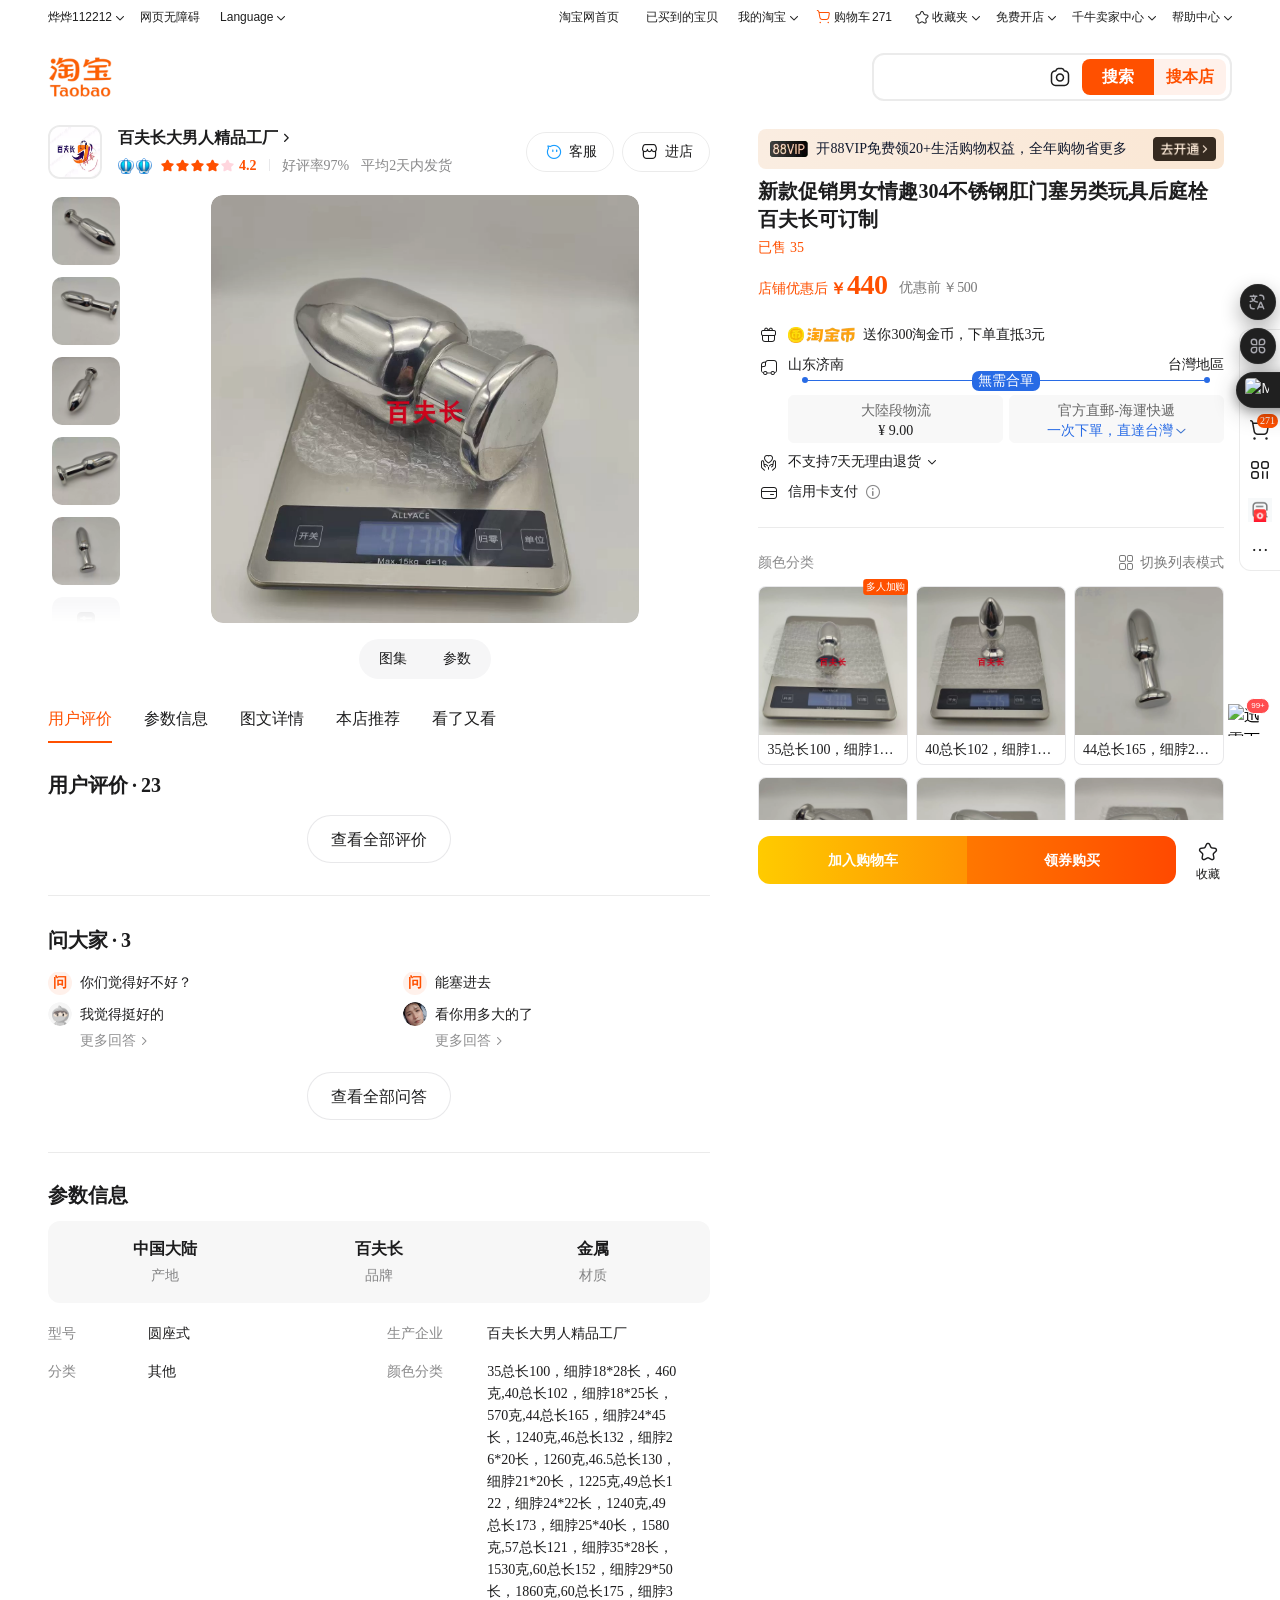
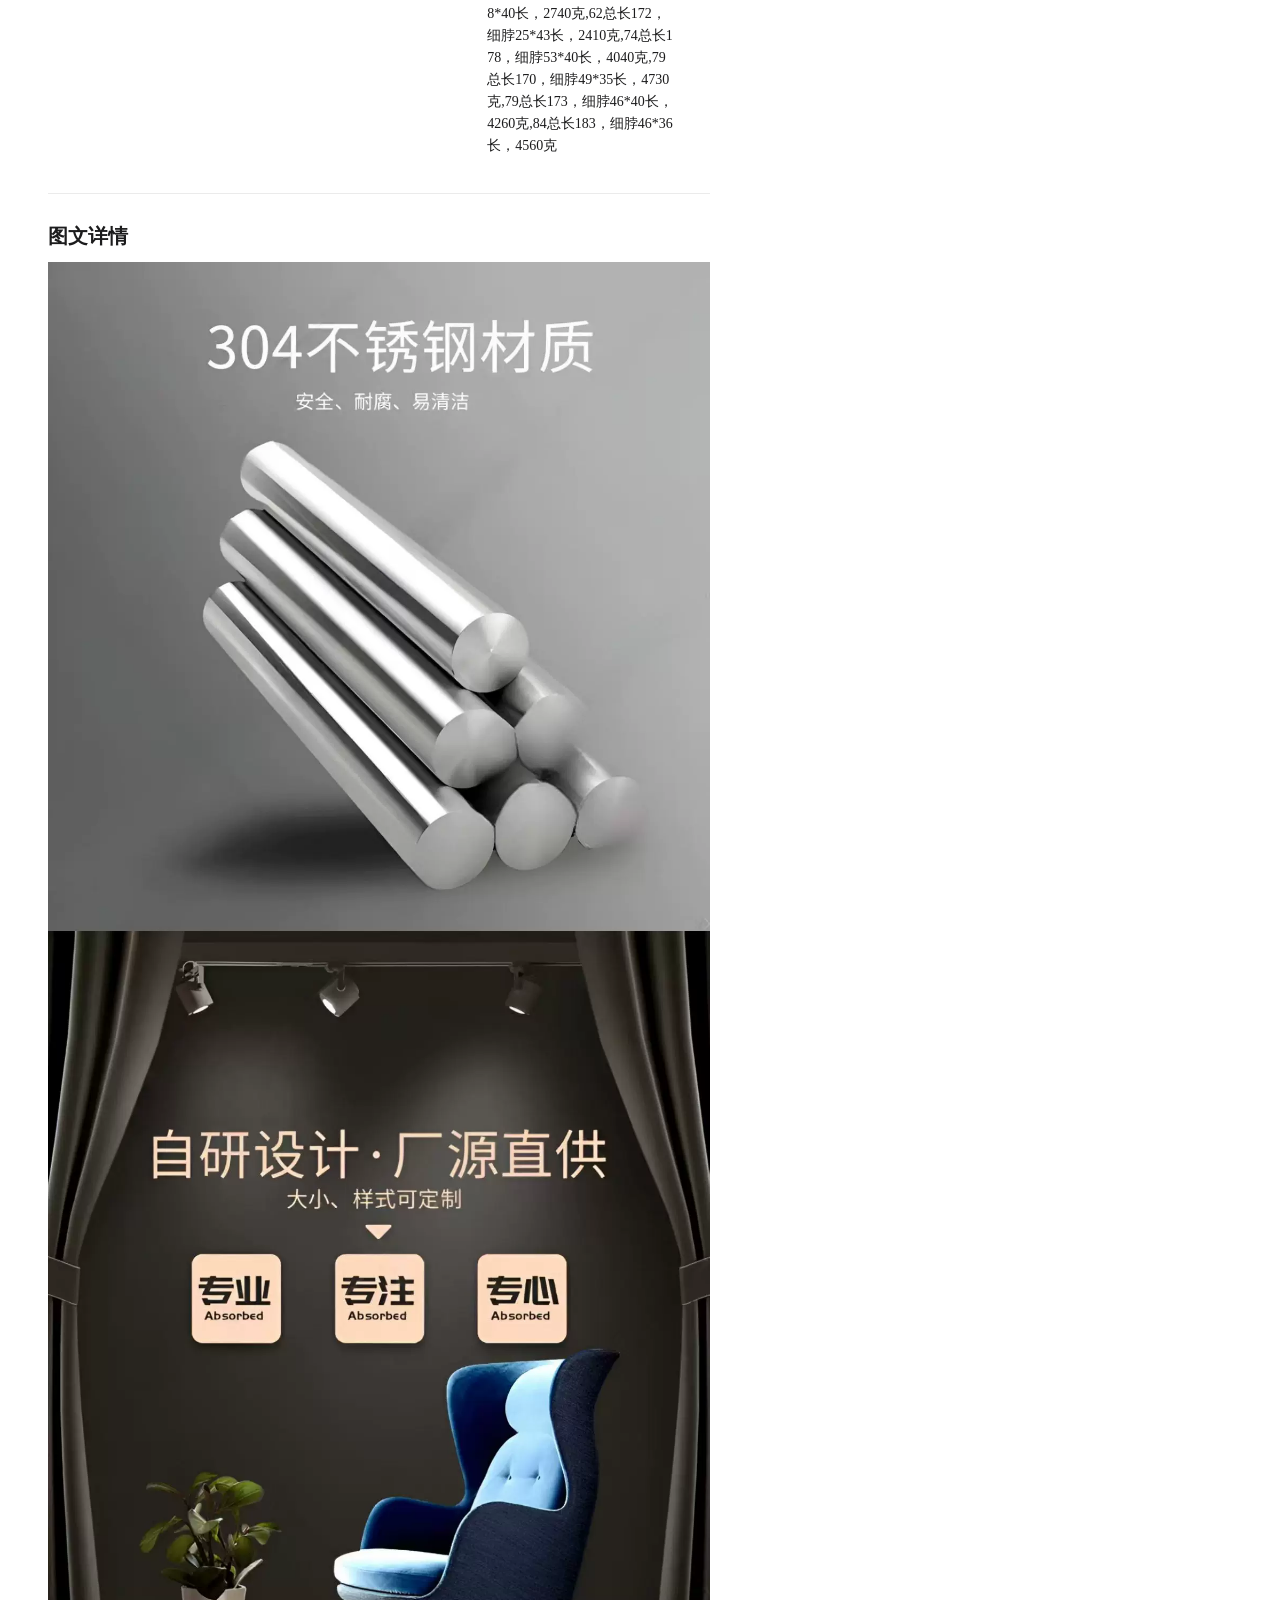
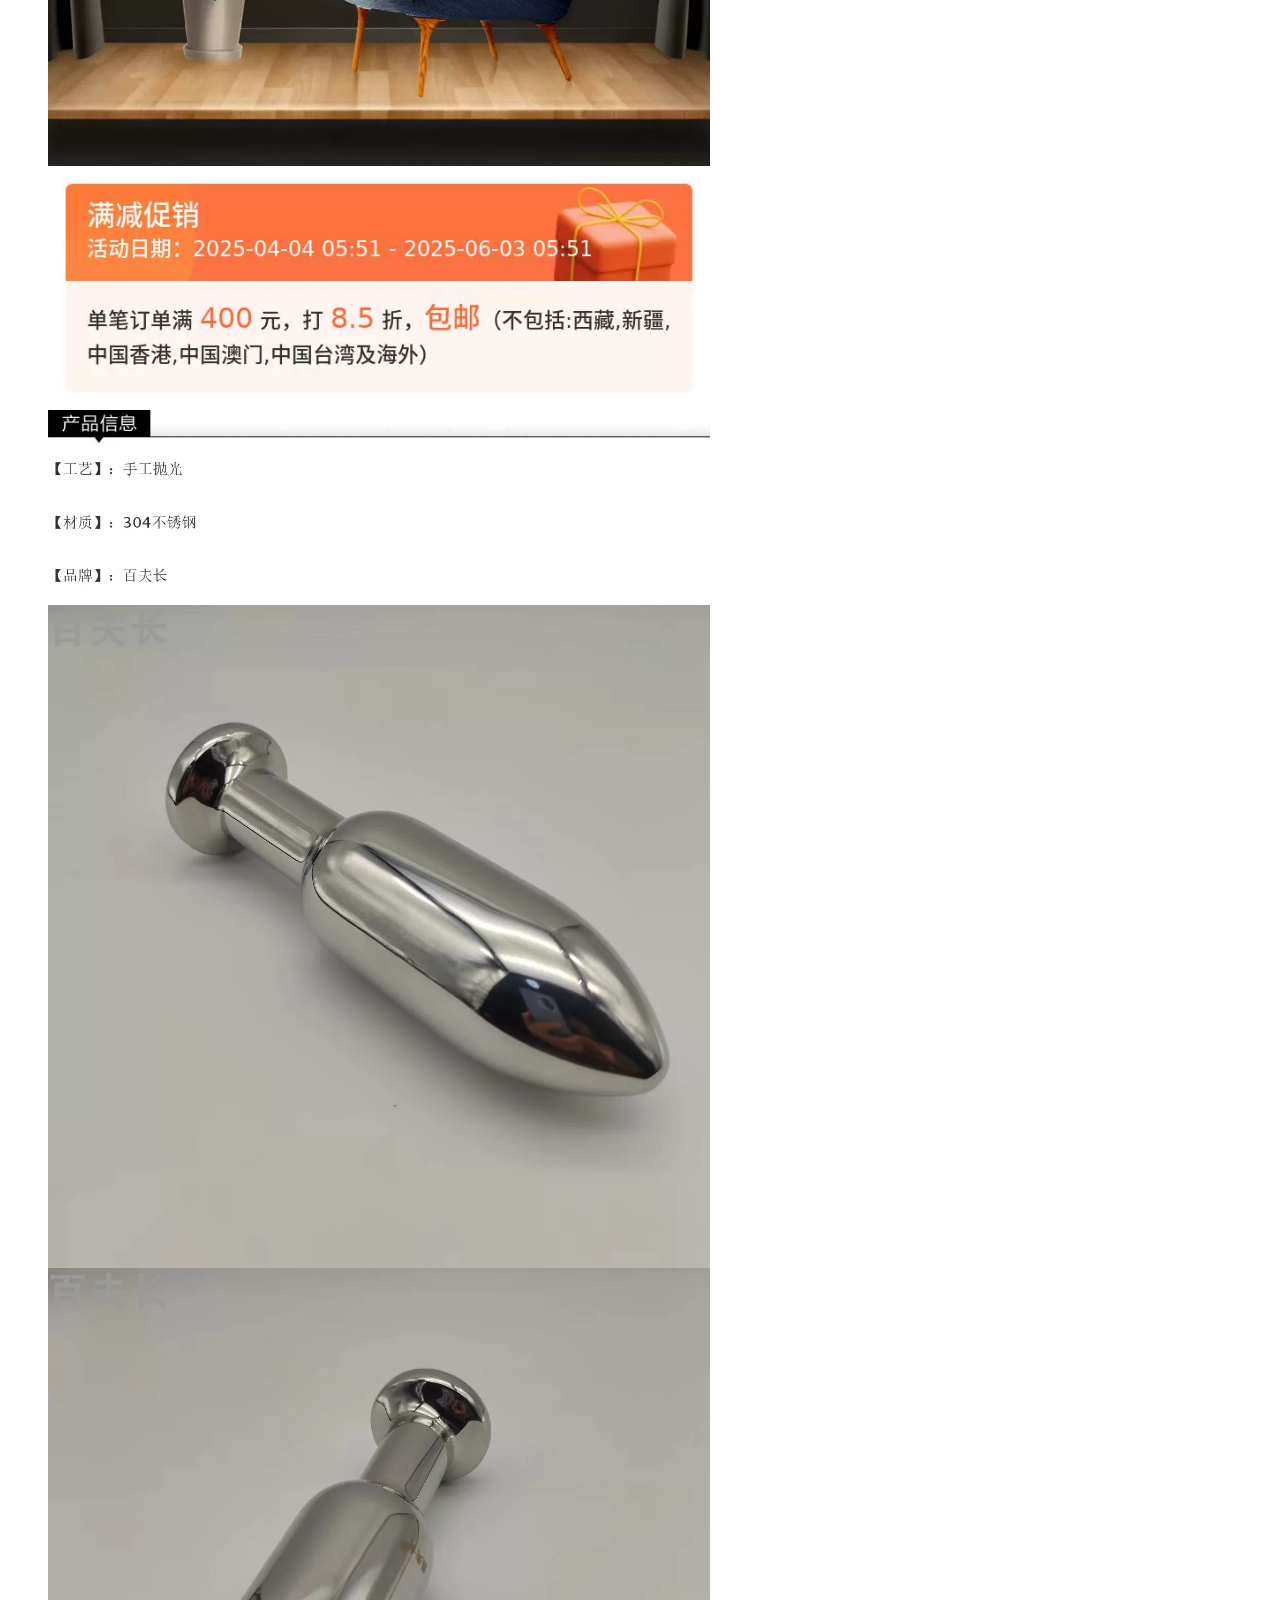
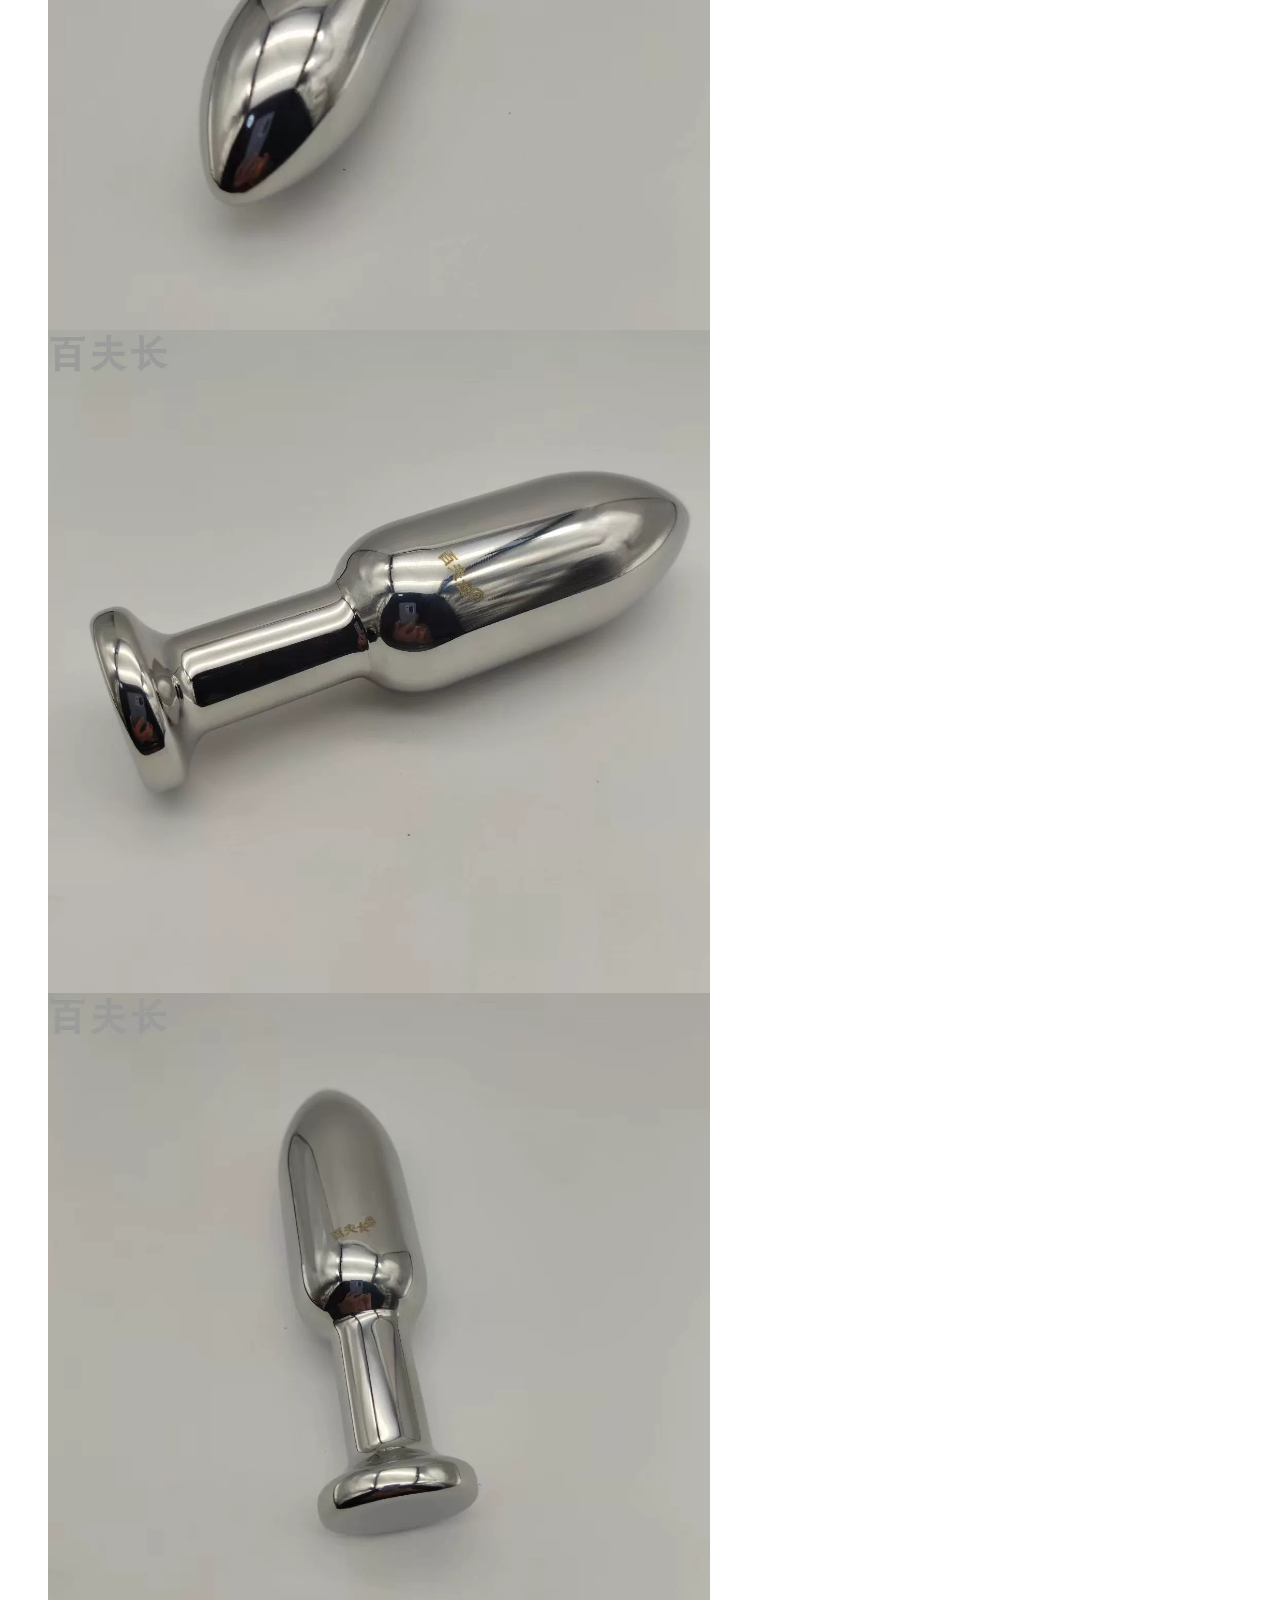
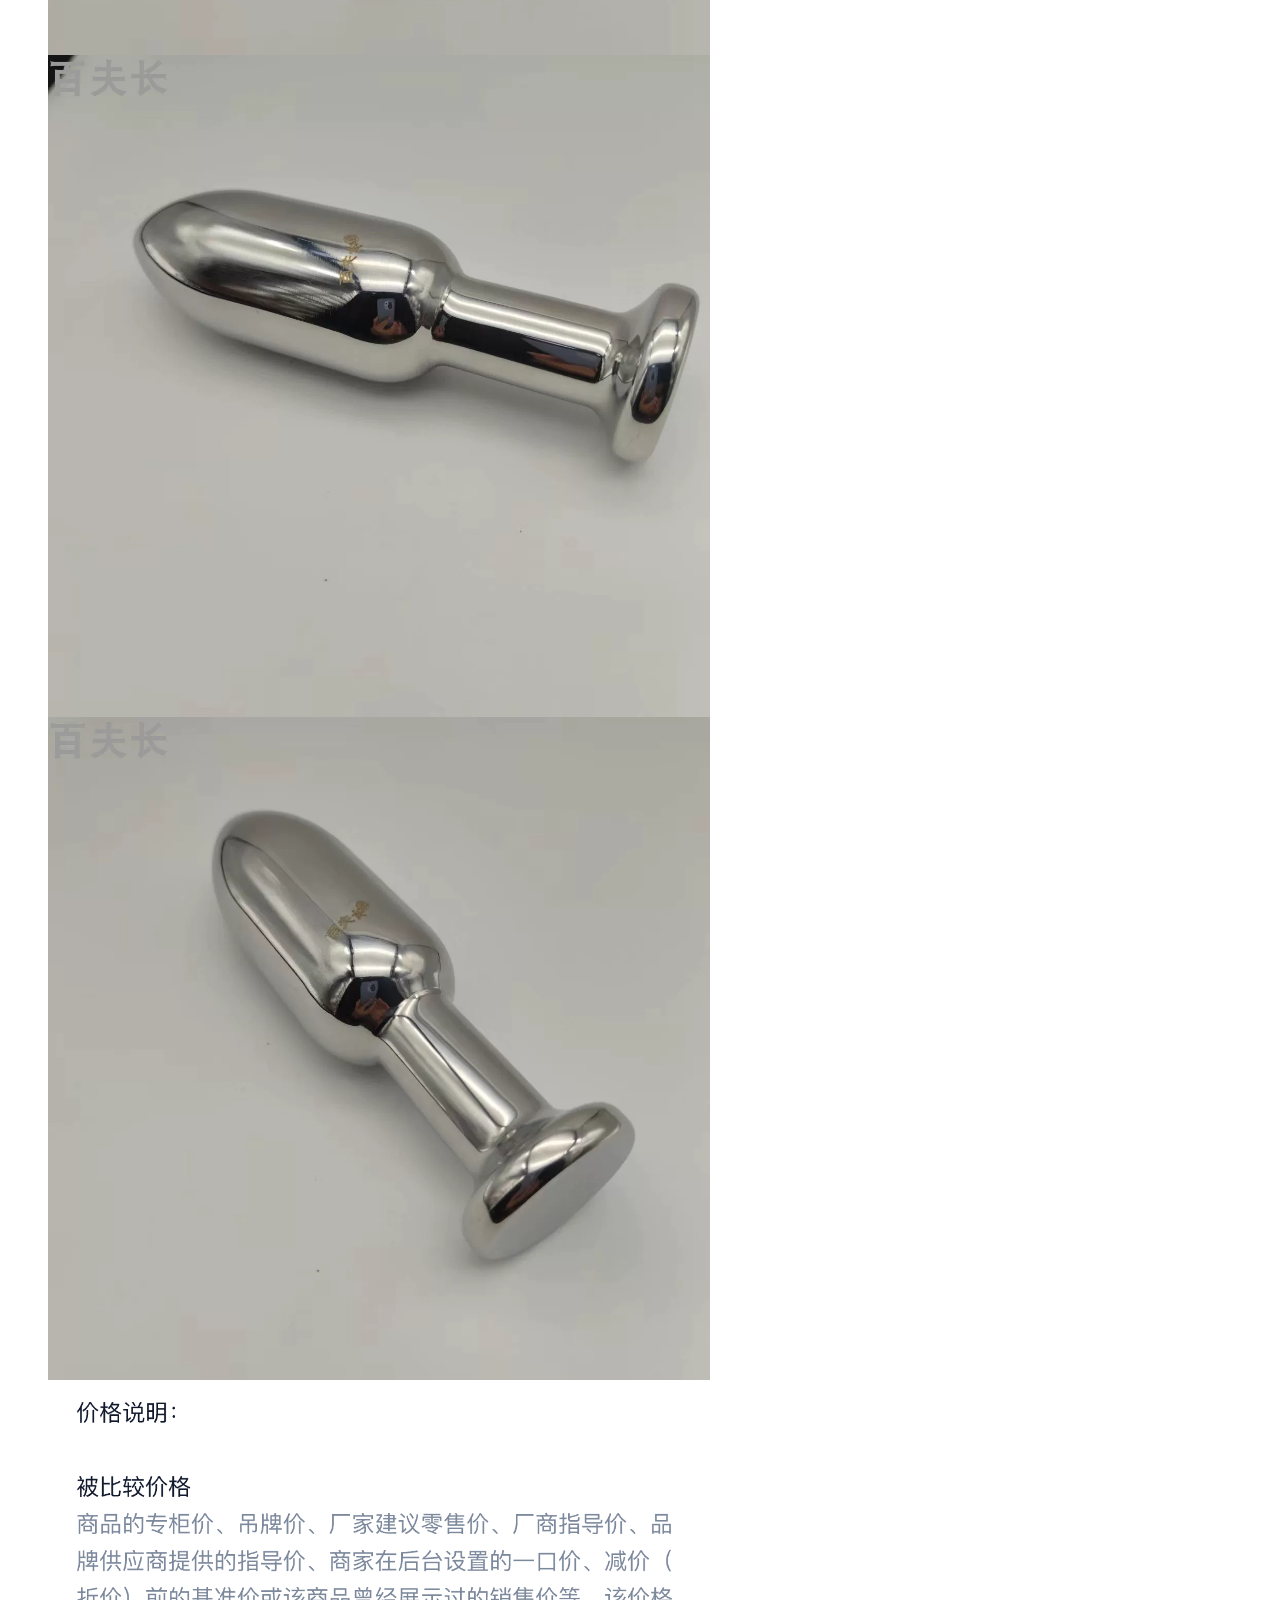
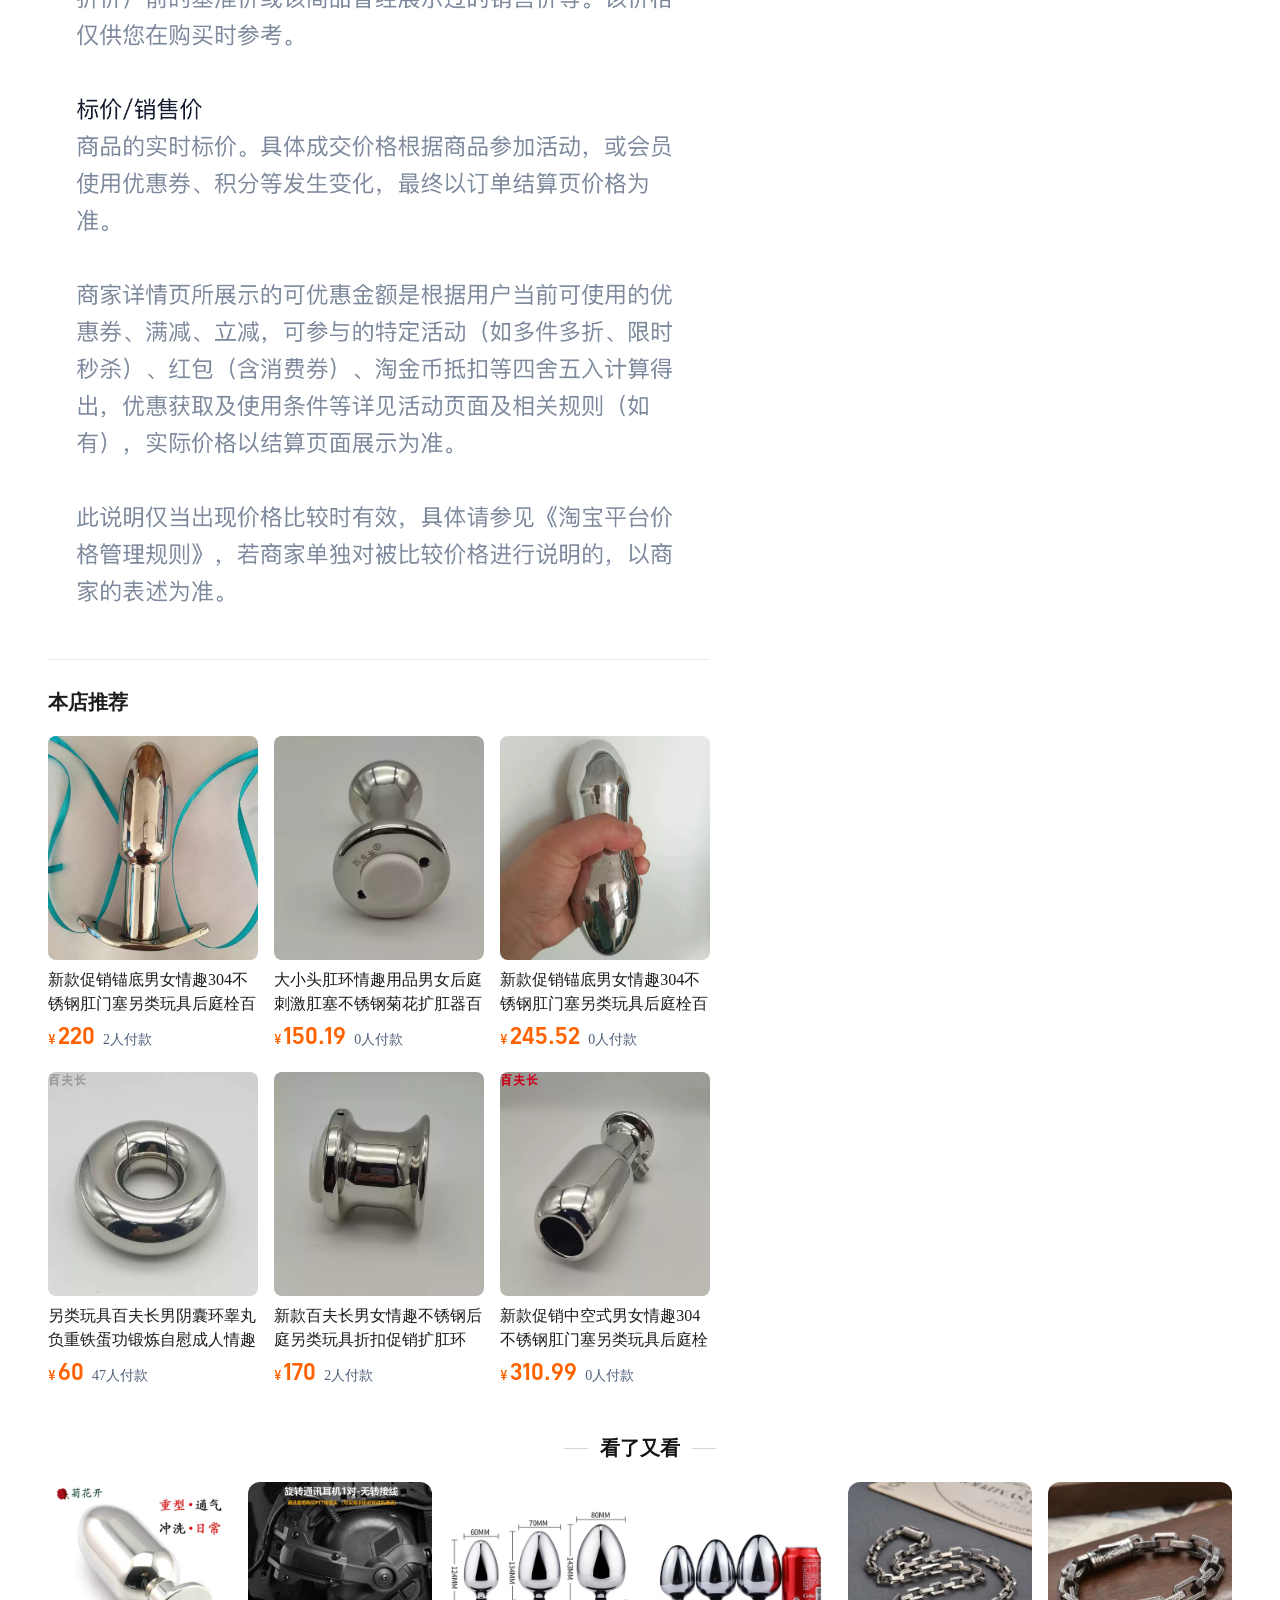
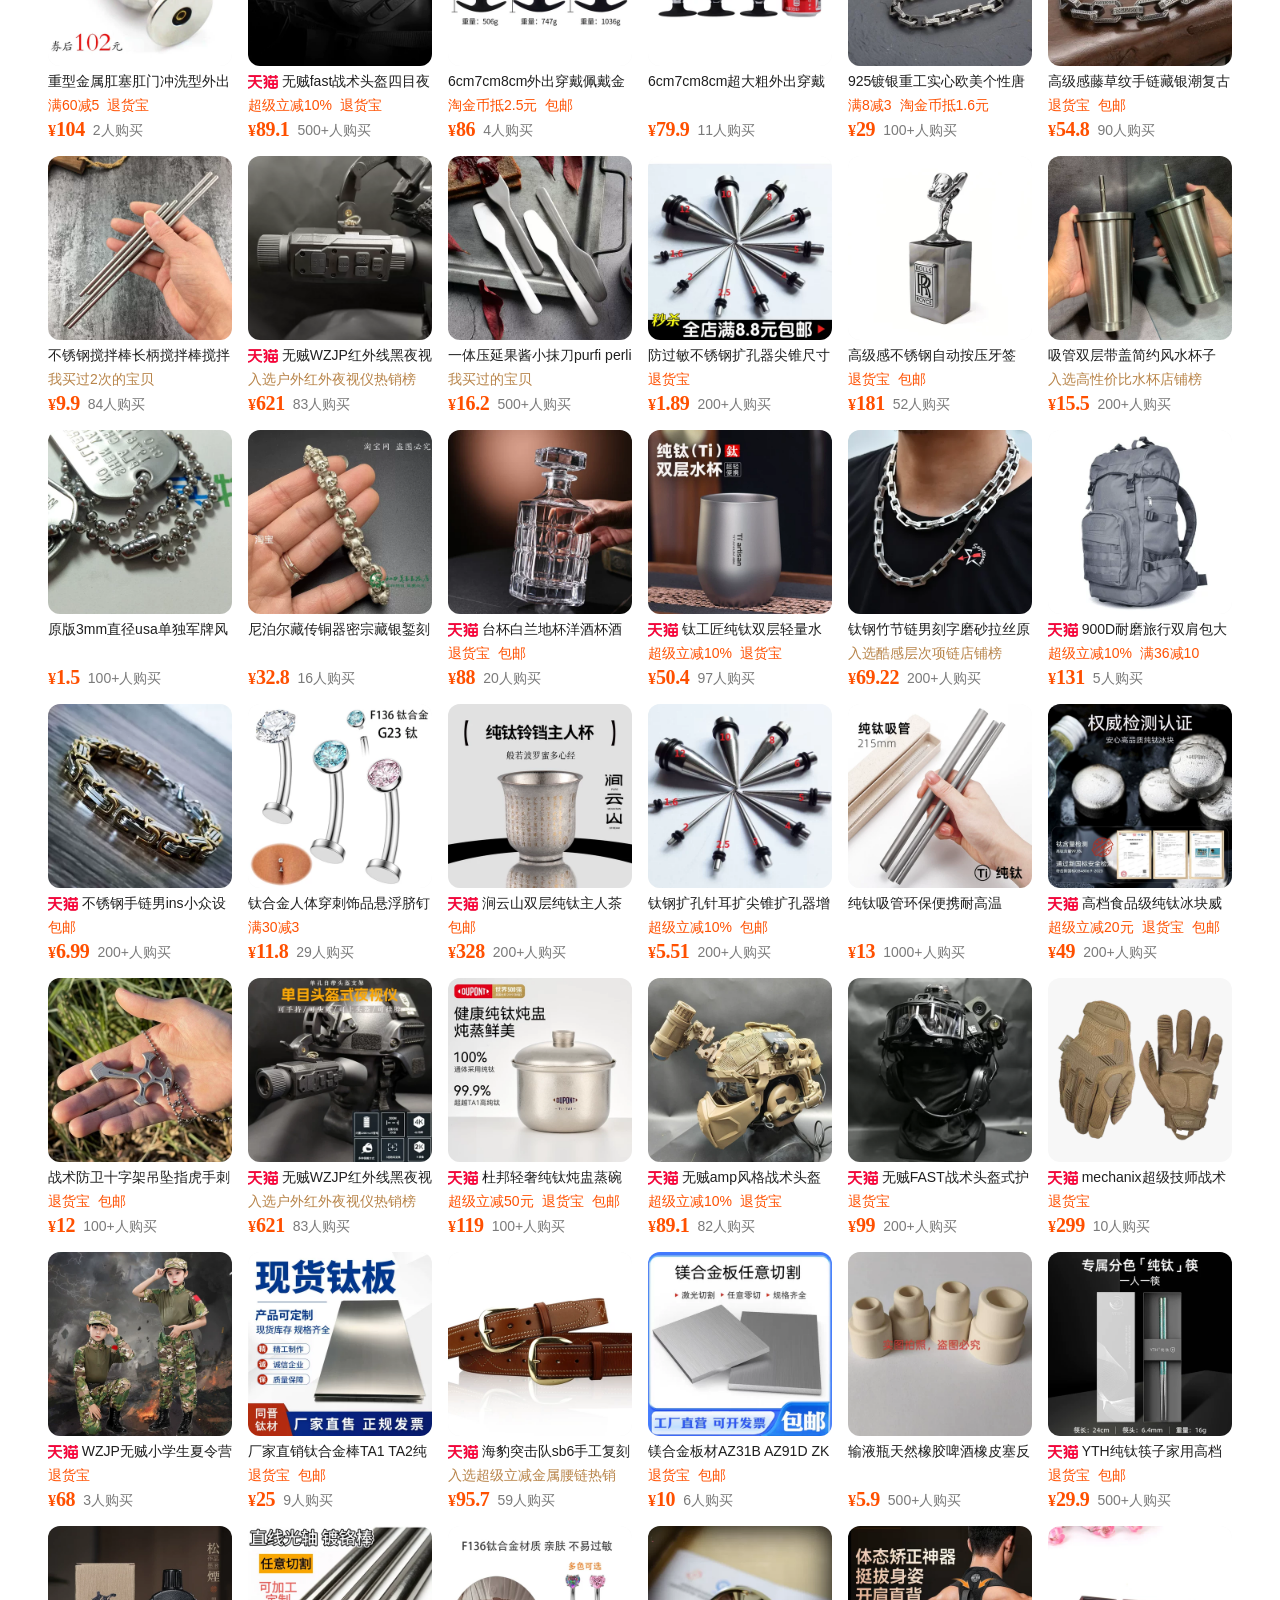
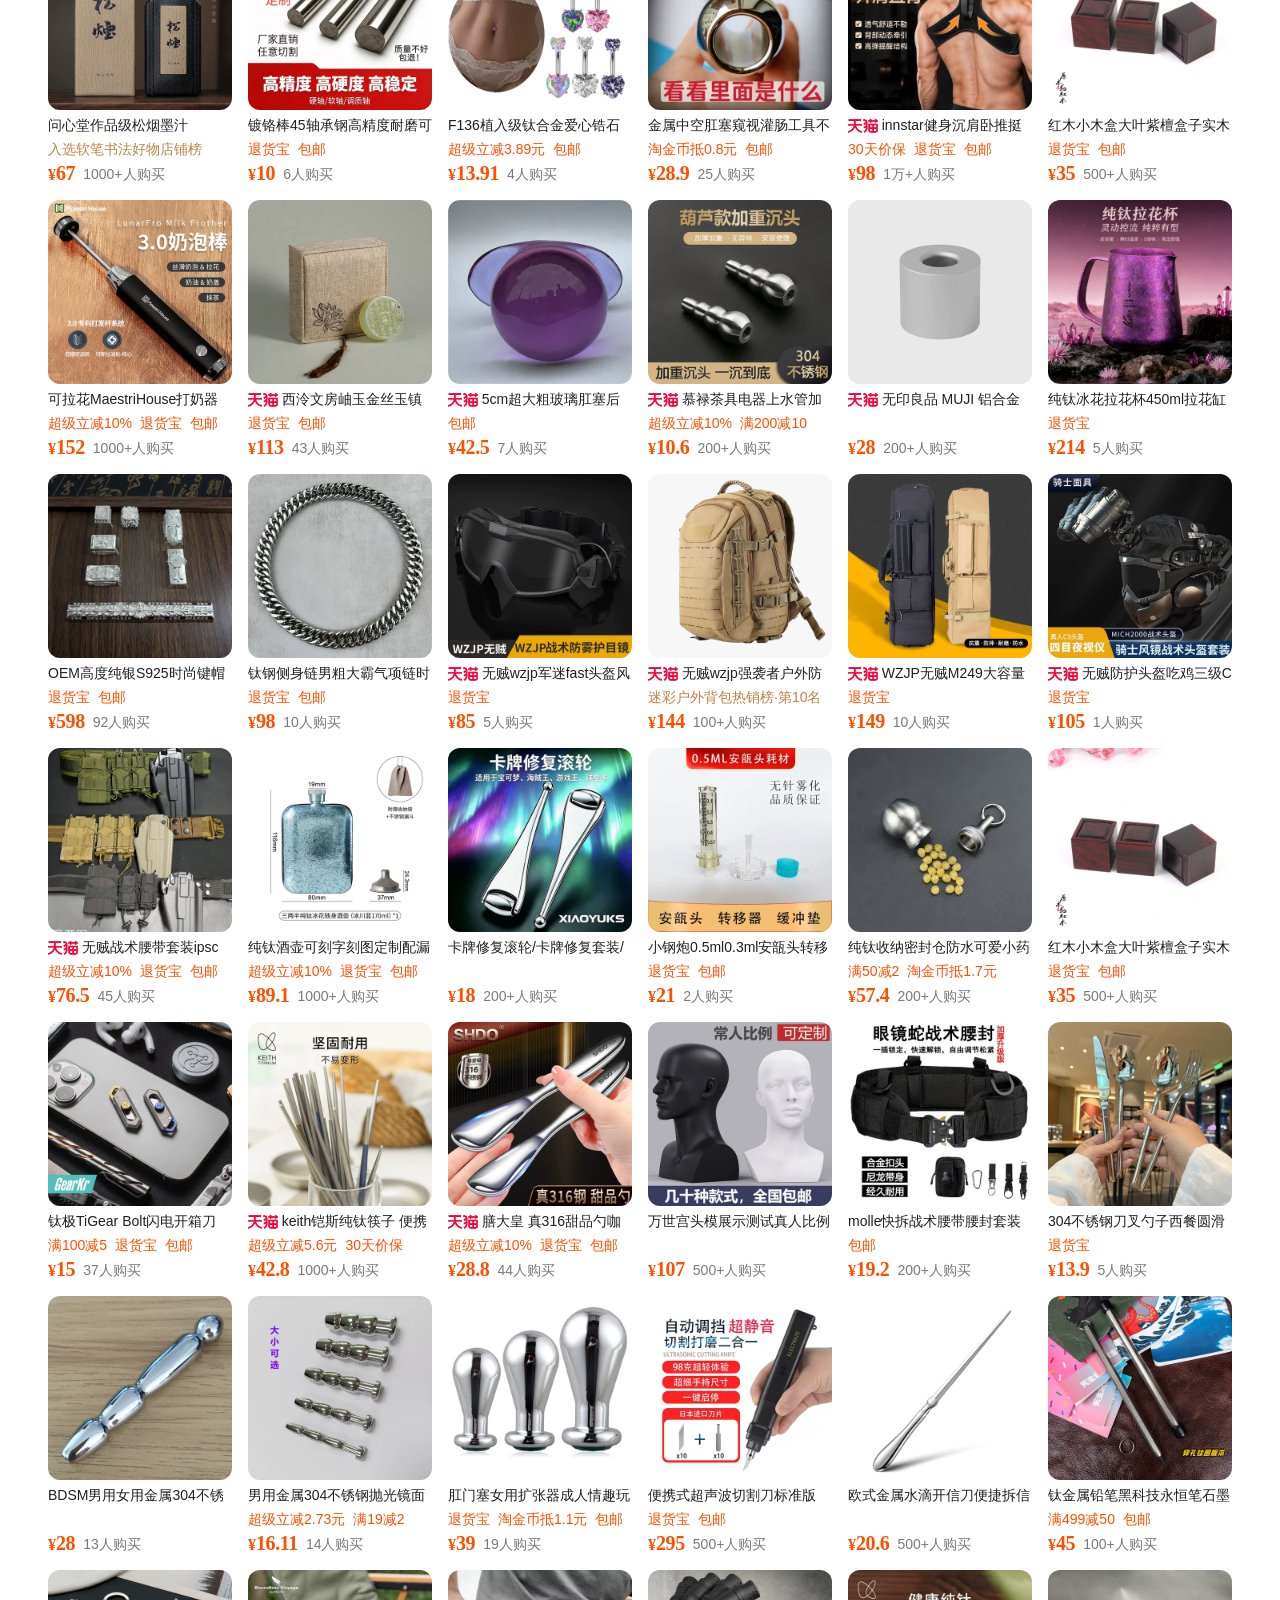
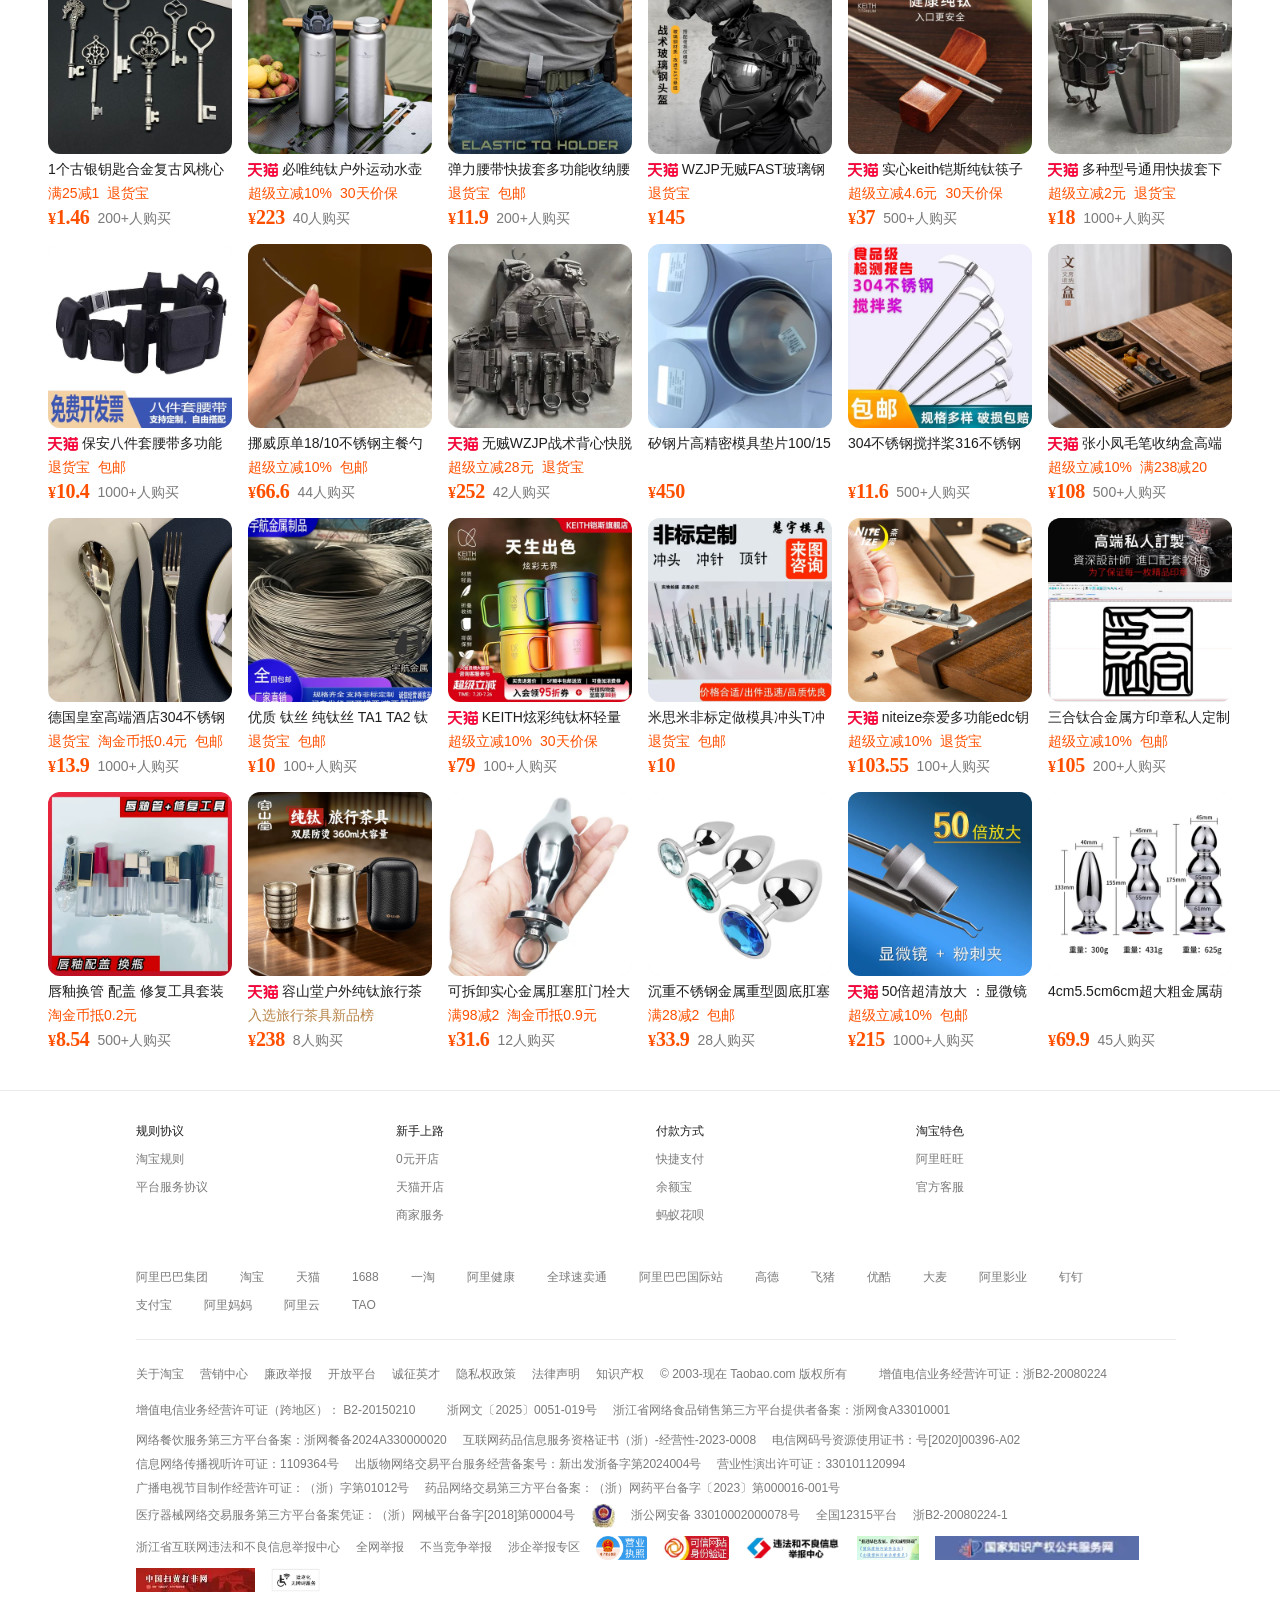
==== bw/index.html @ f4d819e2 "Rename directory to bw" ====
<!DOCTYPE html> <html class="ks-webkit537 ks-webkit ks-chrome150 ks-chrome" style data-spm-anchor-id=pc_detail.30350276.0.i2.2b2a7dd6ZJLaY8><!--
 Page saved with SingleFile 
 url: https://item.taobao.com/item.htm?from=cart&id=542496822036&mi_id=0000BwlAlbW8SfYahXoUNJ4lyFjRq-7xhoNoS1gkhZiPg4Q&skuId=4914780269485&spm=a1z0d.6639537%2F202410.item.d542496822036.2cc37484zwyCOH&upStreamPrice=48400 
 saved date: Thu Jul 23 2026 08:36:41 GMT+0800 (台北標準時間)
--><meta charset=utf-8><style>:root{--sf-img-42: url("[data-uri]");--sf-img-44: url("[data-uri]");--sf-img-63: url("[data-uri]");--sf-img-111: url("[data-uri]")}</style><style>@font-face{font-family:"taobaowebicon";src:url([data-uri])format("woff2")}.taobaowebicon{font-family:"taobaowebicon"!important;font-style:normal;-webkit-font-smoothing:antialiased;-moz-osx-font-smoothing:grayscale}.icon-taobaoa-huakuang9:before{content:""}.icon-taobaoa-huakuang9beifen:before{content:""}.icon-taobaoa-huakuang9beifen2:before{content:""}.icon-taobaoa-24pxshangpinbaobei:before{content:""}.icon-taobaoa-20pxwenjian:before{content:""}.icon-taobaoa-20pxdingdan:before{content:""}.icon-taobaoa-20pxxieyi:before{content:""}.icon-taobaoa-20pxcaigoudan:before{content:""}.icon-taobaoa-20pxbiaoge-daochu:before{content:""}.icon-taobaoa-20pxHeavyfasong:before{content:""}.icon-taobaoa-20pxshizhong:before{content:""}.icon-taobaoa-20pxzengjia:before{content:""}.icon-taobaobijiaomanyi:before{content:""}.icon-taobaofeichangmanyi:before{content:""}.icon-taobaoyiban:before{content:""}.icon-taobaofeichangbumanyi:before{content:""}.icon-taobaobumanyi:before{content:""}.icon-taobaoa-huakuang8:before{content:""}.icon-taobaofemale:before{content:""}.icon-taobaomale:before{content:""}.icon-taobaoa-huakuang61:before{content:""}.icon-taobaoa-huakuang7:before{content:""}.icon-taobaogengduo:before{content:""}.icon-taobaoa-huakuang6:before{content:""}.icon-taobaoa-huakuang5:before{content:""}.icon-taobaoa-24-gouwuche:before{content:""}.icon-taobaoa-24-gouwuche-mianxing:before{content:""}.icon-taobaoa-24-shenpiliu:before{content:""}.icon-taobaoa-24-wenjian-shangchuan:before{content:""}.icon-taobaoa-24-shenpirenwu:before{content:""}.icon-taobaoa-24-shenpi:before{content:""}.icon-taobaoa-24-caigoudan-mianxing:before{content:""}.icon-taobaoa-24-shenpiliu-mianxing:before{content:""}.icon-taobaoa-24-shangchuan-mianxing:before{content:""}.icon-taobaoa-24-fapiao:before{content:""}.icon-taobaoa-24-ren-zhanghushezhi:before{content:""}.icon-taobaoa-20-fuzhi:before{content:""}.icon-taobaoa-20-biaoge-shangchuan:before{content:""}.icon-taobaoa-24-ren-chengyuanguanli:before{content:""}.icon-taobaoa-20-youjian:before{content:""}.icon-taobaoa-28-shangchuan:before{content:""}.icon-taobaoa-24-zhangdan-mianxing:before{content:""}.icon-taobaoa-24-fapiao-mianxing:before{content:""}.icon-taobaoa-24-shenpirenwu-mianxing:before{content:""}.icon-taobaoa-24-gongzuotai-mianxing:before{content:""}.icon-taobaoa-24-dingdan:before{content:""}.icon-taobaoa-20-fanhui-bold:before{content:""}.icon-taobaoa-24-caigoudan:before{content:""}.icon-taobaoa-24-shitu-gengduo:before{content:""}.icon-taobaoa-20-kejian:before{content:""}.icon-taobaoa-12-jia:before{content:""}.icon-taobaoa-20-shanchu:before{content:""}.icon-taobaoa-16-gouxuan:before{content:""}.icon-taobaoa-24-ren-chengyuanguanli-mianxing:before{content:""}.icon-taobaoa-24-sousuo:before{content:""}.icon-taobaoa-24-shitu-gengduo-mianxing:before{content:""}.icon-taobaoa-20-shuaxin:before{content:""}.icon-taobaoa-24-ren-zhanghushezhi-mianxing:before{content:""}.icon-taobaoa-20-tupian-shangchuan:before{content:""}.icon-taobaoa-20-guanbi:before{content:""}.icon-taobaoa-24-shenpi-mianxing:before{content:""}.icon-taobaoa-20-jiantou-you:before{content:""}.icon-taobaoa-8-xiaojiantou-you:before{content:""}.icon-taobaoa-20-jiantou-zuo:before{content:""}.icon-taobaoa-8-xiaojiantou-xia:before{content:""}.icon-taobaoa-24-dingwei-mianxing:before{content:""}.icon-taobaoa-8-xiaojiantou-shang:before{content:""}.icon-taobaoa-24-dianzan-mianxing:before{content:""}.icon-taobaoa-20-bukejian:before{content:""}.icon-taobaoa-20-xiazai:before{content:""}.icon-taobaoa-12-jian:before{content:""}.icon-taobaoa-24-dingdan-mianxing:before{content:""}.icon-taobaoa-24-jichu-riqixuanze:before{content:""}.icon-taobaoa-24-zhangdan:before{content:""}.icon-taobaoa-24-gongzuotai:before{content:""}.icon-taobaoa-24-dingwei:before{content:""}.icon-taobaoa-24-shouye-mianxing:before{content:""}.icon-taobaoa-huakuang4:before{content:""}.icon-taobaojianhao-12px:before{content:""}.icon-taobaojiahao-12px:before{content:""}.icon-taobaoa-huakuang3beifen4:before{content:""}.icon-taobaoa-huakuang3beifen:before{content:""}.icon-taobaoa-huakuang3beifen2:before{content:""}.icon-taobaoa-huakuang3beifen3:before{content:""}.icon-taobaoa-huakuang3:before{content:""}.icon-taobaosoutongkuan:before{content:""}.icon-taobaohuakuang:before{content:""}.icon-taobaoa-huakuangbeifen3:before{content:""}.icon-taobaoa-huakuangbeifen2:before{content:""}.icon-taobaohuakuangbeifen:before{content:""}.icon-taobaosousuo-20px:before{content:""}.icon-taobaogouxuan-xian:before{content:""}.icon-taobaogouxuan-mian:before{content:""}.icon-taobaojietu:before{content:""}.icon-taobaomasaike:before{content:""}.icon-taobaozhaoxiangsi:before{content:""}.icon-taobaoquxiao:before{content:""}.icon-taobaojiantouhuakuang:before{content:""}.icon-taobaohuidao:before{content:""}.icon-taobaoxiazai:before{content:""}.icon-taobaoqueding:before{content:""}.icon-taobaowenzi:before{content:""}.icon-taobaozhaotongkuan:before{content:""}.icon-taobaohuabi:before{content:""}.icon-taobaoyuanxinghuakuang:before{content:""}.icon-taobaoqianjin:before{content:""}.icon-taobaofangxinghuakuang:before{content:""}.icon-taobaoxianxing:before{content:""}.icon-taobaomianxing:before{content:""}.icon-taobaozan-16px-xianxing:before{content:""}.icon-taobaozan-16px-mianxing:before{content:""}.icon-taobaopinglun-16px:before{content:""}.icon-taobaowanggeshitu-20px:before{content:""}.icon-taobaoshaixuan-20px:before{content:""}.icon-taobaoa-16pxzan-burentongmianxing:before{content:""}.icon-taobaoa-16pxzan-burentongxianxing1:before{content:""}.icon-taobaoa-3Dmianxing:before{content:""}.icon-taobaoguobu:before{content:""}.icon-taobaoxinyongka:before{content:""}.icon-taobaobangdan-20px:before{content:""}.icon-taobaoliwu-20px:before{content:""}.icon-taobaoyingyezhizhao-20px:before{content:""}.icon-taobaobaozhang-20px:before{content:""}.icon-taobaowuliu-20px:before{content:""}.icon-taobaoduigongzhifu:before{content:""}.icon-taobaofapiaosukai-mianxing:before{content:""}.icon-taobaobaozhang-mianxing:before{content:""}.icon-taobaobaojiadan:before{content:""}.icon-taobaodianzihetong:before{content:""}.icon-taobaowuliupeisong-mianxing:before{content:""}.icon-taobaotuikuanshouhou-mianxing:before{content:""}.icon-taobaoxiancaihoufu-mianxing:before{content:""}.icon-taobaopingjia:before{content:""}.icon-taobaocanshu:before{content:""}.icon-taobaobangzhuzhongxin:before{content:""}.icon-taobaowenjian-hongse:before{content:""}.icon-taobaoshengyin-huise:before{content:""}.icon-taobaoshengyin-hongse:before{content:""}.icon-taobaowenjian-huise:before{content:""}.icon-taobaowenjian:before{content:""}.icon-taobaoshengyin:before{content:""}.icon-taobaoArrow-8px-up:before{content:""}.icon-taobaochanggou:before{content:""}.icon-taobaojiangjia:before{content:""}.icon-taobaoquanbushangpin:before{content:""}.icon-taobaomanjian:before{content:""}.icon-taobaoda1:before{content:""}.icon-taobaoda:before{content:""}.icon-taobaojiacaigou:before{content:""}.icon-taobaoyouduiqi1:before{content:""}.icon-taobaozhongjianduiqi:before{content:""}.icon-taobaoyouduiqi:before{content:""}.icon-taobaoshangyibu:before{content:""}.icon-taobaoyangbanjian:before{content:""}.icon-taobaoa-3D:before{content:""}.icon-taobaowenjuantiaocha:before{content:""}.icon-taobaopilianggoumai:before{content:""}.icon-taobaoa-rongqi12:before{content:""}.icon-taobaonongyongwuzi1:before{content:""}.icon-taobaoa-rongqi4:before{content:""}.icon-taobaoa-rongqi5:before{content:""}.icon-taobaoa-rongqi1:before{content:""}.icon-taobaodianchatou:before{content:""}.icon-taobaojichu_shanchu:before{content:""}.icon-taobaogongjulan_fankui:before{content:""}.icon-taobaojichu_zengjia1:before{content:""}.icon-taobaotianjia-xin:before{content:""}.icon-taobaoduiqifangshi:before{content:""}.icon-taobaozhibo1:before{content:""}.icon-taobaobeijingyanse:before{content:""}.icon-taobaoshuzipaixu:before{content:""}.icon-taobaoa-huaxian-xin:before{content:""}.icon-taobaozitiyanse:before{content:""}.icon-taobaoxiahuaxian-xin:before{content:""}.icon-taobaoa-rongqi7991:before{content:""}.icon-taobaozhibo:before{content:""}.icon-taobaozujian:before{content:""}.icon-taobaoicon:before{content:""}.icon-taobaojichu_zengjia:before{content:""}.icon-taobaoqingchugeshi:before{content:""}.icon-taobaogeshishua:before{content:""}.icon-taobaoa-rongqi788:before{content:""}.icon-taobaoa-rongqi783:before{content:""}.icon-taobaoa-rongqi790:before{content:""}.icon-taobaoa-rongqi785:before{content:""}.icon-taobaoa-rongqi792:before{content:""}.icon-taobaoxiahuaxian:before{content:""}.icon-taobaoa-shangyibuxiayibu:before{content:""}.icon-taobaowenzibangzhu:before{content:""}.icon-taobaoshengxian:before{content:""}.icon-taobaoa-gouwucheshangxiangjianshaojianshu:before{content:""}.icon-taobaoa-gouwucheshangxiangzengjiajianshu:before{content:""}.icon-taobaotaojianghu_tiezixiangqing_guanfangtuijian:before{content:""}.icon-taobaotaojianghu_tiezixiangqing_faxiangengduo:before{content:""}.icon-taobaoxinxishuoming:before{content:""}.icon-taobaozhankaimianban:before{content:""}.icon-taobaozhediemianban:before{content:""}.icon-taobaofenxiang1:before{content:""}.icon-taobaosousuo1:before{content:""}.icon-taobaotaojianghushipin_quanping:before{content:""}.icon-taobaotaojianghushipin_shengyin:before{content:""}.icon-taobaotaojianghushipin_jingyin:before{content:""}.icon-taobaotaojianghushipin_zanting:before{content:""}.icon-taobaotaojianghushipin_bofang:before{content:""}.icon-taobaobianji:before{content:""}.icon-taobaozhibo-tuichuquanping-mianxing:before{content:""}.icon-taobaozhibo-quanping-mianxing:before{content:""}.icon-taobaozhibo-zhibozhong:before{content:""}.icon-taobaojiarugouwuche-xianxing:before{content:""}.icon-taobaozhibo-bukanTA-mianxing:before{content:""}.icon-taobaozhibo-zhibozhong-budaidi:before{content:""}.icon-taobaozhibo-tuichuxiaochuang-mianxing:before{content:""}.icon-taobaozhibo-xiaochuangmoshi-mianxing:before{content:""}.icon-taobaoshoujigoumaierweima:before{content:""}.icon-taobaoyimaidaodebaobei:before{content:""}.icon-taobaojifen:before{content:""}.icon-taobaoyouhui:before{content:""}.icon-taobaodaifahuo:before{content:""}.icon-taobaoshouhuodizhi:before{content:""}.icon-taobaotuikuan:before{content:""}.icon-taobaosousuo:before{content:""}.icon-taobaodaipingjia:before{content:""}.icon-taobaodaishouhuo:before{content:""}.icon-taobaoshouye1:before{content:""}.icon-taobaoshezhi:before{content:""}.icon-taobaofapiao:before{content:""}.icon-taobaodaifukuan:before{content:""}.icon-taobaotianjialeimu:before{content:""}.icon-taobaofenxiang:before{content:""}.icon-taobaoxiangji:before{content:""}.icon-taobaozhikanlouzhu:before{content:""}.icon-taobaoduanla:before{content:""}.icon-taobaoshanchu:before{content:""}.icon-taobaoyidianzan:before{content:""}.icon-taobaofabuxintie:before{content:""}.icon-taobaowenbenjiacu:before{content:""}.icon-taobaohuati:before{content:""}.icon-taobaodianzan:before{content:""}.icon-taobaohuidingbu1:before{content:""}.icon-taobaotianjiabiaoqing:before{content:""}.icon-taobaoyishoucang:before{content:""}.icon-taobaodamuzhi:before{content:""}.icon-taobaolianjie:before{content:""}.icon-taobaowenbenqingxie:before{content:""}.icon-taobaoshipinshangchuan:before{content:""}.icon-taobaoshouqi:before{content:""}.icon-taobaopinglun:before{content:""}.icon-taobaoguanbi:before{content:""}.icon-taobaoguanbi-white:before{content:""}.icon-taobaotoupiao:before{content:""}.icon-taobaotupian:before{content:""}.icon-taobaozhikanTA:before{content:""}.icon-taobaotianjiabiaoge:before{content:""}.icon-taobaoxiaojiantou8px-up-white:before{content:""}.icon-taobaoxiaojiantouzuo8px:before{content:""}.icon-taobaoa-xiegangfenge:before{content:""}.icon-taobaowangwang_zaixian:before{content:""}.icon-taobaowangwang_lixian:before{content:""}.icon-taobaowangwang_shoujizaixian:before{content:""}.icon-taobaozuji:before{content:""}.icon-taobaofankui:before{content:""}.icon-taobaojubao:before{content:""}.icon-taobaoshoucang:before{content:""}.icon-taobaowenjuan:before{content:""}.icon-taobaogouwuche:before{content:""}.icon-taobaomaiguodedian:before{content:""}.icon-taobaokefu:before{content:""}.icon-taobaoxiaojiantou8px-left-white:before{content:""}.icon-taobaoshoucangdedian:before{content:""}.icon-taobaoxiaojiantou8px:before{content:""}.icon-taobaoliebiao:before{content:""}.icon-taobaohualang:before{content:""}.icon-taobaotushuwenjiao:before{content:""}.icon-taobaodiannaowenju:before{content:""}.icon-taobaoxiaojiantou8px-right-white:before{content:""}.icon-taobaomeizhuangxihu:before{content:""}.icon-taobaoshoujishuma:before{content:""}.icon-taobaojiazhuangbaihuo:before{content:""}.icon-taobaoxiexue:before{content:""}.icon-taobaoqichehuwai:before{content:""}.icon-taobaonanzhuangnvzhuang:before{content:""}.icon-taobaomuyingjiankang:before{content:""}.icon-taobaowujinjidian:before{content:""}.icon-taobaoshouye:before{content:""}.icon-taobaohuidingbu:before{content:""}.icon-taobaowangwang:before{content:""}.icon-taobaoxiaoxi:before{content:""}.icon-taobaoxiaojiantouyou8px:before{content:""}.icon-taobaoxiaojiantou8px-down-white:before{content:""}</style><meta name=viewport content="width=device-width,initial-scale=1,maximum-scale=1,minimum-scale=1,user-scalable=no,viewport-fit=cover"><meta name=aplus-waiting content=MAN><meta name=aplus-xplug content=NONE><meta name=aplus-core-version content=8.15.24-4><meta name=data-spm content=pc_detail><meta name=ice-meta-count content=0><title>新款促销男女情趣304不锈钢肛门塞另类玩具后庭栓百夫长可订制-淘宝网</title><style>:root{--primary:#3178f6;--bg-primary:#fff}.tk-qr-wrapper{width:auto!important}</style><style>.searchHeader--QSDYgcnX{align-items:center;display:flex;flex-direction:row;height:80px;justify-content:center;width:100%}.innerWrap--_BS1op8r{justify-content:space-between;width:100%}.innerWrap--_BS1op8r,.rightContent--BwXfJ6zU{align-items:center;display:flex;flex-direction:row}.rightContent--BwXfJ6zU{position:relative}.starsWrap--qKHgkJu3{align-items:center;background-color:#fff;display:flex;flex-direction:row;height:24px;justify-content:center}.starsWrap--qKHgkJu3 .starNum--v3iriltd{font-family:Inter;font-size:14px;font-weight:600;line-height:16px;margin-left:4px}.starsWrap--qKHgkJu3 .starIconWrap--eBdOi7b6{align-items:center;display:flex;flex-direction:row;justify-content:space-between;transform:translateY(-.5px)}.starsWrap--qKHgkJu3 .starIconItem--NC7JPDxJ{height:15px;position:relative;width:15px}.starsWrap--qKHgkJu3 .starIconImg--TluLlDAT{background-image:url([data-uri]);background-repeat:no-repeat;background-size:100% 100%;height:15px;position:absolute;top:0;width:15px;z-index:2}.starsWrap--qKHgkJu3 .starIconBg--L1b2Sh9x{background:rgba(255,0,54,.16);height:13px;left:1px;position:absolute;top:1px;width:13px;z-index:1}.StoreComprehensiveRating--If5wS20L{align-items:center;display:flex;flex-direction:row;justify-content:center}.storeLabelItem--IcqpWWIy{text-wrap:nowrap;color:rgba(9,9,10,.48);font-family:PingFang SC;font-size:14px;line-height:22px;margin-left:12px;word-break:break-all}.storeLabelPlacehoalder--cM889ljW{background-color:rgba(31,31,51,.1);display:inline-block;height:12px;margin-right:12px;transform:translateY(1px);width:1px}.shopHeader--J_nfJZjm{align-items:center;box-sizing:border-box;display:flex;flex-direction:row;height:54px;justify-content:space-between;position:relative;width:100%}.shopHeader--J_nfJZjm a,.shopHeader--J_nfJZjm a:hover{text-decoration:none}.shopHeader--J_nfJZjm span{word-break:keep-all}.leftWrap--iXLbI8l5{align-items:center;display:flex;flex-direction:row;width:100%}.detailWrap--svoEjPUO{align-items:center;display:flex;flex-direction:row;flex-wrap:nowrap;height:54px;max-width:calc(100% - 208px);overflow:hidden}.detailWrap--svoEjPUO .shopIconWrap--l5ucdCbH{align-items:center;border:2px solid #ebebeb;border-radius:12px;box-sizing:border-box;display:flex;flex-direction:row;flex-shrink:0;height:54px;justify-content:center;margin-right:16px;position:relative;width:54px}.detailWrap--svoEjPUO .shopIconImg--YdJniOBM{border-radius:10px}.detailWrap--svoEjPUO .shopNameLevelWrapper--pPrqPaSN{align-items:flex-start;display:flex;flex-direction:column;justify-content:center;max-width:calc(100% - 70px)}.detailWrap--svoEjPUO .shopNameLevelWrapper--pPrqPaSN .shopNameWrap--_4tEwrTc{align-items:center;cursor:pointer;display:flex;flex-direction:row;height:24px;margin-bottom:4px;width:100%}.detailWrap--svoEjPUO .shopNameLevelWrapper--pPrqPaSN .shopNameWrap--_4tEwrTc .shopName--cSjM9uKk{color:rgba(9,9,10,.92);display:inline-block;font-family:PingFang SC;font-size:16px;font-weight:600;line-height:24px;max-width:calc(100% - 12px)}.detailWrap--svoEjPUO .shopNameLevelWrapper--pPrqPaSN .shopNameWrap--_4tEwrTc .shopNameArrowIcon--rkMD9CyP{color:rgba(9,9,10,.92);font-size:8px;font-weight:600;line-height:8px;margin-left:4px}.detailWrap--svoEjPUO .shopNameLevelWrapper--pPrqPaSN .bottomWrap--AuMvTOyw{align-items:center;display:flex;flex-direction:row;flex-wrap:wrap;height:24px;line-height:24px;overflow:hidden}.detailWrap--svoEjPUO .creditLevelIconImg--HT64b13G{margin:4px 0;-o-object-fit:contain;object-fit:contain;vertical-align:top}.optionWrap--f1gBSlbr{display:flex;flex-direction:row;font-family:PingFang SC;justify-content:flex-end;margin-left:24px}.optionWrap--f1gBSlbr .button--vyee3AWi{align-items:center;border:1px solid rgba(0,0,0,.08);border-radius:20px;box-sizing:border-box;cursor:pointer;display:flex;flex-direction:row;height:40px;justify-content:center;margin-right:8px;padding:9px 16px}.optionWrap--f1gBSlbr .button--vyee3AWi:hover{background-color:rgba(0,0,0,.04)}.optionWrap--f1gBSlbr .button--vyee3AWi:last-child{margin-right:0}.optionWrap--f1gBSlbr .buttonIconFont--gNf_QHXI{font-size:22px;line-height:22px}.optionWrap--f1gBSlbr .buttonText--Nr7CnPkM{color:rgba(9,9,10,.92);font-size:14px;font-weight:400;letter-spacing:0;line-height:22px;padding-left:4px;transform:translateY(-.5px)}@keyframes liveCircleShow--k6Bn75M2{0%{opacity:1;transform:scale(1)}to{opacity:0;transform:scale(1.3)}}.navLeftArea--BCi0u9Bi,.navRightArea--C0Q8blUL{height:48px;position:absolute;top:50%;transform:translateY(-50%);-webkit-user-select:none;-moz-user-select:none;user-select:none;width:48px;z-index:20}.navLeftArea--BCi0u9Bi{left:0;margin-left:16px}.navRightArea--C0Q8blUL{margin-right:16px;right:0}.navNext--JyZKNKst:hover:after,.navPrev--fF3fGbsl:hover:after{background-color:rgba(0,0,0,.04);border-radius:50%;content:"";height:100%;left:50%;position:absolute;top:50%;transform:translate(-50%,-50%);width:100%}.allParamsButton--XoRo3tOd:hover{background-color:#f5f5f5;cursor:pointer}@keyframes dialogShow--otL3lf27{0%{opacity:0;transform:translate(-50%,-50%) scale(.3)}60%{opacity:1;transform:translate(-50%,-50%) scale(1.1)}to{opacity:1;transform:translate(-50%,-50%) scale(1)}}@keyframes dialogHide--Mkn5K1Om{0%{opacity:1;transform:translate(-50%,-50%) scale(1)}to{opacity:0;transform:translate(-50%,-50%) scale(.3)}}@keyframes toastShow--XHz3bx6g{0%{opacity:0;transform:translate(-50%,-150%)}to{opacity:1;transform:translate(-50%,-50%)}}@keyframes toastHide--N6DaAsvp{0%{opacity:1;transform:translate(-50%,-50%)}to{opacity:0;transform:translate(-50%,-150%)}}.blockPicGallery--n36cTexj .table--ufKc0bip tbody tr:hover td,.blockPicGallery--n36cTexj .table--ufKc0bip tbody tr:hover th{background:rgba(31,31,51,.06)}.tableWrapWithArrows--QTDnNJMR:hover .scrollArrowBtn--ErBTDPTf,.tableWrapWithArrows--QTDnNJMR:hover .scrollArrowBtnRight--aSJP3YV2{opacity:1;pointer-events:auto}.scrollArrowBtn--ErBTDPTf:hover,.scrollArrowBtnRight--aSJP3YV2:hover{background:rgba(31,31,51,.06)}.table--ufKc0bip.tableStickyFirstCol--QbfZlpiH tbody tr:hover .stickyCellInner--AFcEp3XM{background:rgba(31,31,51,.08)}.table--ufKc0bip tbody tr:hover td,.table--ufKc0bip tbody tr:hover th{background:rgba(31,31,51,.08)}.table--ufKc0bip.tableNoRowHover--QkNJmh7P.tableStickyFirstCol--QbfZlpiH tbody tr:hover .stickyCellInner--AFcEp3XM{background:rgba(31,31,51,.04)}.unSupportSticky .table--ufKc0bip.tableStickyFirstCol--QbfZlpiH tbody tr:hover .stickyCellInner--AFcEp3XM{background:rgba(31,31,51,.08)}.unSupportSticky .table--ufKc0bip.tableNoRowHover--QkNJmh7P.tableStickyFirstCol--QbfZlpiH tbody tr:hover .stickyCellInner--AFcEp3XM{background:rgba(31,31,51,.04)}.sizeInfoViewFullBtn--QeZW4nMe:hover{background:#f5f5f5}.sizeInfoViewFullBtn--QeZW4nMe:focus{outline:none}.modelReportSpecItem--nWbPKFCJ:not(:last-child):after{background:rgba(31,31,51,.1);content:"";height:8px;margin:0 8px;width:1px}.content--ew3Y4lVg .closeWrap--cDsyoIEs:hover{background-color:rgba(0,0,0,.04)}@keyframes maskAppear--ol4sQP1D{0%{background-color:transparent}to{background-color:rgba(0,0,0,.6)}}@keyframes contentAppear--VpIHBOEY{to{left:0}}.cardList--KvgXwmxM::-webkit-scrollbar{height:4px}.cardMeasureDivider--UZrhqLek:before{background:rgba(31,31,51,.1);content:"";height:8px;width:1px}.closeBtn--QTSPYb4X:hover{background-color:rgba(0,0,0,.04)}.content--NDIEPUoX .closeIcon--yKdrOTlA:hover{background-color:rgba(0,0,0,.04)}@keyframes maskAppear--DtX6HRVL{0%{background-color:transparent}to{background-color:rgba(0,0,0,.6)}}@keyframes contentAppear--y1obNwhn{to{left:0}}.closeBtn--dcEql_vn:hover{background:rgba(0,0,0,.04)}.btnCancel--Yf13xCW4:hover{border-color:rgba(31,31,51,.2)}.btnConfirm--VH2LgebH:hover{background:#e64700}.btnConfirm--VH2LgebH:disabled{cursor:not-allowed;opacity:.5}.picGallery--qY53_w0u{background-color:#fff;display:flex;flex-direction:column;height:auto;position:relative;width:100%}.innerWrap--tD6LdQYX{flex-direction:row;width:100%}.innerWrap--tD6LdQYX,.mainPicWrap--Ns5WQiHr{display:flex;max-height:620px;min-height:388px;position:relative}.mainPicWrap--Ns5WQiHr{align-items:center;aspect-ratio:4/3;border-radius:12px;justify-content:center;margin-left:92px;min-width:388px;width:calc(100% - 92px)}.thumbnailsWrap--kljvw1fs{height:100%;justify-content:flex-start;margin-right:16px;overflow:hidden;-webkit-user-select:none;-moz-user-select:none;user-select:none;width:76px}.thumbnails--v976to2t,.thumbnailsWrap--kljvw1fs{align-items:center;display:flex;flex-direction:column;left:0;position:absolute;top:0}.thumbnails--v976to2t{-ms-overflow-style:none;height:auto;scrollbar-width:none;width:100%}.thumbnail--TxeB1sWz{align-items:center;box-sizing:border-box;cursor:pointer;display:flex;flex-direction:row;height:72px;justify-content:center;margin-bottom:8px;outline:none;width:72px}.thumbnail--TxeB1sWz:last-child{margin-bottom:0}.thumbnailItem--WQyauvvr{align-items:center;background-color:rgba(31,31,51,.04);border-radius:10px;cursor:pointer;display:flex;flex-direction:row;height:68px;justify-content:center;overflow:hidden;position:relative;width:68px}.thumbnails--v976to2t::-webkit-scrollbar{display:none!important}.mainPic--zxTtQs0P{background-color:rgba(0,0,0,.04);border-radius:12px}.mainPic--zxTtQs0P,.thumbnailPic--QasTmWDm{display:block;max-height:100%;max-width:100%}.thumbnailItemOther--sDO8U6H8{background-color:transparent}.thumbnailOtherPic--rNe1c9IH{align-items:center;background-color:rgba(31,31,51,.06);border-radius:10px;color:rgba(9,9,10,.24);display:flex;flex-direction:column;height:100%;justify-content:center;width:100%}.thumbnailOtherPic--rNe1c9IH .thumbnailOtherPicIcon--nMBH8xl4{align-items:center;display:flex;flex-direction:row;font-size:28px;height:28px;justify-content:center;margin-bottom:2px}.thumbnailOtherPic--rNe1c9IH .thumbnailOtherPicTitle--IvTeJ6OX{font-family:PingFang SC;font-size:12px;font-weight:500;line-height:16px;text-align:center}.bottomSwitchTabsWrap--CEKqvt02{margin-left:92px;margin-top:16px;width:calc(100% - 92px)}.bottomSwitchTabsWrap--CEKqvt02,.switchTabsWrap--gLxr0aCM{align-items:center;display:flex;flex-direction:row;justify-content:center}.switchTabsWrap--gLxr0aCM{background-color:rgba(31,31,51,.04);border-radius:20px;height:40px;padding:0 4px;-webkit-user-select:none;-moz-user-select:none;user-select:none;width:auto}.switchTabsItem--NDCNfRRJ{border-radius:16px;box-sizing:border-box;color:rgba(9,9,10,.92);cursor:pointer;font-family:PingFang SC;font-size:14px;font-weight:400;height:32px;line-height:22px;margin-right:4px;padding:5px 16px;text-align:center;width:auto}.switchTabsItem--NDCNfRRJ:last-child{margin-right:0}.switchTabsItem--NDCNfRRJ:hover{background-color:#fff}@keyframes hyper-skeleton-loading{0%{background-position:100% 50%}to{background-position:0 50%}}.closeIconWrap--maB_HIPy:hover{background-color:rgba(0,0,0,.04)}.messageWithRecommondWrap--wdbv2BEy::-webkit-scrollbar{display:none}.primaryButton--PiuhLcEq:hover:after,.secondaryButton--UpKhNr_7:hover:after{background-color:rgba(0,0,0,.04);border-radius:8px;content:"";height:100%;left:0;position:absolute;top:0;width:100%}.PurchasePanel--JEB_OhIE{--sku-body-padding-right:0px;max-height:100%;min-width:400px;position:sticky;top:12px}.PurchasePanel--JEB_OhIE #tbpcDetail_SkuPanelFoot{bottom:0;box-sizing:border-box;transition:bottom .15s ease-in-out;z-index:2}.PurchasePanel--JEB_OhIE.skuFootStatic--erxPGuAP #tbpcDetail_SkuPanelBody{padding-bottom:0}.PurchasePanel--JEB_OhIE.skuFootStatic--erxPGuAP #tbpcDetail_SkuPanelFoot{background-color:none;border:none;border-radius:none;box-shadow:none;height:auto;margin-left:0;padding:0 0 16px;position:static;width:100%}.PurchasePanel--JEB_OhIE.changeRightPadding--KHY2G9DV{--sku-body-padding-right:8px}.PurchasePanel--JEB_OhIE.changeRightPadding--KHY2G9DV #tbpcDetail_SkuPanelBody{padding-right:var(--sku-body-padding-right)}.PurchasePanel--JEB_OhIE.showScrollBar--FglL_MRJ #tbpcDetail_SkuPanelBody::-webkit-scrollbar{display:block;width:4px}@keyframes enter--Fw2Qj3Ns{0%{bottom:0;opacity:0}to{bottom:64px;opacity:1}}@keyframes leave--jkdQR8pp{0%{bottom:64px;opacity:1}to{bottom:0;opacity:0}}@keyframes move--xNlQaL8i{0%{transform:translateY(-2px)}50%{transform:translateY(2px)}to{transform:translateY(-2px)}}.a-td-no,.a-td-no:hover{text-decoration:none}.f-els-1{white-space:nowrap;word-break:keep-all}.f-els-1,.f-els-2{overflow:hidden;text-overflow:ellipsis}.f-els-2{-webkit-line-clamp:2;-webkit-box-orient:vertical}.beautify-scroll-bar::-webkit-scrollbar-thumb{background:#e6e9eb;border-radius:4px;height:4px;width:4px}.beautify-scroll-bar::-webkit-scrollbar{height:4px;margin-right:4px;width:4px}.outline-none:hover{outline:none!important}.GeneralSkuPanel--geBEUZB4{background-color:#fff;font-family:PingFang SC;height:100%;overflow:hidden;position:relative;width:100%}.Error--c2KV0Rsk .errorText--DRgp52eR:hover{opacity:.8}@keyframes dialogShow--QTmZBVGc{0%{opacity:0;transform:translate(-50%,-50%) scale(.3)}60%{opacity:1;transform:translate(-50%,-50%) scale(1.1)}to{opacity:1;transform:translate(-50%,-50%) scale(1)}}@keyframes dialogHide--v67bIhFi{0%{opacity:1;transform:translate(-50%,-50%) scale(1)}to{opacity:0;transform:translate(-50%,-50%) scale(.3)}}@keyframes toastShow--BLOHeIkf{0%{opacity:0;transform:translate(-50%,-150%)}to{opacity:1;transform:translate(-50%,-50%)}}@keyframes toastHide--tE2TOH5r{0%{opacity:1;transform:translate(-50%,-50%)}to{opacity:0;transform:translate(-50%,-150%)}}.BuildInBoforeHead--bhwdXhCh .actions--lvpMBfRw:hover{background-color:rgba(0,0,0,.04);cursor:pointer}@keyframes rotating--mrapGEDR{0%{transform:rotate(0deg)}to{transform:rotate(1turn)}}@keyframes blink--WUWaCkOL{0%{opacity:.4}50%{opacity:1}to{opacity:.4}}.PurchasePanel--cKj4V_uu{display:flex;flex-direction:column;height:100%;width:100%}.bodyWrap--otVC8M5m{flex:1;height:100%;overflow:hidden;position:relative;width:100%}.rightWrap--XKiM7k8y{display:flex;flex:1;flex-direction:column;height:100%;position:relative;width:100%}.scrollWrap--ou3MEdhf{-ms-overflow-style:none;box-sizing:border-box;flex:1;overflow-y:auto;scrollbar-width:none;width:100%}.scrollWrap--ou3MEdhf::-webkit-scrollbar{display:none;width:0}.splitline--cT9ARrZZ{background-color:#ebebeb;height:1px;width:100%}.body--FO6TDxA0{padding:24px 0 4px}.ItemHeadFixed--sWkEKm0G{align-items:center;background:#fff;flex-direction:row;overflow:hidden;padding-bottom:16px;position:absolute;top:0;width:100%;z-index:3}.ItemTitle--n4_pxQxz{display:flex;flex-direction:row;width:100%}.rightWrap--MAQN9OY9{flex:1 1 auto;width:calc(100% - 104px)}.MainTitle--PiA4nmJz{color:rgba(9,9,10,.92);font-size:20px;font-weight:600;overflow:hidden;position:relative;width:100%}.MainTitle--PiA4nmJz:hover .titleSuffixWrap--L07FF4et{color:#ff5000}.mainTitle--R75fTcZL{word-break:break-all}.safariMainTitle--TU0OVrk_:hover{color:#ff5000}.subTitleWrap--kt4JKhVA{color:rgba(9,9,10,.48);display:flex;font-size:14px;height:22px;margin-top:4px;position:relative;width:100%}.subTitleInnerWrap--jCBhUVUy{flex-wrap:nowrap;overflow:hidden;width:100%}.itemWrap--jcY4vNo1,.subTitleInnerWrap--jCBhUVUy{align-items:center;display:flex;flex-direction:row;height:22px}.itemWrap--jcY4vNo1{flex-shrink:0;max-width:calc(100% - 16px);position:relative}.itemInfo--TSMo4Asj{align-items:center;color:rgba(9,9,10,.48);display:flex;flex-direction:row;flex-shrink:0;font-family:PingFang SC;font-size:14px;font-weight:400;height:22px;justify-content:center;line-height:22px;width:auto}.tooltip--dqIzmkRT{border-radius:8px;font-size:14px;font-weight:400;line-height:22px;max-width:262px;padding:5px 12px;position:absolute}.tooltipArrow--gpMqWB7K{-webkit-clip-path:path("M0,8L16,8L9.41421,1.41421C8.63316,0.633165,7.36683,0.633165,6.58579,1.41421L0,8Z");clip-path:path("M0,8L16,8L9.41421,1.41421C8.63316,0.633165,7.36683,0.633165,6.58579,1.41421L0,8Z");height:8px;position:absolute;width:16px}@keyframes bounce--a7xk_iPA{0%,80%,to{transform:translateY(0)}40%{transform:translateY(-4px)}}.normalPrice--BXrHJ8Qk{display:flex;flex-direction:row;height:28px;justify-content:space-between;width:100%}.normalPrice--BXrHJ8Qk .priceWrap--R3TrPIS6{align-items:flex-end;display:flex;flex-direction:row;flex-wrap:wrap;height:28px;overflow:hidden}.normalPrice--BXrHJ8Qk .priceWrap--R3TrPIS6 .highlightPrice--LlVWiXXs{align-items:flex-end;display:flex;flex-direction:row;margin-right:4px}.normalPrice--BXrHJ8Qk .priceWrap--R3TrPIS6 .highlightPrice--LlVWiXXs .title--kN9LzdoY{font-size:14px;font-weight:500;height:20px;line-height:20px;margin-right:2px}.normalPrice--BXrHJ8Qk .priceWrap--R3TrPIS6 .highlightPrice--LlVWiXXs .symbol--q9DjRF01{font-family:Inter V;font-size:16px;font-weight:600;height:20px;letter-spacing:-.02em;line-height:20px;margin-right:1px}.normalPrice--BXrHJ8Qk .priceWrap--R3TrPIS6 .highlightPrice--LlVWiXXs .text--LP7Wf49z{font-family:Inter V;font-size:28px;font-weight:600;height:28px;letter-spacing:-.02em;line-height:28px}.normalPrice--BXrHJ8Qk .priceWrap--R3TrPIS6 .subPrice--KfQ0yn4v{align-items:flex-end;display:flex;flex-direction:row}.normalPrice--BXrHJ8Qk .priceWrap--R3TrPIS6 .subPrice--KfQ0yn4v .title--kN9LzdoY{font-size:14px;font-weight:400;height:22px;line-height:22px;margin-right:2px}.normalPrice--BXrHJ8Qk .priceWrap--R3TrPIS6 .subPrice--KfQ0yn4v .text--LP7Wf49z{font-family:Inter V,PingFang SC;font-size:14px;font-weight:400;height:22px;letter-spacing:-.02em;line-height:22px}.normalPrice--BXrHJ8Qk .priceWrap--R3TrPIS6 .subPrice--KfQ0yn4v:nth-child(2){margin-left:8px}.normalPrice--BXrHJ8Qk .priceWrap--R3TrPIS6 .subPrice--KfQ0yn4v:nth-child(n+3):before{align-self:center;content:"·";padding:0 4px}.headStrip--qPrcOnQP{align-items:center;border-radius:8px;box-sizing:border-box;display:flex;flex-direction:row;font-size:14px;font-weight:500;justify-content:flex-start;line-height:22px;margin-bottom:8px;padding:8px}.headStrip--qPrcOnQP .logoWrap--cwxuwcp2{align-items:center;display:flex;flex-direction:row;height:24px;justify-content:center;margin-right:4px;min-width:24px;width:fit-content}.headStrip--qPrcOnQP .logo--KPXwEYRg{height:24px}.headStrip--qPrcOnQP .headStripText--RQ0uxIHK{display:flex;flex:1;flex-direction:row;overflow:hidden}.headStrip--qPrcOnQP .headStripText--RQ0uxIHK .text--SBiYoMfE{white-space:nowrap;word-break:keep-all}.headStrip--qPrcOnQP .headStripAction--EmHL1Q5e{align-items:center;display:flex;flex-direction:row;height:24px;margin-left:16px}.headStrip--qPrcOnQP .headStripAction--EmHL1Q5e .actionImg--_4yGFVjM{cursor:pointer;height:24px;width:auto}@keyframes wordLoop--cx5hlTRP{0%{transform:translateX(0)}to{transform:translateX(var(--translate-width))}}.block1--PlRzQppo{align-items:center;display:flex;flex-direction:row}.block2--MLcO9YdF{margin:12px 0 24px}.summaryWrap--CttBB0oR .subPrice--empS5uv8:nth-child(n+2):before{content:"|";font-size:8px;padding:0 8px;vertical-align:text-bottom}@keyframes blink--IhbVmX5X{0%{opacity:1}50%{opacity:.6}to{opacity:1}}@keyframes blink--kg181VZm{0%{opacity:1}50%{opacity:.6}to{opacity:1}}.CouponItem--iV_gaThP.withDivider--IVXfuDT5:after{background-color:rgba(9,9,10,.08);content:"";height:12px;left:7.5px;position:absolute;top:50%;transform:translateY(-50%);width:1px}.stageItem--C0umSeX3:nth-of-type(n+2):before{background-color:#d6d6d6;content:"";height:1px;left:-20px;position:absolute;top:10px;width:12px}@keyframes loading-shimmer--C9KfIKvB{0%{background-position:0 0}to{background-position:64px 0}}.SecondCard--MCzqyuAU{margin-bottom:24px}.SecondCard--MCzqyuAU>div{margin-bottom:8px}.SecondCard--MCzqyuAU>div:last-child{margin-bottom:0}.CardItem--l4YkRoXx,.labelIconWrap--cbBbhqqw{display:flex;flex-direction:row}.labelIconWrap--cbBbhqqw{align-items:center;height:22px;justify-content:center;margin-right:8px;transform:translateY(.5px);width:22px}.labelIcon--aaVSZenv{color:rgba(9,9,10,.92);font-size:22px;line-height:22px}.content--YgPuTMgr{color:rgba(9,9,10,.92);display:flex;font-size:14px;line-height:22px;position:relative;width:calc(100% - 30px)}.content--YgPuTMgr>div{max-width:100%}.ActiveInfo--Zd66WqnP{display:flex;flex-direction:column;line-height:24px}.ActiveInfo--Zd66WqnP .item--gn3StIxU{display:flex;flex-direction:row}.ActiveInfo--Zd66WqnP .item--gn3StIxU:last-child{margin-bottom:0}.ActiveInfo--Zd66WqnP .item--gn3StIxU .icon--hTCpCEcy{height:16px;margin-right:8px;padding:4px 0}.addressContent--eTVqlRVT .unnormalWrap--KIBvlQjr .action--u19TqSvM:hover{border-color:#ff5000;color:#ff5000}.UserAddress--BjEcMms2 .userAddressItem--xy4mQgEJ:hover{background-color:rgba(0,0,0,.04);border:1.5px solid rgba(0,0,0,.08)}.closeIconWrap--OuX8UeMG:hover{background-color:rgba(0,0,0,.04)}@keyframes maskAppear--CnZDI0X1{0%{background-color:transparent}to{background-color:rgba(0,0,0,.6)}}.OverseaDelivery--bLE3yA4o{align-items:flex-start;display:flex;flex-direction:column;position:relative;width:100%}.class-1--RU5uwtbF{display:flex;flex-direction:column;width:100%}.header--HJMIiD1J{align-items:flex-start;display:flex;flex-direction:row;height:36px}.areas--h7OJezOV{width:100%}.tag-wrapper--xNfQ5bIs{align-items:flex-start;background-color:#286be5;border-radius:7px;display:flex;flex-direction:row;height:20px;left:50%;line-height:18px;margin:auto;overflow:hidden;padding:0 6px;position:absolute;top:16px;transform:translate(-50%);white-space:nowrap;width:auto;z-index:1}.tag-1--unr8XWK4{color:#fff;font-size:14px;margin-top:1px}.area-circle--n2bFi_GC{display:flex;flex-direction:row;left:0;padding:0 14px;position:absolute;top:25px;width:calc(100% - 28px)}.circle--ErawuHey{background-color:#286be5;border-radius:100%;height:6px;overflow:hidden;position:relative;top:-3px;width:6px}.text-background--r02LluFB{height:1px;width:calc(100% - 12px)}.circle-1--uSpF0pun{background-color:#286be5;border-radius:100%;height:6px;overflow:hidden;position:relative;top:-3px;width:6px}.seller-area--Ea4vdV2Q{align-items:center;display:flex;flex-direction:column;float:left;position:relative}.location--JVL3A08O{color:rgba(9,9,10,.92);font-family:PingFang SC;font-size:14px;font-weight:400;line-height:20px;position:relative;white-space:nowrap}.user-area--MBQhKDfN{align-items:center;display:flex;flex-direction:column;float:right;position:relative}.address--Ebnqamiy{color:rgba(9,9,10,.92);font-size:14px;line-height:20px;white-space:nowrap}.submain--GfJH9J6X{flex-direction:row;margin-top:4px}.col--Rld3Pmod,.submain--GfJH9J6X{align-items:center;display:flex;justify-content:center}.col--Rld3Pmod{background-color:#f8f8f8;border:1px solid #f8f8f8;border-radius:6px;flex:1;flex-direction:column;height:46px;line-height:18px;margin-right:6px;overflow:hidden}.item-title--bfmDJcIz{color:#666;margin-top:4px;white-space:nowrap}.item-title--bfmDJcIz,.price--fLw2tJj9{font-family:PingFang SC;font-size:14px;font-weight:400;height:18px;max-width:168px;overflow:hidden;position:relative;text-overflow:ellipsis}.price--fLw2tJj9{color:rgba(9,9,10,.92);margin-top:2px;white-space:pre}.col-2--shcOLIAX{align-items:center;border:1px solid #f8f8f8;border-radius:6px;display:flex;flex:1;flex-direction:column;height:46px;justify-content:center;overflow:hidden}.info--kv5MADrn{color:#666;font-family:PingFang SC;font-size:14px;font-weight:400;height:18px;line-height:18px;margin-top:3px;max-width:168px;overflow:hidden;position:relative;text-overflow:ellipsis;white-space:nowrap}.view--jTlfOkui{align-items:center;display:flex;flex-direction:row;height:18px;margin-top:2px;position:relative}.meta--kLKG2byl{color:#286be5;font-family:PingFang SC;font-size:14px;font-weight:400;line-height:14px;margin-right:3px;white-space:nowrap}.dot--PK9Dtqy0{height:6px;width:10px}.GuaranteeInfo--OYtWvOEt{align-items:center;display:flex;flex-direction:row;height:22px;position:relative}.triggerWrap--GHPptwKa{display:inline-block;max-width:calc(100% - 22px);white-space:nowrap}.triggerWrap--GHPptwKa.hasMore--NfIqMAPq{cursor:pointer}.triggerWrap--GHPptwKa .guaranteeText--hqmmjLTB{position:relative}.triggerWrap--GHPptwKa .placeholder--vIRHq9BE{background-color:#ebebeb;height:12px;margin:0 8px;transform:translateY(1px);width:1px}.arrowIcon--m7udHzv7{color:rgba(9,9,10,.92);cursor:pointer;display:inline-block;font-size:8px;line-height:8px;padding:7px;transition:transform .4s ease;vertical-align:top}.actionWrap--QhK4qIvX:hover{color:rgba(9,9,10,.92);text-decoration:none}.payInfo--u8lkIjAu{-webkit-user-select:none;-moz-user-select:none;user-select:none;width:100%}.payInfo--u8lkIjAu{align-items:center;display:flex;flex-direction:row;position:relative}.payInfoList--mGME4jNX{height:22px;line-height:22px;max-width:calc(100% - 22px);width:auto}.payInfoItem--ESlZXfyL{position:relative}.placeholder--l_yiZ9cq{background-color:#ebebeb;height:12px;margin:0 8px;transform:translateY(1px);width:1px}.tipsWrap--PUVUZm3M{color:rgba(9,9,10,.48);cursor:pointer;flex-shrink:0;height:22px;line-height:22px;position:relative}.tipsWrap--PUVUZm3M:hover{color:rgba(9,9,10,.92)}.tipsIcon--aLv35lPu{font-size:14px}.tipsPop--kMgUOGJE:before{left:50%;position:absolute;transform:translateX(-50%)}.tipsPop--kMgUOGJE:before{background-image:url([data-uri]);background-position:50%;background-repeat:no-repeat;background-size:contain;content:"";height:8.5px;top:-8px;width:16px}.ItemLabel--psS1SOyC{align-items:center;color:rgba(9,9,10,.48);display:flex;font-size:14px;line-height:22px;margin-right:16px}.skuWrapper--iKSsnB_s{height:auto;width:100%}.SkuDecisionItem--OwoJMB0z .valueItem--x7K56oPf:hover{border-color:#ff5000;color:#ff5000}.SkuDecisionItem--OwoJMB0z .valueItem--x7K56oPf.isDisabled--IwVBTg3t:hover{border-color:#d6d6d6}.scroll-container::-webkit-scrollbar{display:none}.item-button:hover{background:#f5f7fa;border-color:#409eff}.scroll-btn:hover:not(:disabled){background:#f5f7fa;color:#409eff}.scroll-btn:disabled{cursor:not-allowed;opacity:.3}.content--j8E4hQN3 .valueItem--GyjnGID3:hover{border-color:#ff5000;color:#ff5000}.moreValueItemTipWrap--jSEqczTh:hover{color:#ff5000}.root--eXasfhBG{display:flex;flex-direction:column}.skuItem--Z2AJB9Ew{color:rgba(9,9,10,.92);font-size:14px;margin-bottom:8px;overflow-x:clip}.skuItem--Z2AJB9Ew,.skuItem--Z2AJB9Ew .skuItemClipX--e2vben4P{display:flex;flex-direction:column;min-width:0;width:100%}.skuItem--Z2AJB9Ew .labelWrap--ffBEejeJ{align-items:center;display:flex;flex-direction:row;height:22px;justify-content:space-between;margin-bottom:12px;width:100%}.skuItem--Z2AJB9Ew .labelWrap--ffBEejeJ .labelWrapTitle--n3OAFwqw{flex-shrink:0;max-width:45%;min-width:0}.skuItem--Z2AJB9Ew .labelWrap--ffBEejeJ .labelWrapRight--SRAhiiUt{align-items:center;-moz-column-gap:8px;column-gap:8px;display:flex;flex:1;flex-direction:row;justify-content:flex-end;min-width:0}.skuItem--Z2AJB9Ew .skuValueWrap--aEfxuhNr{display:flex;flex-direction:column;position:relative;width:100%}.skuItem--Z2AJB9Ew .contentWrap--jRII6Vhf{width:calc(100% + 8px)}.skuItem--Z2AJB9Ew .content--DIGuLqdf{display:flex;flex-direction:row;flex-wrap:wrap;font-family:PingFang SC;width:100%}.skuItem--Z2AJB9Ew .content--DIGuLqdf .valueItem--smR4pNt4:hover{border-color:#ff5000;color:#ff5000}.skuItem--Z2AJB9Ew .content--DIGuLqdf .valueItemBig--NFUvS_eB{align-items:center;background-color:#fff;border:1px solid rgba(31,31,51,.1);border-radius:8px;box-sizing:border-box;color:rgba(9,9,10,.92);cursor:pointer;display:flex;flex-direction:column;font-weight:400;height:auto;margin:0 8px 12px 0;max-width:calc(100% - 8px);min-width:114px;position:relative}.skuItem--Z2AJB9Ew .content--DIGuLqdf .valueItemBig--NFUvS_eB.isSelected--_a9zOp7C,.skuItem--Z2AJB9Ew .content--DIGuLqdf .valueItemBig--NFUvS_eB:hover{border-color:#ff5000;color:#ff5000}.skuItem--Z2AJB9Ew .content--DIGuLqdf .valueItemBig--NFUvS_eB .valueItemImgWrap--ZvA2Cmim{aspect-ratio:1;background-color:rgba(0,0,0,.03);border-radius:7px 7px 0 0;display:flex;flex-direction:row;justify-content:center;overflow:hidden;width:100%}.skuItem--Z2AJB9Ew .content--DIGuLqdf .valueItemBig--NFUvS_eB .valueItemImgWrap--ZvA2Cmim .valueItemImg--GC9bH5my{height:100%;-o-object-fit:contain;object-fit:contain;width:100%}.skuItem--Z2AJB9Ew .content--DIGuLqdf .valueItemBig--NFUvS_eB .valueItemText--T7YrR8tO{padding:4px 8px;text-align:center;width:calc(100% - 16px)}.skuItem--Z2AJB9Ew .content--DIGuLqdf .valueItemBig--NFUvS_eB .cornerText--VbKlraC5{border-radius:4px;box-sizing:border-box;display:inline-block;font-size:12px;font-weight:500;height:20px;line-height:20px;max-width:100%;padding:0 4px;position:absolute;right:-1px;text-align:center;top:-10px;transform:scale(.8);transform-origin:right center;width:auto;z-index:1}@keyframes sizeDescBarInlineEnter--S5uRJohV{0%{opacity:0;transform:translateY(-4px)}to{opacity:1;transform:translateY(0)}}.moreValueItemTipWrap--xXFtMARS:hover{color:#ff5000}.switchBtnArea--eb5vSGv5{flex-shrink:0;height:22px;position:relative}.switchBtnWrap--qzxyLlCR{align-items:center;color:rgba(0,0,0,.52);display:flex;flex-direction:row;font-family:PingFang SC;font-size:14px;font-weight:400;height:22px;line-height:22px}.switchBtnWrap--qzxyLlCR:hover{color:#ff5000;cursor:pointer}.switchBtnWrap--qzxyLlCR .switchBtnIcon--ojNkaHqF{font-size:20px;line-height:20px;margin-right:4px}.expandBtn--NZZzZ8r9:focus-visible{outline:2px solid #ff5000;outline-offset:2px}.BuyPattern--m8ZSLAHz{display:block}.operationItem--D4jiu2kB:hover{border-color:#ff5000;color:#ff5000}.root--uHUOEAcH{display:flex;flex-direction:column}.content--mUAk6rrf{width:100%}.content--mUAk6rrf,.countWrapper--EEYLrWjn{align-items:center;display:flex;flex-direction:row}.countWrapper--EEYLrWjn{background-color:#fff}.quantityBtn--P8_6Bvlb{align-items:center;border:1px solid rgba(31,31,51,.1);box-sizing:border-box;cursor:pointer;display:flex;height:40px;justify-content:center;width:40px}.quantityBtn--P8_6Bvlb.isDisabled--BpjUzC9e{cursor:not-allowed}.quantityBtn--P8_6Bvlb.isDisabled--BpjUzC9e .btnText--rWINuuuu{color:rgba(9,9,10,.48)}.minusBtn--JK1jMnDd{border-radius:8px 0 0 8px}.addBtn--qAT5CPYq{border-radius:0 8px 8px 0}.btnText--rWINuuuu{color:rgba(9,9,10,.92);font-size:16px;line-height:16px;-webkit-user-select:none;-moz-user-select:none;user-select:none}.countValueWrapper--NsSDP4ir{border-bottom:1px solid rgba(31,31,51,.1);border-top:1px solid rgba(31,31,51,.1);box-sizing:border-box;height:40px;min-width:40px}.countValue--N1HIJiVk{background-color:transparent;border:none;color:rgba(9,9,10,.92);font-family:Inter V;font-size:14px;font-weight:600;height:100%;line-height:20px;outline:none;text-align:center;width:40px}.quantityTip--zL6BCu6j{color:rgba(9,9,10,.48);font-size:14px;letter-spacing:0;line-height:22px;margin-left:12px}.summaryInfo--opRXEWJH:hover{color:#ff5000!important}.detailInfo--foaTEtQK .uniqueServiceItem--nGxfdJSL:hover{border-color:#ff5000;color:#ff5000}@keyframes detailInfoShow--AKhrxIT6{0%{opacity:0}to{opacity:1}}.GuideDetailPage--_5QjEZvu .btn--Wf936TUe:hover{opacity:.8}.Actions--aqEomNIE{display:flex;flex-direction:row;padding-top:16px;position:relative}.btn--aFn_xlKC{border:0;cursor:pointer;flex:1;height:48px;line-height:24px;outline:0;padding:0;text-align:center}.primaryBtn--XnHaGY8l.leftBtn--LA05qsCW{border-bottom-left-radius:12px;border-top-left-radius:12px}.primaryBtn--XnHaGY8l.rightBtn--C9Q0dlgG{border-bottom-right-radius:12px;border-top-right-radius:12px}.leftButtons--yzXHnpOm{display:flex;flex:1;flex-direction:row;flex-wrap:nowrap}.RightButtonList--UDLr9knE{display:flex;flex-direction:row;flex-wrap:nowrap;margin-left:8px}.RightButtonList--UDLr9knE>div:last-child{margin-right:0}.RightButton--bW2fuIlt{align-items:center;border:none;cursor:pointer;display:flex;flex-direction:column;font-family:PingFangSC-Regular;font-weight:400;height:48px;justify-content:center;letter-spacing:0;width:48px}.RightButton--bW2fuIlt:hover{background-color:transparent;border-color:transparent;color:#ff5000!important}.icon--BN57bGf4{font-size:28px;line-height:28px}.icon--BN57bGf4{height:28px;width:28px}.text--BANTyNLW{text-wrap:nowrap;color:rgba(9,9,10,.92);font-family:PingFang SC;font-size:12px;font-weight:400;letter-spacing:0;line-height:16px}.RightButton--bW2fuIlt:hover .text--BANTyNLW{color:#ff5000!important}@keyframes contentAppear--gUenkWSD{to{transform:translateX(-60vw)}}.filterItem--q2J4MwNf .optionItem--R7JnepPO:hover{border:1px solid #ff5000;color:#ff5000}.filterItem--q2J4MwNf .optionItem--R7JnepPO.isDisabled--FJCjOXY9:hover{border:1px solid rgba(31,31,51,.1);color:rgba(9,9,10,.92)}.tableWrap--O1YAdbmx.isVScroll--xr6NpaKo td:first-of-type:after,.tableWrap--O1YAdbmx.isVScroll--xr6NpaKo th:first-of-type:after{background:#ebebeb;box-shadow:1px 0 4px 0 rgba(0,0,0,.16);content:"";height:calc(100% + 1px);position:absolute;right:0;top:0;width:1px}.tableWrap--O1YAdbmx.isVScroll--xr6NpaKo td:nth-last-of-type(2):before,.tableWrap--O1YAdbmx.isVScroll--xr6NpaKo th:nth-last-of-type(2):before{background:#ebebeb;box-shadow:-1px 0 4px 0 rgba(0,0,0,.16);content:"";height:calc(100% + 1px);left:0;position:absolute;top:0;width:1px}.tableRowItem--_XLHoEJD.isDisabled--FJCjOXY9:hover{background-color:transparent}.unSupportSticky .tableWrap--O1YAdbmx.isVScroll--xr6NpaKo td:first-of-type:after,.unSupportSticky .tableWrap--O1YAdbmx.isVScroll--xr6NpaKo td:nth-last-of-type(2):before,.unSupportSticky .tableWrap--O1YAdbmx.isVScroll--xr6NpaKo th:first-of-type:after,.unSupportSticky .tableWrap--O1YAdbmx.isVScroll--xr6NpaKo th:nth-last-of-type(2):before{display:none}@keyframes maskAppear--JT9IWb6w{0%{background-color:transparent}to{background-color:rgba(0,0,0,.6)}}@keyframes rotating--JGCzAkGy{0%{transform:rotate(0deg)}to{transform:rotate(1turn)}}@keyframes show--DZVMoWXA{0%{opacity:0}to{opacity:1}}.filterItem--zUMWzLgJ .optionItem--zqGy2IO8:hover{border:1px solid #ff5000;color:#ff5000}.filterItem--zUMWzLgJ .optionItem--zqGy2IO8.isDisabled--s42CnQW4:hover{border:1px solid rgba(31,31,51,.1);color:rgba(9,9,10,.92)}.orderWrap--IRIroYD0+.detailListWrap--SsCQbAaH:before{background-color:#ebebeb;border-radius:2px;content:"";display:inline-block;height:12px;margin:0 12px;width:1px}@keyframes show--AshaAAec{0%{opacity:0;transform:scale(.2)}to{opacity:1;transform:scale(1)}}.guideWrap--XnE2ULAn:after{background-color:#fff;border-radius:2px;bottom:-4px;content:"";height:10px;left:calc(50% - 6px);position:absolute;transform:rotate(45deg);width:10px}.actionWrap--cvYPHgBz>div:hover{opacity:.6}.listWrap--nAXsYLXu .item--ofjORMFL:hover{background:#f7f7f7}.listWrap--nAXsYLXu .item--ofjORMFL:hover .info--ZOFHi2F4>.checkboxWrapper--Q2d_xLpV{border:1px solid #ff5000}@keyframes rotating--tC2jnLYf{0%{transform:rotate(0deg)}to{transform:rotate(1turn)}}.MessageContent--nYGEmchG .actionBtn--sTRtwHQ0:hover{background:rgba(0,0,0,.04)}.GuideOther--W4WWUyvd .btn--zLCruyd2:hover{opacity:.8}.action--C5Zorq3t:hover{color:#ff5000}.action--C5Zorq3t:active{color:#c23d00}.PageItem--bXu7C9ka,.headerArea--sbp0sJIT{width:100%}.keyInfo--r_hxVfz4{display:flex;flex-direction:row;width:100%}.keyInfo--r_hxVfz4 .leftWrap--mRcLbO7l{min-width:480px;width:calc(60% - 48px)}.keyInfo--r_hxVfz4 .rightWrap--YeyCQ2XA{margin-left:48px;min-width:400px;width:40%}.extraInfo--E3rIAwZ_{margin-top:12px}.actionBtn--PCx1vhX3:hover{background:#ccc}.link--kpuA4Q7D:hover{text-decoration:none}.PageFramework--sdmLzgb8 .site-nav .site-nav-bd,.PageFramework--sdmLzgb8>.tbpc-layout{min-width:1024px;overflow-x:unset!important}.PageFramework--sdmLzgb8 #tabFullColumnEle .tbpc-layout{min-width:928px!important}@keyframes dialogShow--FwmakPGh{0%{opacity:0;transform:translate(-50%,-50%) scale(.3)}60%{opacity:1;transform:translate(-50%,-50%) scale(1.1)}to{opacity:1;transform:translate(-50%,-50%) scale(1)}}@keyframes dialogHide--T9AMLDe4{0%{opacity:1;transform:translate(-50%,-50%) scale(1)}to{opacity:0;transform:translate(-50%,-50%) scale(.3)}}@keyframes toastShow--b3g7IR31{0%{opacity:0;transform:translate(-50%,-150%)}to{opacity:1;transform:translate(-50%,-50%)}}@keyframes toastHide--d_cSxa9P{0%{opacity:1;transform:translate(-50%,-50%)}to{opacity:0;transform:translate(-50%,-150%)}}#tabFullColumnEle .feeds-title-container{color:rgba(0,0,0,.92);font-family:PingFang SC;font-size:20px;font-weight:600;letter-spacing:0;line-height:28px;margin-bottom:20px}.shopHeader--BBng2o6N a:hover{text-decoration:none}.optionWrap--j6vbZg9H .button--sPQ1Fw0R:hover{background-color:rgba(0,0,0,.04)}@keyframes liveCircleShow--rHfyhJkA{0%{opacity:1;transform:scale(1)}to{opacity:0;transform:scale(1.3)}}.mainPicWrapMask--ARAVSjDZ:after{background-color:rgba(0,0,0,.03);border-radius:12px;height:100%}.mainPicWrapMask--ARAVSjDZ:after{content:"";left:0;position:absolute;top:0;width:100%}.thumbnails--UvtZf2Ge::-webkit-scrollbar{display:none!important}.switchTabsItem--q6zWfzfG:hover{background-color:#fff}.descV8-singleImage img{height:auto!important;width:100%!important}.descV8-singleImage{zoom:1!important}.allParamsButton--i3iovWc5:hover{background-color:#f5f5f5;cursor:pointer}.navNext--W5huBXYA:hover,.navPrev--s_3jVF2z:hover{background-color:hsla(0,0%,100%,.68)}@keyframes maskAppear--eK2sp5F7{0%{background-color:transparent}to{background-color:rgba(0,0,0,.6)}}@keyframes contentAppear--cCldqLaM{to{bottom:0}}@keyframes maskAppear--Q5LhDNel{0%{background-color:transparent}to{background-color:rgba(0,0,0,.6)}}@keyframes contentAppear--dQhIbB71{to{left:0}}.closeIconWrap--zURonCHp:hover{background-color:rgba(0,0,0,.04)}.messageWithRecommondWrap--h3bRBtoD::-webkit-scrollbar{display:none}.primaryButton--FayaXi5l:hover:after,.secondaryButton--irb9wS6g:hover:after{background-color:rgba(0,0,0,.04);border-radius:8px;content:"";height:100%;left:0;position:absolute;top:0;width:100%}.action--v_y80qcO:hover{color:#ff5000}.action--v_y80qcO:active{color:#c23d00}.actionBtn--it8KThKz:hover{background:#ccc}</style><style>.search-suggest-menu-item:hover{background-color:#eee;color:#333}.search-suggest-menu .search-suggest-menu-history .search-suggest-menu-history-header .search-suggest-menu-history-clean-text:hover{color:var(--tbpc-primary-theme-color)}.search-suggest-menu .search-suggest-menu-history .search-suggest-menu-history-header .search-suggest-menu-history-clean-wrapper:hover .search-suggest-menu-history-clean-icon path{fill:var(--tbpc-primary-theme-color)}.search-suggest-menu .search-suggest-menu-history .search-suggest-menu-history-header .search-suggest-menu-history-clean-wrapper:hover .search-suggest-menu-history-clean-text{color:var(--tbpc-primary-theme-color)}.search-suggest-menu .search-suggest-menu-history .search-suggest-menu-history-content-wrapper .search-suggest-menu-history-item-line-end-wrapper .search-suggest-menu-history-item-line-end:hover,.search-suggest-menu .search-suggest-menu-history .search-suggest-menu-history-content-wrapper .search-suggest-menu-history-item-line-end-wrapper .search-suggest-menu-history-item-line-end:hover .search-suggest-menu-history-item-line-end{background-color:#f5f5f5}.search-suggest-menu .search-suggest-menu-history .search-suggest-menu-history-content-wrapper .search-suggest-menu-history-list-wrapper .search-suggest-menu-history-item:hover{border:1px solid var(--tbpc-primary-theme-color);color:var(--tbpc-primary-theme-color)}.search-suggest-menu .search-suggest-menu-history .search-suggest-menu-history-content-wrapper .search-suggest-menu-history-list-wrapper .search-suggest-menu-history-item:hover .delete-icon path{fill:var(--tbpc-primary-theme-color)}.search-suggest-menu .search-suggest-menu-content .titleWrapper .fresh-wrapper:hover .fresh-text{color:var(--tbpc-primary-theme-color)}.search-suggest-menu .search-suggest-menu-content .titleWrapper .fresh-wrapper:hover .fresh-icon path{fill:var(--tbpc-primary-theme-color)}.search-suggest-menu .search-suggest-menu-content .search-suggest-menu-item-wrapper .search-suggest-menu-item:hover{background-color:#f5f5f5;color:#1f1f1f}.search-suggest-combobox,[data-sg-type=combobox]{vertical-align:middle}body .search-suggest-combobox>input,body [data-sg-type=combobox]>input{border:0;color:#11192d;font-size:14px;height:34px;line-height:20px;outline:none;overflow-y:visible;padding:9px 0;text-indent:12px;vertical-align:middle;width:100%}.search-suggest-combobox .search-suggest-combobox-imageSearch-input,[data-sg-type=combobox] .search-suggest-combobox-imageSearch-input{background-color:transparent}.image-search-wrapper-201{position:absolute;right:80px;top:6px;z-index:1}.image-search-wrapper-201 .upload-button{align-items:center;background:#fff;border:1px solid #e2e4e6;border-radius:4px;bottom:16px;color:var(--tbpc-primary-theme-color);display:flex;font-family:PingFangSC-Semibold;font-size:14px;justify-content:center;left:50%;letter-spacing:0;line-height:14px;opacity:1;padding:9px 12px;position:absolute;transform:translate3d(-50%,0,0)}.image-search-wrapper-201 .upload-button:hover{background:#f3f6f8;border:1px solid #dadde0;border-radius:4px;cursor:pointer}.image-search-wrapper-201 .upload-button-active:hover{background:var(--tbpc-primary-theme-color);border-radius:4px}.image-search-wrapper-201 .hover-tip-wrapper-201{align-items:center;background:#1f1f1f;border-radius:8px;justify-content:center;left:50%;padding:5px 12px;position:absolute;top:43px;transform:translate3d(-50%,0,0);white-space:nowrap}.image-search-wrapper-201:hover .hover-tip-wrapper-201{align-items:center;display:flex;justify-content:center}.image-search-wrapper-201 .image-search-icon-201{height:28px;width:28px;z-index:9}.image-search-wrapper-201 .image-search-icon-201 .pc_searchsuggest_img_search_svg{height:28px;width:28px}.image-search-wrapper-201 .image-search-icon-201 .pc_searchsuggest_img_search_svg path{fill:#1f1f1f}.image-search-wrapper-201 .image-search-icon-201:hover{cursor:pointer}.image-search-wrapper-201 .image-search-icon-201:hover .pc_searchsuggest_img_search_svg path{fill:var(--tbpc-primary-theme-color)}.image-search-wrapper-201 .image-search-icon-outerMode:hover{cursor:pointer}.image-search-wrapper-201 .image-search-context-wrapper{align-items:center;background:#fff;border-radius:12px;box-shadow:0 24px 48px 0 rgba(0,17,51,.07);display:flex;flex-direction:column;height:229px;justify-content:flex-start;position:absolute;right:40px;top:44px;transform:translate3d(50%,0,0);visibility:hidden;width:240px;z-index:1}.image-search-wrapper-201 .image-search-context-wrapper .image-search-context-header-wrapper{align-items:center;box-sizing:border-box;display:flex;flex-direction:row;justify-content:space-between;margin-bottom:13px;margin-top:12px;padding-left:16px;padding-right:12px;width:100%}.image-search-wrapper-201 .image-search-context-wrapper .image-search-context-header-wrapper .title-text{color:#11192d;font-family:PingFangSC-Medium;font-size:14px;letter-spacing:0;line-height:14px}.image-search-wrapper-201 .image-search-context-wrapper .image-search-context-header-wrapper .back-button{background-image:url([data-uri]);background-repeat:no-repeat;background-size:20px 20px;cursor:pointer;height:20px;width:20px}.image-search-wrapper-201 .image-search-context-wrapper .image-search-context-wrapper-inner{background:#fff;border:1px dashed #dadde0;border-radius:4px}.image-search-wrapper-201 .image-search-context-wrapper .image-search-context-wrapper-inner,.image-search-wrapper-201 .image-search-context-wrapper .image-search-context-wrapper-inner .image-search-success-img-wrapper{align-items:center;display:flex;height:120px;justify-content:center;width:208px}.image-search-wrapper-201 .image-search-context-wrapper .image-search-context-wrapper-inner .image-search-success-img-wrapper{left:50%;position:absolute;transform:translate3d(-50%,0,0);z-index:1}.image-search-wrapper-201 .image-search-context-wrapper .image-search-context-wrapper-inner .image-search-context-inner-tip-wrapper{align-items:center;display:flex;flex-direction:column;justify-content:flex-start;position:relative}.image-search-wrapper-201 .image-search-context-wrapper .image-search-context-wrapper-inner .image-search-context-inner-tip-wrapper .image-icon{background-image:url([data-uri]);background-size:28px 28px;height:28px;margin-bottom:4px;width:28px}.image-search-wrapper-201 .image-search-context-wrapper .image-search-context-wrapper-inner .image-search-context-inner-tip-wrapper .image-search-tip-text{color:#8d9ba8;font-family:PingFangSC-Regular;font-size:12px;letter-spacing:0;line-height:12px}.image-search-wrapper-201 .image-search-context-wrapper .image-search-context-wrapper-inner .image-search-context-inner-tip-wrapper .image-search-loading-wrapper{background:#fff;border-radius:3px;height:4px;position:absolute;top:50px;visibility:hidden;width:72px}.image-search-wrapper-201 .image-search-context-wrapper .image-search-context-wrapper-inner .image-search-context-inner-tip-wrapper .image-search-loading-wrapper .inner{background:var(--tbpc-primary-theme-color);border-radius:3px;height:4px;transition:width .3s}.image-search-wrapper-201 .image-search-success-wrapper .image-search-start-button:hover{cursor:pointer}.image-search-context-outTip{color:var(--tbpc-primary-theme-color);font-family:PingFangSC-Medium;font-size:12px;letter-spacing:0;line-height:12px;padding:3px;pointer-events:none;position:absolute;right:28px;text-align:right;top:50%;transform:translate3d(0,-50%,0);white-space:nowrap}[data-sg-type=tab]{background:#fff;font-size:14px;height:34px;left:0;overflow:hidden;position:absolute;top:0;z-index:200}[data-sg-type=tab]:hover{overflow:visible}[data-sg-type=tab] .search-suggest-tabs-tab:hover{color:var(--tbpc-primary-theme-color)}body .search-suggest{background:#fff;border:2px solid #ebebeb;border-radius:12px;box-sizing:border-box;min-width:330px;position:relative}body .search-suggest:hover{border-color:var(--tbpc-primary-theme-color)!important}body .search-suggest *{box-sizing:border-box}body .search-suggest .search-suggest-combobox[data-sg-type=combobox]{border-radius:20px;overflow:hidden;width:100%}body .search-suggest [data-sg-type=tab]{border-radius:100px;margin-top:2px;width:fit-content}body .search-suggest [data-sg-type=form]{flex-wrap:nowrap;height:100%}body .search-suggest [data-sg-type=hotWord] .item:hover{color:var(--tbpc-primary-theme-color)!important}body .search-suggest .search-suggest-menu-item:hover{background-color:#f3f6f8}@media (min-width:1400px){.search-suggest{width:752px}}@media (min-width:1680px){.search-suggest{width:1008px}}.search-suggest-buttons-wrapper{display:flex;flex-direction:row;white-space:nowrap}.search-suggest-buttons-wrapper{align-items:flex-start;cursor:pointer;justify-content:flex-end;margin-right:4px;margin-top:4px;-webkit-user-select:none;-moz-user-select:none;user-select:none}.search-suggest-button-0{background-color:var(--tbpc-primary-theme-color);border:0;border-radius:8px 0 0 8px;color:#fff}.search-suggest-button-0,.search-suggest-button-1{align-items:center;display:flex;justify-content:center}.search-suggest-button-1{background-color:var(--tbpc-primary-theme-alpha-color);border:0;border-radius:0 8px 8px 0;color:var(--tbpc-primary-theme-color);font-variation-settings:"opsz"auto}@keyframes toast_in{0%{opacity:0;transform:translate(-50%,-50%) scale(.5)}to{opacity:1;transform:translate(-50%,-50%) scale(1)}}[data-sg-type=placeholder]{cursor:text;font-size:14px;line-height:20px;overflow:hidden;pointer-events:none;position:absolute;-webkit-user-select:none;-moz-user-select:none;user-select:none;white-space:nowrap;z-index:3}[data-sg-type=placeholder] .placeholderItemWrapper{flex-direction:column;height:29px;margin-left:2px;margin-top:9px}[data-sg-type=placeholder] .placeholderItemWrapper{align-items:flex-start;display:flex;justify-content:flex-start}:root{--tbpc-primary-theme-color:#ff5000;--tbpc-secondary-color:#7a7a7a;--tbpc-primary-theme-alpha-color:#fff1eb}#J_Search.SearchSuggest--Od14JNrK{height:48px;width:360px;z-index:2}#J_Search.SearchSuggest--Od14JNrK .searchForm--ZZ49XbDp{align-items:flex-start;display:flex;flex-direction:row;justify-content:flex-start;left:0;position:relative;top:50%;transform:translate3d(0,-50%,0)}#J_Search.SearchSuggest--Od14JNrK .searchForm--ZZ49XbDp .combobox--q8NZpec2{flex:1 1;margin-right:8px;margin-top:6px;position:relative}#J_Search.SearchSuggest--Od14JNrK .searchForm--ZZ49XbDp .combobox--q8NZpec2>input::-webkit-input-placeholder{color:rgba(9,9,10,.48)}#J_Search.SearchSuggest--Od14JNrK .searchForm--ZZ49XbDp .combobox--q8NZpec2>input::-moz-placeholder{color:rgba(9,9,10,.48)}#J_Search.SearchSuggest--Od14JNrK .searchForm--ZZ49XbDp .combobox--q8NZpec2>input::placeholder{color:rgba(9,9,10,.48)}#J_Search.SearchSuggest--Od14JNrK .searchForm--ZZ49XbDp div[data-sg-type=placeholder]{color:rgba(9,9,10,.48);top:4px}#J_Search .search-suggest-buttons-wrapper div{font-family:PingFang SC;font-size:16px;font-weight:600;height:36px!important;letter-spacing:0;line-height:1;width:72px!important}#J_Search .search-suggest-combobox-imageSearch-input{padding-right:44px!important}#J_Search .image-search-wrapper-201{align-items:center;display:flex;flex-direction:row;height:32px!important;justify-content:center;width:32px!important}</style><style>.TitleTabs--NFD4jVF0{display:flex;flex-direction:row;padding:16px 0 12px;top:0;z-index:30}.tabTitleWrap--gReQPhVU{align-items:center;background-color:#fff;display:flex;height:100%;justify-content:flex-start;overflow:hidden;position:relative;width:100%}.tabTitleWrap--gReQPhVU .tabTitleInnerWrap--MqfrVH4C{align-items:center;display:flex;flex-direction:row;height:100%;justify-content:space-between;overflow-x:auto;width:100%}.tabTitleWrap--gReQPhVU .tabTitleInnerWrapRightMask--ILd6FIuU:after{background:linear-gradient(270deg,#fff 35%,hsla(0,0%,100%,.1));content:"";height:100%;pointer-events:none;position:absolute;right:0;top:0;width:64px;z-index:10}.tabTitleWrap--gReQPhVU .tabTitleList--H7QVgtLH{-ms-overflow-style:none;align-items:center;display:flex;flex-direction:row;height:100%;overflow-x:auto;overflow-y:hidden;position:relative;scrollbar-width:none;z-index:2}.tabTitleWrap--gReQPhVU .tabTitleList--H7QVgtLH::-webkit-scrollbar{display:none}.tabTitleWrap--gReQPhVU .tabTitleItem--z4AoobEz{color:rgba(9,9,10,.92);cursor:pointer;font-family:PingFang SC;font-size:16px;font-weight:400;line-height:24px;margin-right:32px}.tabTitleWrap--gReQPhVU .tabTitleItem--z4AoobEz .tabTitle--BHerXaZ2{align-items:center;display:flex;flex-direction:row;height:100%}.tabTitleWrap--gReQPhVU .tabTitleItem--z4AoobEz:last-child{margin-right:0}.tabTitleWrap--gReQPhVU .tabTitleItem--z4AoobEz.isActive--rYriMk4s{color:#ff5000;font-weight:500;position:relative}.tabTitleWrap--gReQPhVU .tabTitleItem--z4AoobEz.isActive--rYriMk4s:after{background-color:#ff5000;bottom:-12px;content:"";display:inline-block;height:2px;left:0;position:absolute;width:100%}.tabTitleWrap--gReQPhVU .tabTitleItem--z4AoobEz:hover{color:#ff5000}.tabTitleWrap--gReQPhVU .tabTitleItem--z4AoobEz>span{text-wrap:nowrap;word-break:keep-all}.paramsWrap--H4YJB7Yk{display:flex;flex-direction:column;height:auto;overflow:hidden;width:100%}.emphasisParamsInfoWrap--b8752_wd{align-items:center;background:#f7f7f7;border-radius:12px;display:flex;flex-direction:row;flex-wrap:wrap;height:auto;min-height:50px;padding:16px 16px 4px;width:calc(100% - 32px)}.emphasisParamsInfoItem--H5Qt3iog{align-items:center;display:flex;flex-direction:column;margin:0 12px 12px 0;position:relative;width:calc(33.33333% - 8px)}.emphasisParamsInfoItem--H5Qt3iog:nth-of-type(3n){margin-right:0}.emphasisParamsInfoItemTitle--IGClES8z{color:rgba(9,9,10,.92);font-size:16px;font-weight:600;height:24px;line-height:24px;margin-bottom:4px}.emphasisParamsInfoItemSubTitle--Lzwb8yjJ,.emphasisParamsInfoItemTitle--IGClES8z{font-family:PingFang SC;overflow:hidden;text-align:center;text-overflow:ellipsis;white-space:nowrap;width:100%}.emphasisParamsInfoItemSubTitle--Lzwb8yjJ{color:rgba(9,9,10,.48);font-size:14px;font-weight:400;height:22px;line-height:22px}.generalParamsInfoWrap--D5HQi4uU{align-content:flex-start;align-self:stretch;display:flex;flex-direction:row;flex-wrap:wrap;width:100%}.generalParamsInfoItem--qLqLDVWp{align-items:flex-start;display:flex;flex-direction:row;margin:8px 0;max-height:max-content;min-height:min-content;width:calc(50% - 8px)}.generalParamsInfoItem--qLqLDVWp:nth-of-type(2n-1){margin-right:16px}.generalParamsInfoItemTitle--Fo9kKj5Z{color:rgba(9,9,10,.48);height:22px;margin-right:16px;white-space:nowrap;width:84px}.generalParamsInfoItemSubTitle--S4pgp6b9,.generalParamsInfoItemTitle--Fo9kKj5Z{font-family:PingFang SC;font-size:14px;font-weight:400;letter-spacing:0;line-height:22px;overflow:hidden;text-overflow:ellipsis}.generalParamsInfoItemSubTitle--S4pgp6b9{-webkit-line-clamp:2;-webkit-box-orient:vertical;color:rgba(9,9,10,.92);padding-right:32px;white-space:normal;width:calc(100% - 132px)}.contentIconWrap--DXryp8Ku .contentIcon--T8sUCGZa:hover{color:#ff5000}.imageTextInfo--SCgWFinK{overflow:hidden;transform:translate(0);width:100%}.card--xjlvRRMc{cursor:pointer;display:inline-block;margin-bottom:24px;margin-right:16px;max-width:294px;min-width:192px}.card--xjlvRRMc:hover{text-decoration:none}.cardPic--jyVXUB7W{background-color:#efefef;border-radius:8px;overflow:hidden;width:100%}.cardContentWrapper--AUqTVKAu{width:100%}.cardTitle--ju3WOx2q{color:rgba(9,9,10,.92);font-family:PingFangSC-Medium;font-size:16px;font-weight:500;height:48px;letter-spacing:0;line-height:24px;margin-top:8px}.cardTitle--ju3WOx2q:hover{color:#ff5000}.price--Hi3vfC7r{font-size:24px;line-height:24px;margin-top:8px}.price--Hi3vfC7r,.symbol--v4tgECuR{color:#ff6200;font-family:AlibabaSans102v1TaoBao-Bold}.symbol--v4tgECuR{font-size:14px;line-height:14px;margin-right:2px}.sales--HPaUg5wp{color:#50607a;font-family:PingFangSC-Regular;font-size:14px;letter-spacing:0;line-height:16px;margin-left:8px}@media (max-width:1190px){.card--xjlvRRMc{flex-basis:calc(50% - 16px)}}@media (min-width:1190px) and (max-width:1608px){.card--xjlvRRMc{flex-basis:calc(33.33333% - 16px)}}@media (min-width:1608px){.card--xjlvRRMc{flex-basis:calc(25% - 16px)}}.RecommendInfo--Q8RLYLUz{width:100%}.recommend--faACMSWM{align-items:center;display:flex;flex-direction:row;flex-wrap:wrap;justify-content:flex-start;min-height:164px;overflow:hidden;width:calc(100% + 16px)}.headerWrap--l50FuvGC{align-items:center;display:flex;flex-direction:row;height:32px;justify-content:space-between;margin-bottom:16px}.askAnswerTitle--MPdxbxN_{color:rgba(9,9,10,.92);font-family:PingFang SC;font-size:20px;font-weight:600;height:28px;letter-spacing:normal;line-height:28px;width:auto}.searchInput--bHUbsfw2::-webkit-input-placeholder{color:rgba(0,0,0,.2)}.searchInput--bHUbsfw2::-moz-placeholder{color:rgba(0,0,0,.2)}.searchInput--bHUbsfw2::placeholder{color:rgba(0,0,0,.2)}.deleteIconWrap--c93hztvh:hover:after,.searchIconWrap--v24KkngO:hover:after{background:rgba(0,0,0,.04);border-radius:4px;content:"";height:100%;left:0;position:absolute;top:0;width:100%}.conditionItem--HTvyavQ1:hover{background-color:#fff1eb;border-color:#fff1eb;color:#ff5000;font-weight:500}@keyframes rotating--R6PZPlqu{0%{transform:rotate(0deg)}to{transform:rotate(1turn)}}.convertEmoji--m0P0q5PR{display:inline}.closeWrap--OGBimoit:hover{background-color:rgba(0,0,0,.04)}.reportEntranceWrap--H4uqZm5z:hover .reportEntranceInner--KILUQjyp{background-color:#fff1eb}.reportEntranceWrap--H4uqZm5z:hover .reportEntranceContent--fctBox16{color:#ff5000}.userDetails--sOzvGSD5 .userDetailsAction--y0AWzTiT .moreBtnItem--BzP0ZICp:hover{color:#ff5000!important}.userDetails--sOzvGSD5 .userDetailsAction--y0AWzTiT .moreBtnItem--BzP0ZICp:hover .headerBtnIcon--pAtRY0__{color:#ff5000}.questionSection--lnEw4D_f .questionMoreBtn--a9jHGJlY:hover .questionMoreIcon--YZ8WkFSA{color:#ff5000}.askAnswerWrap--SOQkB8id{height:100%;width:100%}.askAnswerList--G5CIUN46{align-items:flex-start;display:flex;flex-direction:row;justify-content:space-between;margin-bottom:16px;width:100%}.askAnswerItem--RJKHFPmt{align-items:flex-start;box-sizing:border-box;display:flex;flex-direction:column;justify-content:center;overflow:hidden;width:calc(50% - 24px)}.questionRow--bttZRlKu{height:22px;width:100%}.questionIcon--NjDs1kBf,.questionRow--bttZRlKu{align-items:center;display:flex;flex-direction:row}.questionIcon--NjDs1kBf{background-color:#fff1eb;border-radius:50%;height:24px;justify-content:center;margin-right:8px;width:24px}.questionText--cClStSfJ{color:#ff5000;font-family:PingFang SC;font-size:14px;font-weight:600;line-height:24px}.question--ce6aTSqy{color:rgba(9,9,10,.92);font-family:PingFang SC;font-size:14px;font-weight:500;letter-spacing:normal;line-height:22px;width:calc(100% - 32px)}.answerRow--kpJArvhh{display:flex;flex-direction:row;margin-top:8px;width:100%}.leftAvatarWrap--L8DEBuHj{border-radius:50%;height:24px;margin-right:8px;overflow:hidden;width:24px}.leftAvatarWrap--L8DEBuHj .leftAvatar--K0atKPjy{border-radius:50%;height:100%;width:100%}.rightContentWrap--K0l46aBY{width:calc(100% - 32px)}.rightContentWrap--K0l46aBY .answer--GB6EGprf{-webkit-line-clamp:2;-webkit-box-orient:vertical;color:rgba(9,9,10,.92);font-size:14px;font-weight:400;line-height:22px;overflow:hidden;padding:1px 0;text-overflow:ellipsis;white-space:pre-wrap;width:100%;word-break:break-all}.rightContentWrap--K0l46aBY .moreAnswerBtn--DUAx4TiW{align-items:center;color:rgba(49,49,51,.55);cursor:pointer;display:flex;flex-direction:row;height:22px;margin-top:4px;width:fit-content}.rightContentWrap--K0l46aBY .moreAnswerBtn--DUAx4TiW .btnText--HKcAA95j{font-family:PingFang SC;font-size:14px;font-weight:400;letter-spacing:normal;line-height:22px}.rightContentWrap--K0l46aBY .moreAnswerBtn--DUAx4TiW .btnIcon--fkm3iHN2{font-size:8px;line-height:8px;margin-left:4px}.bottomBtnWrap--rLl4qI4a{align-items:center;display:flex;flex-direction:row;height:56px;justify-content:center;width:100%}.bottomBtnWrap--rLl4qI4a .bottomBtn--I1ErQd4U{background-color:#fff;border:1px solid rgba(31,31,51,.1);border-radius:24px;box-sizing:border-box;color:rgba(9,9,10,.92);font-family:PingFang SC;font-size:16px;font-weight:500;height:48px;letter-spacing:normal;line-height:48px;text-align:center;width:144px}.bottomBtnWrap--rLl4qI4a .bottomBtn--I1ErQd4U:hover{background-color:rgba(0,0,0,.04);cursor:pointer}.detailInfo--ympQ_paL{display:flex;flex-direction:column;position:relative;width:100%}@keyframes tabTitleShow--ONWHRAcC{0%{opacity:0}to{opacity:1}}.tabDetailWrap--UUPrzQbC{padding-top:16px;width:100%}.tabDetailWrap--UUPrzQbC .tabDetailItem--vGqV7O5F{width:100%}.tabDetailWrap--UUPrzQbC .tabDetailItemTitle--RW7pKjfx{color:rgba(9,9,10,.92);font-family:PingFang SC;font-size:20px;font-weight:600;letter-spacing:0;line-height:28px;margin-bottom:12px}.tabDetailWrap--UUPrzQbC .recommendsWrap--lB2hy3RF{margin-bottom:24px}.tabDetailWrap--UUPrzQbC .recommendsWrap--lB2hy3RF .tabDetailItemTitle--RW7pKjfx{margin-bottom:20px}@keyframes miniItemInfoShow--lBDVBwaa{0%{opacity:0;z-index:1}to{opacity:1;z-index:1}}@keyframes miniItemInfoHide--etlwK0c0{0%{opacity:1;z-index:1}to{opacity:0;z-index:-1}}.bottomPlaceholderWrap--iQnM0gKd{height:auto;padding:28px 0;width:100%}.bottomPlaceholderWrap--iQnM0gKd .bottomPlaceholderLine--fMMeRvZU{background-color:#ebebeb;height:1px;width:100%}@keyframes contentAppear--kBLrugPN{to{left:0}}.Comments--eCO6Uz4o{min-width:480px}.comments--ChxC7GEN:focus{outline:none}.footer--gVLORU06{align-items:center;display:flex;justify-content:center;padding:4px 0;text-align:center}.footer--gVLORU06>div{display:inline-block;vertical-align:middle}.button--Rf3eV36L:hover{background-color:#f5f5f5;border:1px solid #cbcbcb}.moreLoading--ECbYldk3:hover{background-color:#fff;border:1px solid #eee}@keyframes rotating--x14_Rj7e{0%{transform:rotate(0deg)}to{transform:rotate(1turn)}}.empty--y1Vt6sMB{position:relative;text-align:center}.empty--y1Vt6sMB{color:rgba(9,9,10,.48);font-family:PingFangSC-Regular;font-size:16px;letter-spacing:0;line-height:16px}.detail-btn:disabled>.arrow--F5B3JPMx svg{stroke:#ccc}.titleWrapper--Fo3_FxQS{align-items:center;display:flex;flex-direction:row;margin-bottom:12px}.tabDetailItemTitle--bJtPXTNu{color:rgba(9,9,10,.92);flex-shrink:0;font-family:PingFang SC;font-size:20px;font-weight:600;letter-spacing:0;line-height:28px}.ShowButton--fMu7HZNs{background-color:#fff;border:1px solid rgba(31,31,51,.1);border-radius:24px;box-sizing:border-box;color:rgba(9,9,10,.92);font-family:PingFang SC;font-size:16px;font-weight:500;height:48px;letter-spacing:normal;line-height:48px;text-align:center;width:144px}.ShowButton--fMu7HZNs:hover{background-color:rgba(0,0,0,.04);cursor:pointer}.headerBtnsWrap--GIvtH5XE .moreIconWrap--MwzzhFWv:hover .moreIcon--tIUfLCPP{color:#ff5000}.photo--ZUITAPZq:hover:after{background-color:rgba(0,0,0,.16);content:"";height:100%;left:0;position:absolute;top:0;width:100%}.preview--EnejZhD0:hover .closeIcon--wiXizRPw{display:block}@keyframes dialogShow--T0CFooKb{0%{opacity:0;transform:translate(-50%,-50%) scale(.3)}60%{opacity:1;transform:translate(-50%,-50%) scale(1.1)}to{opacity:1;transform:translate(-50%,-50%) scale(1)}}@keyframes dialogHide--mytsTgST{0%{opacity:1;transform:translate(-50%,-50%) scale(1)}to{opacity:0;transform:translate(-50%,-50%) scale(.3)}}@keyframes toastShow--pCK16taA{0%{opacity:0;transform:translate(-50%,-150%)}to{opacity:1;transform:translate(-50%,-50%)}}@keyframes toastHide--Hd8uZ0MV{0%{opacity:1;transform:translate(-50%,-50%)}to{opacity:0;transform:translate(-50%,-150%)}}.content--Be6eqb7Z .closeIcon--J4YIbjaI:hover{background-color:rgba(0,0,0,.04)}@keyframes maskAppear--nCQOZPGi{0%{background-color:transparent}to{background-color:rgba(0,0,0,.6)}}@keyframes contentAppear--P1hAjANK{to{left:0}}.closeWrap--XVcyScrN:hover{background-color:rgba(0,0,0,.04)}.reportEntranceWrap--kNSDgOud:hover .reportEntranceInner--QuR74Qay{background-color:#fff1eb}.reportEntranceWrap--kNSDgOud:hover .reportEntranceContent--wVNkOSGI{color:#ff5000}.HideableText--X2jg_nKv .showMore--iH69zIZH:hover{cursor:pointer}.commentsImgItem--mdcBGn4q:hover:after{background-color:rgba(0,0,0,.16);border-radius:12px;content:"";height:100%;left:0;position:absolute;top:0;width:100%}.iconWrap--f1HI43kL:hover{background-color:hsla(0,0%,100%,.2)}.item--hZqTnhsp .itemImgWrap--M79uDlg7.imageBlock--qt7jGdeq:hover:after{background-color:rgba(0,0,0,.16);content:"";height:calc(100vh - 212px);position:absolute;width:calc(100vw - 288px)}.expressionWrap--wKXdE8ga .imprItem--fTAkDWa5:hover{background-color:#fff1eb;border-color:#fff1eb;color:#ff5000;font-weight:500}.changeExpressionWrapStyle--TseQ6gPI .imprItem--fTAkDWa5:hover{background-color:#fff5eb;color:#996e3d;font-weight:400}.changeExpressionWrapStyle--TseQ6gPI .imprItem--fTAkDWa5:hover:after{background-color:rgba(0,0,0,.04);border-radius:20px;content:"";height:100%;left:0;position:absolute;top:0;width:100%}.picFliterWrap--LeEVR3GQ:hover,.shapeFliterWrap--NfrL7TRV:hover{color:#ff5000}.sortByWrap--h3BKcQUH:hover{color:#ff5000;cursor:pointer}.sortByWrap--h3BKcQUH.isExpended--HHuaqznQ:hover{color:#ff5000}.sortItem--KqnXckES:hover{background-color:#fff1eb;color:#ff5000}.skuFootWrap--U88lpmfG .confirmAction--j5tANsKv:hover:after,.skuFootWrap--U88lpmfG .resetAction--M03XpxaW:hover:after{background-color:rgba(0,0,0,.04);border-radius:12px;content:"";height:100%;left:0;position:absolute;top:0;width:100%}.content--nuxTngci .closeWrap--IAcEEbMy:hover{background-color:rgba(0,0,0,.04)}@keyframes maskAppear--TEZHnz7K{0%{background-color:transparent}to{background-color:rgba(0,0,0,.58)}}.iconWrap--T7T3B4UT:hover{background-color:hsla(0,0%,100%,.2)}</style><style>.closeIcon--jIjhlPLH:hover{background-color:rgba(0,0,0,.24)}</style><style>.iconWrap--B81VOnBy:hover{background-color:hsla(0,0%,100%,.2)}</style><style>@keyframes caretBlink{from{opacity:1.0}to{opacity:0.0}}@keyframes rotateSpinner{from{transform:rotate(0deg)}to{transform:rotate(360deg)}}</style><style>@font-face{font-family:"Soleil";src:url([data-uri]);font-weight:normal;font-style:normal}</style><style>.tb-picks-container{height:100%;width:100%}@keyframes fadeInUp{0%{opacity:0;transform:translate(-50%,100%)}to{opacity:1;transform:translate(-50%)}}@keyframes fadeInDown{0%{opacity:1;transform:translate(-50%)}to{opacity:0;transform:translate(-50%,100%)}}@keyframes slide{0%,90%,to{transform:translate(0);z-index:4}16.67%,6.67%{transform:translate(20px);z-index:5}23.33%,33.33%{transform:translate(40px);z-index:6}40%,50%{transform:translate(80px);z-index:7}56.67%,66.67%{transform:translate(80px);z-index:1}73.33%,83.33%{transform:translate(0);z-index:0}}.tb-pick-header-wrap::-webkit-scrollbar{display:none}.tb-pick-feeds-container{width:100%}.tb-pick-header-tab:hover .tb-pick-header-tab-icon{background-color:#ff003615}.tb-pick-header-tab:hover .tb-pick-header-tab-subtitle,.tb-pick-header-tab:hover .tb-pick-header-tab-title{color:#ff5000}.tab-arrow:hover{background-color:#f7f7f7}.smallTabListScrollContainer::-webkit-scrollbar{display:none}.smallTabWrapper:hover .smallTabTitle{color:#ff5000}.smallTabWrapperSelected:before{display:none}.action-button:hover{background-color:#f5f5f5}.ui-tooltip:hover .ui-tooltip__content{opacity:1;visibility:visible}.ui-tooltip__content:before{border:8px solid transparent;content:"";position:absolute}.ui-tooltip__content.ui-tooltip__content--bottom:before{border-bottom-color:rgba(0,0,0,.92);left:50%;margin-left:-6px;top:-16px}.ui-tooltip__content.ui-tooltip__content--top:before{border-top-color:rgba(0,0,0,.92);bottom:-16px;left:50%;margin-left:-6px}.ui-tooltip__content.ui-tooltip__content--left:before{border-left-color:rgba(0,0,0,.92);margin-top:-6px;right:-16px;top:50%}.ui-tooltip__content.ui-tooltip__content--right:before{border-right-color:rgba(0,0,0,.92);left:-16px;margin-top:-6px;top:50%}.popover:before{border:8px solid transparent;content:"";position:absolute;z-index:1}.popover.popover-bottom:before{-webkit-backdrop-filter:blur(40px);backdrop-filter:blur(40px);border-bottom-color:rgba(0,0,0,.88);left:50%;margin-left:-10px;top:-16px}.popover.popover-top:before{-webkit-backdrop-filter:blur(40px);backdrop-filter:blur(40px);border-top-color:rgba(0,0,0,.88);bottom:-16px;left:50%;margin-left:-10px}.popover.popover-left:before{-webkit-backdrop-filter:blur(40px);backdrop-filter:blur(40px);border-left-color:rgba(0,0,0,.88);margin-top:-10px;right:-16px;top:50%}.popover.popover-right:before{-webkit-backdrop-filter:blur(40px);backdrop-filter:blur(40px);border-right-color:rgba(0,0,0,.88);left:-16px;margin-top:-10px;top:50%}.popover-button:hover{background-color:hsla(0,0%,100%,.08)}.mode-option:hover{background-color:rgba(0,0,0,.08)}.modal-header .modal-close-icon:hover{background-color:rgba(0,0,0,.04);border-radius:8px}.modal-cancel-btn:hover{background-color:rgba(0,0,0,.04)}.modal-confirm-btn:hover{background-color:#ff6a00;border-color:#ff6a00}@keyframes spin{to{transform:rotate(1turn)}}@keyframes fadeIn{0%{opacity:0;transform:translateY(-10px)}to{opacity:1;transform:translateY(0)}}.feeds-title-container{align-items:center;display:flex;justify-content:center}.feeds-title-container .tab-before-prefix{background-color:#d6d6d6;height:1px;margin-right:12px;width:24px}.feeds-title-container .tab-after-prefix{background-color:#d6d6d6;height:1px;margin-left:12px;width:24px}.tb-pick-feeds-container{transition:transform .3s cubic-bezier(.4,0,.2,1);will-change:transform}#product-list-container:after{clear:both;content:"";display:table}.tbpc-layout{box-sizing:border-box;margin:auto;max-width:1760px;width:100%}.tbpc-row{box-sizing:border-box;flex-flow:row wrap}.tbpc-row,.tbpc-row:after,.tbpc-row:before{display:flex}.tbpc-col{box-sizing:border-box;min-height:1px;position:relative}.tbpc-col-horizon-8{padding-left:8px;padding-right:8px}.xl .tbpc-col-xl-10{display:block;flex:0 0 16.66666667%;max-width:16.66666667%}.xl .tbpc-layout{padding-left:48px;padding-right:48px}@keyframes skeleton-loading{0%{background:#f5f5f5}50%{background:#eee}to{background:#f5f5f5}}.guess-like-huichang-card .guess-like-huichang-card-items-group .guess-like-huichang-card-item .guess-like-huichang-card-item-mask:hover{background-color:rgba(0,0,0,.08)}.pcSearchInvestigationCard--jMH_ZGTP .topCloseButton--E4ils65w:after,.pcSearchInvestigationCard--jMH_ZGTP .topCloseButton--E4ils65w:before{background-color:#e0e0e0;content:"";height:1.5px;left:50%;position:absolute;top:50%;transition:background-color .2s ease;width:12px}.pcSearchInvestigationCard--jMH_ZGTP .topCloseButton--E4ils65w:before{transform:translate(-50%,-50%) rotate(45deg)}.pcSearchInvestigationCard--jMH_ZGTP .topCloseButton--E4ils65w:after{transform:translate(-50%,-50%) rotate(-45deg)}.pcSearchInvestigationCard--jMH_ZGTP .topCloseButton--E4ils65w:hover{background:rgba(0,0,0,.2)}.pcSearchInvestigationCard--jMH_ZGTP .topCloseButton--E4ils65w:hover:after,.pcSearchInvestigationCard--jMH_ZGTP .topCloseButton--E4ils65w:hover:before{background-color:#fff}.pcSearchInvestigationCard--jMH_ZGTP .bottomWrapper--GB3BGtY6 .closeWrapper--z5vRUAdw:hover{color:#ff5000}.pcSearchInvestigationCard--jMH_ZGTP .renderContentWrapper--O5PYZ7EV .continueButton--BsIchxyk:hover{background:rgba(0,0,0,.04)}@keyframes show--d7WzaE7f{0%{opacity:0}to{opacity:1}}@keyframes hide--D7SfitDG{0%{opacity:1}to{opacity:0}}.chooseCard--mUDjNdmb .itemWrapper--l8aqihHC:hover{border:1px solid #ff5000}.chooseCard--mUDjNdmb .itemWrapper--l8aqihHC:hover .singLineRankText--UW6P5Qjg,.chooseCard--mUDjNdmb .itemWrapper--l8aqihHC:hover .text--KNf42Kc4{color:#ff5000;font-weight:400}.chooseCard--mUDjNdmb .itemWrapper--l8aqihHC:hover .markText--lwP_DY5V{color:#ff5000}.suggestPop--CZw04Vhy .popWrapper--Mhi9oYoW .headWrapper--pChyXiSh .closeIcon--DVtJRfXQ:hover{background-color:rgba(0,0,0,.04)}.suggestPop--CZw04Vhy .popWrapper--Mhi9oYoW .footWrapper--QR_TCuHL .rightButtonsWrapper--aNdZrzZp .leftButton--ztusUv0k:hover{background-color:rgba(0,0,0,.04)}.longTextQuestionWrapper--rvZ0M43E .textareaWrapper--0uyYAY6n ::-webkit-input-placeholder{color:var(--placeholder-style-color);font-family:var(--placeholder-style-font-family);font-size:var(--placeholder-style-font-size);opacity:var(--placeholder-style-opacity)}.longTextQuestionWrapper--rvZ0M43E .textareaWrapper--0uyYAY6n ::-moz-placeholder{color:var(--placeholder-style-color);font-family:var(--placeholder-style-font-family);font-size:var(--placeholder-style-font-size);opacity:var(--placeholder-style-opacity)}.longTextQuestionWrapper--rvZ0M43E .textareaWrapper--0uyYAY6n ::placeholder{color:var(--placeholder-style-color);font-family:var(--placeholder-style-font-family);font-size:var(--placeholder-style-font-size);opacity:var(--placeholder-style-opacity)}.longTextQuestionWrapper--rvZ0M43E .textareaWrapper--0uyYAY6n ::-webkit-scrollbar{background-color:transparent;height:4px;width:4px}.longTextQuestionWrapper--rvZ0M43E .textareaWrapper--0uyYAY6n ::-webkit-scrollbar-thumb{background:rgba(0,0,0,.16);border-radius:1000px;margin:4px}.longTextQuestionWrapper--rvZ0M43E .textareaWrapper--0uyYAY6n .textarea--sA24rkjp:focus{border:1px solid red;color:#000;outline:none}.longTextQuestionWrapper--rvZ0M43E .textareaWrapper--0uyYAY6n .textarea--sA24rkjp:hover{border:1px solid red}.imgUploadQuestionWrapper--NNYIVOVt:focus{border:transparent;outline:none}.imgUploadQuestionWrapper--NNYIVOVt .contentWrapper--cZbtJAnl .uploadItemWrapper--sO3XYED6:hover .deleteWrapper--_X7IMGOK{display:flex}.imgUploadQuestionWrapper--NNYIVOVt .contentWrapper--cZbtJAnl .uploadItemWrapper--sO3XYED6:hover .activeMask--x_pgrWNZ{display:block}.tb-pick-content-item{background-color:#fff;border-radius:12px;box-sizing:border-box;cursor:pointer;float:left;height:auto;margin-bottom:8px;position:relative;transition:all .2s ease;width:100%}.tb-pick-content-item:not(.replacing){opacity:1}.tb-pick-content-item:not(.new-hover):hover .hover-border{border:1px solid #ff5000}.tb-pick-content-item.new-hover:hover .img-mask{background-color:rgba(0,0,0,.08)}.tb-pick-content-item a:hover{text-decoration:none!important}.tb-pick-content-item .hover-border:hover{border:1px solid #ff5000}.tb-pick-content-item .item-link{display:inline-block;height:100%;text-decoration:none;width:100%}.tb-pick-content-item .img-wrapper{background-color:#f7f7f7;border-radius:12px;overflow:hidden;padding-top:100%;position:relative;width:100%}.tb-pick-content-item .product-img{height:100%;left:0;-o-object-fit:cover;object-fit:cover;position:absolute;top:0;transition:transform .3s ease;width:100%}.tb-pick-content-item .img-mask{height:100%;left:0;pointer-events:none;position:absolute;top:0;transition:background-color .2s ease;width:100%}.tb-pick-content-item .close-btn .close-icon:after,.tb-pick-content-item .close-btn .close-icon:before{background-color:#e0e0e0;content:"";height:1.5px;left:50%;position:absolute;top:50%;transition:background-color .2s ease;width:12px}.tb-pick-content-item .close-btn .close-icon:before{transform:translate(-50%,-50%) rotate(45deg)}.tb-pick-content-item .close-btn .close-icon:after{transform:translate(-50%,-50%) rotate(-45deg)}.tb-pick-content-item .close-btn .close-tooltip:before{border-bottom:4px solid rgba(0,0,0,.8);border-left:4px solid transparent;border-right:4px solid transparent;content:"";left:50%;position:absolute;top:-4px;transform:translateX(-50%)}.tb-pick-content-item .close-btn:hover{background-color:rgba(0,0,0,.4)!important}.tb-pick-content-item .close-btn:hover .close-icon:after,.tb-pick-content-item .close-btn:hover .close-icon:before{background-color:#fff}.tb-pick-content-item .close-btn:hover .close-tooltip{animation:tooltipFadeIn .2s ease;display:block}.tb-pick-content-item .info-wrapper{margin-top:4px;overflow:hidden;width:100%}.tb-pick-content-item .info-wrapper.single-line{height:24px}.tb-pick-content-item .info-wrapper.single-line .info-wrapper-title{max-height:22px}.tb-pick-content-item .info-wrapper-title{color:#1f1f1f;display:inline;font-size:14px;font-weight:500;line-height:22px;word-break:break-all}.tb-pick-content-item .info-wrapper-title-img{display:inline-block;height:22px;margin-right:4px;vertical-align:top}.tb-pick-content-item .info-wrapper-title-img img{height:16px;margin-top:4px;-o-object-fit:contain;object-fit:contain;vertical-align:top}.tb-pick-content-item .tag-list{display:flex;flex-wrap:wrap;height:14px;line-height:14px;margin-top:4px;overflow:hidden}.tb-pick-content-item .tag-text{color:#ff5000;display:inline-block;font-size:14px;line-height:14px;margin-right:8px;vertical-align:top}.tb-pick-content-item .price-wrapper{align-items:flex-end;display:flex;flex-direction:row;flex-wrap:wrap;height:24px;margin-bottom:8px;margin-top:4px;overflow:hidden}.tb-pick-content-item .price-unit{color:#ff5000;font-family:Inter V;font-size:16px;font-weight:700;line-height:20px;margin-bottom:-.5px}.tb-pick-content-item .price-value{color:#ff5000;font-family:Inter V;font-size:20px;font-weight:700;letter-spacing:-.4px;line-height:22px}.tb-pick-content-item .month-sale{color:#7a7a7a;font-size:14px;line-height:22px;margin-bottom:-1px;margin-left:8px}.tb-pick-content-item .item-appear{height:1px;left:0;pointer-events:none;position:absolute;top:50%;width:100%}@keyframes tooltipFadeIn{0%{opacity:0;transform:translateX(-50%) translateY(-5px)}to{opacity:1;transform:translateX(-50%) translateY(0)}}</style><style>.site-nav-cart #J_MiniCartNum{margin-left:2px}</style><style>.tb-footer{margin-top:24px!important;padding:32px 0;background-color:#fff;font-size:12px;border-top:1px solid #ebebeb}.tb-footer-with-logo{min-height:170px}.tb-footer-inner{position:relative;width:1552px;margin:0 auto}.tb-footer p{overflow:hidden;*zoom:1}.tb-footer div{font-size:12px;color:#7a7a7a;line-height:16px;margin-bottom:12px}.tb-footer span{font-size:12px;color:#7a7a7a;line-height:28px;margin-right:32px}.tb-footer strong{font-size:12px;color:#1f1f1f;font-weight:500}.tb-footer .tb-footer-hd,.tb-footer .tb-footer-bd,.tb-footer .tb-footer-ft{width:100%;max-width:100%;margin-left:16px;margin-right:16px}.tb-footer .tb-footer-hd a,.tb-footer .tb-footer-bd a,.tb-footer .tb-footer-ft a{white-space:nowrap;text-decoration:none;font-size:12px;color:#7a7a7a}.tb-footer .tb-footer-hd a:hover,.tb-footer .tb-footer-bd a:hover,.tb-footer .tb-footer-ft a:hover{color:var(--tbpc-primary-theme-color,#ff5000);text-decoration:none}.tb-footer .tb-footer-hd{margin-bottom:4px}.tb-footer .tb-footer-hd p{margin-bottom:8px;line-height:16px}.tb-footer .tb-footer-bd{padding-bottom:20px;margin-bottom:20px;border-bottom:1px solid #ebebeb}.tb-footer .tb-footer-ft{margin-top:8px}.tb-footer .tb-footer-ft span{margin-right:16px;margin-bottom:20px}.tb-footer .tb-footer-ft div{margin-right:16px;margin-bottom:8px;display:inline-block}.tb-footer .tb-footer-ft img{height:24px}.tb-footer-col{width:25%;display:inline-block;vertical-align:top}.tb-footer-hd-world span:hover{color:var(--tbpc-primary-theme-color,#ff5000);cursor:pointer}@media screen and (max-width:1639px) and (min-width:1400px){.tb-footer-inner{width:1296px}}@media screen and (max-width:1399px){.tb-footer-inner{width:1040px}}</style><style>.site-nav-new-home{float:left;margin-right:7px;font-size:12px;cursor:pointer}.site-nav-new-home:hover{color:var(--tbpc-primary-theme-color,#ff5000)}</style><style>.site-nav .site-nav-switch .site-nav-region{float:left;margin-right:4px}.site-nav .site-nav-region-list::-webkit-scrollbar{width:4px}.site-nav .site-nav-region-list::-webkit-scrollbar-track{border-radius:2px;background-color:rgba(0,0,0,0)}.site-nav .site-nav-region-list::-webkit-scrollbar-thumb{border-radius:2px;background-color:#d6d6d6}.site-nav .site-nav-region-list .site-nav-region-item:hover{background-color:#f5f5f5}</style><style>.site-nav .site-nav-login .site-nav-menu-hd .site-nav-login-info-nick{display:inline-block;max-width:70px;overflow:hidden;text-overflow:ellipsis;white-space:nowrap}.site-nav .site-nav-login #J_SiteNavLoginPanel .site-nav-user-info .site-nav-user-operate a:hover{color:var(--tbpc-primary-theme-color,#FF5000)}</style><style>.site-nav .site-nav-menu .site-nav-menu-bd .site-nav-theme-list::-webkit-scrollbar{width:4px}.site-nav .site-nav-menu .site-nav-menu-bd .site-nav-theme-list::-webkit-scrollbar-track{border-radius:2px;background-color:rgba(0,0,0,0)}.site-nav .site-nav-menu .site-nav-menu-bd .site-nav-theme-list::-webkit-scrollbar-thumb{border-radius:2px;background-color:#d6d6d6}.site-nav .site-nav-menu .site-nav-menu-bd .site-nav-theme-item:hover .theme-title{color:#FF5000}.site-nav .site-nav-menu .site-nav-menu-bd .site-nav-theme-more:hover{color:#FF5000}</style><style>.loader::after{content:"";position:absolute;top:8px;left:8px;right:8px;bottom:8px;background:rgba(255,255,255,0.9);border-radius:50%}@keyframes rotate{0%{transform:rotate(0deg)}100%{transform:rotate(360deg)}}@keyframes pulse{0%,100%{opacity:0.6;transform:scale(0.95)}50%{opacity:1;transform:scale(1.05)}}</style><style>@font-face{font-family:"AlibabaSans102v1TaoBao-Bold";font-weight:bold;font-style:normal;src:url([data-uri])format("woff2")}@font-face{font-family:"AlibabaSans102v1TaoBao-Regular";font-weight:normal;font-style:normal;src:url([data-uri])format("woff2")}.pc-pop-sdk-container{position:fixed;top:0;left:0;z-index:99999999}.pc-pop-sdk-container div{box-sizing:content-box}</style><style>.basic-pop-tmpl-closeBtn:hover{transform:scale(1.1)}</style><style>.bottom-bar-tmpl-right-receiveBtn:hover:after{content:"";width:100%;height:100%;position:absolute;top:0;left:0;background-color:rgba(0,0,0,0.04)}</style><style>.expRedPackagePop .btnWrapper:hover::after{content:"";position:absolute;top:0;left:0;width:100%;height:100%;background-color:rgba(255,255,255,0.24);border-radius:12px}</style><style>@keyframes shrinkAnimation{0%{transform:scale(1) translateY(0)}100%{transform:scale(0.53) translateY(-80px)}}@keyframes slideInFromRight{0%{transform:translateX(100%);opacity:1}100%{transform:translateX(0);opacity:1}}@keyframes bigRedpacketFadeOut{0%{opacity:1}100%{opacity:0.5}}</style><style>.bottom-bar-tmpl-right-receiveBtn:hover:after{content:"";width:100%;height:100%;position:absolute;top:0;left:0;background-color:rgba(0,0,0,0.04)}.ding-app-item .ding-app-close:hover{transform:scale(1.5)}.ding-app-buttons .login-btn:hover{box-shadow:1px 1px 2px #999999}</style><style>.doubleActionPop .doubleActionPop_container .doubleActionPop_bottom .doubleActionPop_button .doubleActionPop_mainBtn:hover::after,.doubleActionPop .doubleActionPop_container .doubleActionPop_bottom .doubleActionPop_button .doubleActionPop_subBtn:hover::after{content:"";position:absolute;top:0;left:0;width:100%;height:100%;background-color:rgba(255,255,255,0.24);border-radius:8px}</style><style>.rpRemindFloatWrapper>.rpContentWrapper:hover{text-decoration:none!important}.rpRemindFloatWrapper>.rpContentWrapper:focus{outline:none}</style><style>.couponsPopWrapper .couponsPop>.cpCloseIcon:hover{transform:scale(1.1)}.couponsPopWrapper .couponsPop>.cpFooter .btn:hover{text-decoration:none!important}.couponsPopWrapper .couponsPop>.cpFooter .btn:hover::after{content:"";position:absolute;top:0;left:0;width:100%;height:100%;border-radius:12px;background-color:rgba(255,255,255,0.4)}</style><style>.im-icon-new{width:24px;object-fit:contain}.im-num-new{position:absolute;top:0;left:21px;font-size:10px;font-family:inter;height:14px;line-height:14px;min-width:14px;font-weight:500;background-color:#ff5000;color:#fff;padding:0 3px;border-radius:1000px;white-space:nowrap;box-sizing:border-box}@media screen and (max-width:1399px){.im-num-new{left:13px}}</style><style>.tb-toolkit-new{position:fixed;right:0;bottom:50%;-webkit-transform:translateY(50%);-moz-transform:translateY(50%);-ms-transform:translateY(50%);-o-transform:translateY(50%);transform:translateY(50%);z-index:999;background-color:#fff;border-radius:12px 0 0 12px;width:56px;border-width:1px 0px 1px 1px;border-style:solid;border-color:rgba(0,0,0,0.08)}.tb-toolkit-new .tb-toolkit-list-new{padding:4px}.tb-toolkit-new .tb-toolkit-list-new>*{-webkit-box-sizing:content-box;-moz-box-sizing:content-box;box-sizing:content-box}.tb-toolkit-new .tb-toolkit-list-new .toolkit-item-new{position:relative;text-align:center;width:48px;height:48px;margin-top:8px;z-index:1;cursor:pointer}.tb-toolkit-new .tb-toolkit-list-new .toolkit-item-new:first-child{margin-top:0}.tb-toolkit-new .tb-toolkit-list-new .toolkit-item-new:hover{background:rgba(0,0,0,0.04);border-radius:8px}.tb-toolkit-new .tb-toolkit-list-new .toolkit-item-new .toolkit-icon{display:block;width:24px;height:24px;background-position:center;background-repeat:no-repeat;background-size:contain;margin-left:12px;padding-top:4px;box-sizing:content-box}.tb-toolkit-new .tb-toolkit-list-new .toolkit-item-new .toolkit-label{display:block;font-size:10px;font-weight:400;line-height:14px;color:#1f1f1f;padding-bottom:6px}.tb-toolkit-new .tb-toolkit-list-new .toolkit-item-new a{display:block;text-decoration:none}.tb-toolkit-new .tb-toolkit-list-new .toolkit-item-new .toolkit-cart-num{height:14px;line-height:14px;min-width:14px;padding:0 3px;position:absolute;top:0;left:21px;font-size:10px;font-family:inter;font-weight:500;background-color:#ff5000;color:#fff;border-radius:1000px;white-space:nowrap;box-sizing:border-box}.tb-toolkit-new .tb-toolkit-list-new .toolkit-item-back{position:absolute;bottom:-68px;left:4px;margin-top:0}.tb-toolkit-new .tb-toolkit-list-new .toolkit-item-back .back-btn:before{content:"";display:inline-block;position:absolute;bottom:-5px;left:-5px;width:56px;height:56px;border-radius:12px 0 0 12px;border-width:1px 0px 1px 1px;border-style:solid;border-color:rgba(0,0,0,0.08);pointer-events:none;z-index:-1;box-sizing:content-box}.tb-toolkit-new .tb-toolkit-list-new .toolkit-item-qrcode{cursor:pointer}.tb-toolkit-new .tb-toolkit-list-new .toolkit-item-qrcode .tk-qr-wrapper{position:absolute;right:52px;padding-right:5px;top:-26px}.tb-toolkit-new .tb-toolkit-list-new .toolkit-item-theme .tk-theme-option:hover{background:rgba(0,0,0,0.03);opacity:0.92}.tb-toolkit-new .tb-toolkit-list-new .toolkit-item-theme .tk-theme-tip::after{position:absolute;content:" ";background-image:url([data-uri]);background-size:100%;background-position:center;width:8px;height:16px;right:-8px}.tb-toolkit-new .tb-toolkit-list-new .toolkit-item-more-btn-list{position:absolute;right:58px;bottom:0px;padding:8px;background-color:#fff;-webkit-box-shadow:0px 4px 24px 0px rgba(10,10,51,0.12),0px 0px 8px 0px rgba(0,0,0,0.04);-moz-box-shadow:0px 4px 24px 0px rgba(10,10,51,0.12),0px 0px 8px 0px rgba(0,0,0,0.04);box-shadow:0px 4px 24px 0px rgba(10,10,51,0.12),0px 0px 8px 0px rgba(0,0,0,0.04);border-radius:12px}.tb-toolkit-new .tb-toolkit-list-new .toolkit-item-more-btn-list::before{content:"";width:20px;height:100%;position:absolute;right:-12px;top:0}.tb-toolkit-new .tb-toolkit-list-new .toolkit-item-more-btn-list .toolkit-item-new{width:104px;height:40px;margin-top:0;display:flex;flex-direction:row;justify-content:flex-start;align-items:center}.tb-toolkit-new .tb-toolkit-list-new .toolkit-item-more-btn-list .toolkit-item-new a{display:flex;flex-direction:row;justify-content:flex-start;align-items:center;padding:8px 12px 8px 0}.tb-toolkit-new .tb-toolkit-list-new .toolkit-item-more-btn-list .toolkit-item-new .toolkit-icon{margin-left:8px;padding-top:0px}.tb-toolkit-new .tb-toolkit-list-new .toolkit-item-more-btn-list .toolkit-item-new .toolkit-label{font-size:14px;line-height:22px;margin-left:4px;padding-bottom:0px}.tb-toolkit-new .tb-toolkit-list-new .toolkit-item-more-btn-list-hidden{visibility:hidden}.tb-toolkit-new.g_theme_dark .tk-theme-option:hover,.tb-toolkit-new.g_theme_dark .tb-toolkit-list-new .toolkit-item-new:hover{background:rgba(255,255,255,0.08)!important}.tb-toolkit-new.g_theme_dark .back-btn:before{border-color:rgba(255,255,255,0.08)!important;background-color:#1F1F1F!important}@media screen and (max-width:1399px){.tb-toolkit-new{width:40px}.tb-toolkit-new .tb-toolkit-list-new .toolkit-item-new{width:32px;height:32px}.tb-toolkit-new .tb-toolkit-list-new .toolkit-item-new .toolkit-icon{margin-left:4px;height:32px;padding-top:0px}.tb-toolkit-new .tb-toolkit-list-new .toolkit-item-new .toolkit-icon .im-icon-new{padding-top:6px}.tb-toolkit-new .tb-toolkit-list-new .toolkit-item-new .toolkit-label{display:none}.tb-toolkit-new .tb-toolkit-list-new .toolkit-item-new .toolkit-cart-num{left:13px}.tb-toolkit-new .tb-toolkit-list-new .toolkit-item-back{bottom:-42px}.tb-toolkit-new .tb-toolkit-list-new .toolkit-item-back .back-btn:before{width:40px;height:40px;background-color:#fff}.tb-toolkit-new .tb-toolkit-list-new .toolkit-item-qrcode .tk-qr-wrapper{right:36px}.tb-toolkit-new .tb-toolkit-list-new .toolkit-item-more-btn::before{display:none}.tb-toolkit-new .tb-toolkit-list-new .toolkit-item-more-btn::after{display:none}.tb-toolkit-new .tb-toolkit-list-new .toolkit-item-more-btn-list{right:42px}.tb-toolkit-new .tb-toolkit-list-new .toolkit-item-more-btn-list .toolkit-item-new .toolkit-label{display:flex}.tb-toolkit-new .tb-toolkit-list-new .toolkit-item-more-btn-list .toolkit-item-new::before{display:none}.tb-toolkit-new .tb-toolkit-list-new .toolkit-item-more-btn-list .toolkit-item-new::after{display:none}@supports (width:fit-content){.tb-toolkit-new .tb-toolkit-list-new .toolkit-item-new[data-label]:hover::before{content:attr(data-label);padding:5px 12px;background-color:#1f1f1f;border-radius:8px;color:#fff;font-size:14px;line-height:22px;position:absolute;top:0;bottom:0;right:50px;margin:auto;width:fit-content;white-space:nowrap;box-sizing:content-box}.tb-toolkit-new .tb-toolkit-list-new .toolkit-item-new[data-label]:hover::after{content:"";background-image:url([data-uri]);background-position:center;background-repeat:no-repeat;background-size:contain;position:absolute;top:0;bottom:0;right:44px;margin:auto;width:7px;height:14px;box-sizing:content-box}}}#J_Toolkit .tb-toolkit-list{padding-top:4px}</style><style>.site-nav.transparent-nav-dark .site-nav-menu .site-nav-menu-hd a:hover{color:#fff}.site-nav.transparent-nav-dark .site-nav-menu .site-nav-menu-hd a:hover{font-weight:600}.site-nav.transparent-nav-dark .site-nav-menu .site-nav-menu-hd a:hover .site-nav-icon.site-nav-icon-highlight{font-weight:normal}.site-nav.transparent-nav-dark .site-nav-menu.site-nav-menu-hover .site-nav-menu-hd a:hover{font-weight:600;color:#fff}.site-nav.transparent-nav-dark .site-nav-menu.site-nav-menu-hover .site-nav-menu-hd a:hover .site-nav-icon{font-weight:normal}.site-nav.transparent-nav-light .site-nav-menu.site-nav-menu-hover .site-nav-menu-hd a:hover{color:var(--tbpc-primary-theme-color,#ff5000)!important}.site-nav.transparent-nav-light .site-nav-menu .site-nav-menu-hd a:hover,.site-nav.transparent-nav-light .site-nav-menu .site-nav-menu-hd a:hover span{color:var(--tbpc-primary-theme-color,#ff5000)!important}</style><style>body,button,form,h2,input,li,p,ul{margin:0;padding:0}body,button,input{font:12px/1.5 tahoma,arial,"Hiragino Sans GB","宋体",sans-serif}ul{list-style:none}a{text-decoration:none}a:hover{text-decoration:underline}img{border:0}button,input{font-size:100%}button{border-radius:0}@font-face{font-family:"global-iconfont";src:url([data-uri])format("woff2")}.site-nav .site-nav-icon{font-family:"global-iconfont";font-size:20px;font-style:normal;margin-top:-3px\9;-webkit-font-smoothing:antialiased;-moz-osx-font-smoothing:grayscaleFont type;margin-right:0px;_line-height:33px;color:#1f1f1f}.site-nav .site-nav-bd-r .site-nav-icon{width:20px}.site-nav .site-nav-icon-highlight{color:var(--tbpc-primary-theme-color,#ff5000)}.site-nav .site-nav-arrow{display:block;float:left;width:8px;height:8px;line-height:8px;overflow:hidden;margin-top:14px}.site-nav .site-nav-arrow .site-nav-icon{display:block;font-size:16px;width:16px;margin-top:0;margin-right:0;transform:scale(0.5);transform-origin:left}.site-nav{z-index:10000;width:100%;background-color:#fff;border-bottom:1px solid transparent;*zoom:1}.site-nav:after{content:"";display:table;clear:both}.site-nav .site-nav-bd{margin:0 auto;padding-left:80px;padding-right:80px;width:100%;max-width:1760px;height:35px;background:#fff;box-sizing:border-box;-webkit-backface-visibility:hidden;*zoom:1}.site-nav .site-nav-bd:after{content:"";display:table;clear:both}.site-nav .site-nav-bd a:hover{color:var(--tbpc-primary-theme-color,#ff5000);text-decoration:none}.site-nav .site-nav-bd .site-nav-bd-l{float:left}.site-nav .site-nav-bd .site-nav-bd-l li{margin-right:16px}.site-nav .site-nav-bd .site-nav-bd-r{float:right}.site-nav .site-nav-bd .site-nav-bd-r li{margin-left:16px}.site-nav .site-nav-bd .site-nav-btn:hover{color:#fff;background:var(--tbpc-primary-theme-color,#ff5000)}@media screen and (max-width:1399px){.site-nav .site-nav-bd{padding-left:48px;padding-right:48px}}.site-nav-status-login .site-nav-bd .site-nav-bd-l{visibility:visible}.tb-ie-updater-box a:hover{font-weight:bold}.site-nav .site-nav-menu{float:left;color:#1f1f1f}.site-nav .site-nav-menu .site-nav-menu-hd{z-index:10002;position:relative;padding:0px 0px;height:35px;line-height:35px;_display:inline;_zoom:1}.site-nav .site-nav-menu .site-nav-menu-hd a{float:left;margin-right:4px;font-size:12px;color:#1f1f1f}.site-nav .site-nav-menu .site-nav-menu-hd a:hover{color:var(--tbpc-primary-theme-color,#ff5000)}.site-nav .site-nav-menu .site-nav-menu-hd a span{float:left;cursor:pointer}.site-nav .site-nav-menu .site-nav-menu-bd{z-index:10001;position:relative;margin-top:-1px}.site-nav .site-nav-menu .site-nav-menu-bd .site-nav-menu-bd-panel::before{content:"";display:block;height:10px;width:100%;background-color:transparent;position:absolute;top:-10px}.site-nav .site-nav-menu .site-nav-menu-list .site-nav-menu-bd-panel a:hover{color:#1f1f1f;background:#F5F5F5;border-radius:8px}.site-nav .site-nav-menu .site-nav-menu-list .site-nav-menu-bd-panel .site-nav-btn:hover{color:#FFF;background:var(--tbpc-primary-theme-color,#ff5000)}</style><style>@keyframes sec{}</style><style>@font-face{font-family:"swiper-icons";src:url(data:application/font-woff;charset=utf-8;base64,\ [base64]//wADZ2x5ZgAAAywAAADMAAAD2MHtryVoZWFkAAABbAAAADAAAAA2E2+eoWhoZWEAAAGcAAAAHwAAACQC9gDzaG10eAAAAigAAAAZAAAArgJkABFsb2NhAAAC0AAAAFoAAABaFQAUGG1heHAAAAG8AAAAHwAAACAAcABAbmFtZQAAA/gAAAE5AAACXvFdBwlwb3N0AAAFNAAAAGIAAACE5s74hXjaY2BkYGAAYpf5Hu/j+W2+MnAzMYDAzaX6QjD6/4//Bxj5GA8AuRwMYGkAPywL13jaY2BkYGA88P8Agx4j+/8fQDYfA1AEBWgDAIB2BOoAeNpjYGRgYNBh4GdgYgABEMnIABJzYNADCQAACWgAsQB42mNgYfzCOIGBlYGB0YcxjYGBwR1Kf2WQZGhhYGBiYGVmgAFGBiQQkOaawtDAoMBQxXjg/wEGPcYDDA4wNUA2CCgwsAAAO4EL6gAAeNpj2M0gyAACqxgGNWBkZ2D4/wMA+xkDdgAAAHjaY2BgYGaAYBkGRgYQiAHyGMF8FgYHIM3DwMHABGQrMOgyWDLEM1T9/w8UBfEMgLzE////P/5//f/V/xv+r4eaAAeMbAxwIUYmIMHEgKYAYjUcsDAwsLKxc3BycfPw8jEQA/[base64]/uznmfPFBNODM2K7MTQ45YEAZqGP81AmGGcF3iPqOop0r1SPTaTbVkfUe4HXj97wYE+yNwWYxwWu4v1ugWHgo3S1XdZEVqWM7ET0cfnLGxWfkgR42o2PvWrDMBSFj/IHLaF0zKjRgdiVMwScNRAoWUoH78Y2icB/yIY09An6AH2Bdu/UB+yxopYshQiEvnvu0dURgDt8QeC8PDw7Fpji3fEA4z/PEJ6YOB5hKh4dj3EvXhxPqH/SKUY3rJ7srZ4FZnh1PMAtPhwP6fl2PMJMPDgeQ4rY8YT6Gzao0eAEA409DuggmTnFnOcSCiEiLMgxCiTI6Cq5DZUd3Qmp10vO0LaLTd2cjN4fOumlc7lUYbSQcZFkutRG7g6JKZKy0RmdLY680CDnEJ+UMkpFFe1RN7nxdVpXrC4aTtnaurOnYercZg2YVmLN/d/gczfEimrE/fs/bOuq29Zmn8tloORaXgZgGa78yO9/cnXm2BpaGvq25Dv9S4E9+5SIc9PqupJKhYFSSl47+Qcr1mYNAAAAeNptw0cKwkAAAMDZJA8Q7OUJvkLsPfZ6zFVERPy8qHh2YER+3i/BP83vIBLLySsoKimrqKqpa2hp6+jq6RsYGhmbmJqZSy0sraxtbO3sHRydnEMU4uR6yx7JJXveP7WrDycAAAAAAAH//wACeNpjYGRgYOABYhkgZgJCZgZNBkYGLQZtIJsFLMYAAAw3ALgAeNolizEKgDAQBCchRbC2sFER0YD6qVQiBCv/H9ezGI6Z5XBAw8CBK/m5iQQVauVbXLnOrMZv2oLdKFa8Pjuru2hJzGabmOSLzNMzvutpB3N42mNgZGBg4GKQYzBhYMxJLMlj4GBgAYow/P/PAJJhLM6sSoWKfWCAAwDAjgbRAAB42mNgYGBkAIIbCZo5IPrmUn0hGA0AO8EFTQAA)format("woff");font-weight:400;font-style:normal}:root{--swiper-theme-color:#007aff}.swiper-container{margin-left:auto;margin-right:auto;list-style:none;padding:0}.swiper-container-css-mode>.swiper-wrapper::-webkit-scrollbar{display:none}:root{--swiper-navigation-size:44px}.swiper-button-prev:after,.swiper-button-next:after{font-family:swiper-icons;font-size:var(--swiper-navigation-size);text-transform:none!important;letter-spacing:0;text-transform:none;font-variant:initial;line-height:1}.swiper-button-prev:after,.swiper-container-rtl .swiper-button-next:after{content:"prev"}.swiper-button-next:after,.swiper-container-rtl .swiper-button-prev:after{content:"next"}@keyframes swiper-preloader-spin{100%{transform:rotate(360deg)}}.swiper-container-cube .swiper-cube-shadow:before{content:"";background:#000;position:absolute;left:0;top:0;bottom:0;right:0;filter:blur(50px)}</style><style>html,body,ul,p{margin:0;padding:0}div,p,li{word-break:break-all}p{margin-block-start:0px;margin-block-end:0px}img{vertical-align:middle}:root{--swiper-theme-color:none}.descV8-container{background-color:#fff}.descV8-container .lazyload{min-height:1px}.descV8-division-text::before{left:-10px;transform:translateX(-100%)}.descV8-division-text::after{right:-10px;transform:translateX(100%)}.descV8-division-text::before,.descV8-division-text::after{position:absolute;top:50%;display:block;content:" ";width:50px;height:1px;background-color:#999}.descV8-quality-preview{position:fixed;top:0;left:0;width:100%;height:100vh;overflow:hidden;background-color:rgb(0,0,0);z-index:110000000}.descV8-quality-preview-item-close:hover{color:#FF5000}.descV8-singleImage{position:relative;width:100%;overflow:hidden}.descV8-singleImage-image{margin:0 auto;display:block;max-width:100%}</style><style id=monica-reading-highlight-style>@keyframes fadeInOut{0%,100%{background-color:transparent}30%,70%{background-color:rgba(2,118,255,0.20)}}</style><style>.index_module_wrap__333f3756 .index_module_closeBtn__333f3756:hover{height:48px;right:14px;top:20px;width:48px}.index_module_wrap__333f3756 .index_module_closeBtn__333f3756:hover .index_module_cross__333f3756:after,.index_module_wrap__333f3756 .index_module_closeBtn__333f3756:hover .index_module_cross__333f3756:before{height:17px}.index_module_wrap__333f3756 .index_module_closeBtn__333f3756 .index_module_cross__333f3756:after,.index_module_wrap__333f3756 .index_module_closeBtn__333f3756 .index_module_cross__333f3756:before{background-color:#fff;content:"";height:15px;left:0;position:absolute;top:50%;transform:translateY(-50%);width:100%}.index_module_wrap__333f3756 .index_module_closeBtn__333f3756 .index_module_cross__333f3756:after{transform:translateY(-50%) rotate(90deg)}.index_module_wrap__333f3756 .index_module_footerWrap__333f3756 .index_module_footer__333f3756:hover{opacity:.9}</style><style>.index_module_wrap__48883f5e .index_module_imgWrap__48883f5e:after{background-color:rgba(0,0,0,.03);border-radius:8px;content:"";height:100%;left:0;position:absolute;top:0;width:100%}</style><style>.index_module_wrap__50162f9c .index_module_imgWrap__50162f9c:after{background-color:rgba(0,0,0,.03);border-radius:8px;content:"";height:100%;left:0;position:absolute;top:0;width:100%}</style><style>.index_module_couponReminderWrapper__10ab1c93 .index_module_middle__10ab1c93 .index_module_couponWrapper__10ab1c93 .index_module_couponBlock__10ab1c93 .index_module_couponLeft__10ab1c93 .index_module_couponValueContainer__10ab1c93 .index_module_couponAmount__10ab1c93:before{content:"¥";font-family:Inter V;font-size:16px}.index_module_couponReminderWrapper__10ab1c93 .index_module_middle__10ab1c93 .index_module_couponWrapper__10ab1c93 .index_module_couponBlock__10ab1c93 .index_module_couponLeft__10ab1c93 .index_module_couponValueContainer__10ab1c93 .index_module_couponRate__10ab1c93:after{content:"折";font-family:Inter V;font-size:16px}.index_module_couponReminderWrapper__10ab1c93 .index_module_bottom__10ab1c93 .index_module_btn__10ab1c93:hover{text-decoration:none}.index_module_couponReminderWrapper__10ab1c93 .index_module_bottom__10ab1c93 .index_module_btn__10ab1c93:hover:after{background-color:hsla(0,0%,100%,.24);border-radius:12px;content:"";height:100%;left:0;position:absolute;top:0;width:100%}.index_module_couponReminderWrapper__10ab1c93 .index_module_bottom__10ab1c93 .index_module_btn__10ab1c93:active{text-decoration:none}@keyframes index_module_skeletonLoading__10ab1c93{0%{background-position:100% 50%}to{background-position:0 50%}}</style><style>.index_module_redPacketPopupActionBtn__fdb0c815:hover{color:#fff}</style><style>.RedPacketCard_module_useButton__90f5d218:active{transform:translateY(0)}</style><style>@keyframes index_module_fadeInRight__e108d74e{0%{opacity:0;transform:translateX(100%)}to{opacity:1;transform:translateX(0)}}</style><style>@keyframes index_module_slideInFromRight__3b514e90{0%{opacity:0;transform:translateX(100%)}to{opacity:1;transform:translateX(0)}}@keyframes index_module_shrinkToSmallSize__3b514e90{0%{opacity:1;transform:scale(1)}to{transform:scale(.5333)}}@keyframes index_module_fadeInOnly__3b514e90{0%{opacity:0}to{opacity:1}}</style><style>.redPacket_module_buttonText__576a307a:hover{text-decoration:none}</style><style>/*!
 * 
 *     MCAFEE RESTRICTED CONFIDENTIAL
 *     Copyright (c) 2026 McAfee, LLC
 *
 *     The source code contained or described herein and all documents related
 *     to the source code ("Material") are owned by McAfee or its
 *     suppliers or licensors. Title to the Material remains with McAfee
 *     or its suppliers and licensors. The Material contains trade
 *     secrets and proprietary and confidential information of McAfee or its
 *     suppliers and licensors. The Material is protected by worldwide copyright
 *     and trade secret laws and treaty provisions. No part of the Material may
 *     be used, copied, reproduced, modified, published, uploaded, posted,
 *     transmitted, distributed, or disclosed in any way without McAfee's prior
 *     express written permission.
 *
 *     No license under any patent, copyright, trade secret or other intellectual
 *     property right is granted to or conferred upon you by disclosure or
 *     delivery of the Materials, either expressly, by implication, inducement,
 *     estoppel or otherwise. Any license under such intellectual property rights
 *     must be expressed and approved by McAfee in writing.
 *
 */@font-face{font-family:"McAfeePoppins";src:url(../../../fonts/Poppins-Thin.ttf)format("truetype");font-weight:100;font-style:normal}@font-face{font-family:"McAfeePoppins";src:url(../../../fonts/Poppins-ThinItalic.ttf)format("truetype");font-weight:100;font-style:italic}@font-face{font-family:"McAfeePoppins";src:url(../../../fonts/Poppins-ExtraLight.ttf)format("truetype");font-weight:200;font-style:normal}@font-face{font-family:"McAfeePoppins";src:url(../../../fonts/Poppins-ExtraLightItalic.ttf)format("truetype");font-weight:200;font-style:italic}@font-face{font-family:"McAfeePoppins";src:url(../../../fonts/Poppins-Light.ttf)format("truetype");font-weight:300;font-style:normal}@font-face{font-family:"McAfeePoppins";src:url(../../../fonts/Poppins-LightItalic.ttf)format("truetype");font-weight:300;font-style:italic}@font-face{font-family:"McAfeePoppins";src:url(../../../fonts/Poppins-Regular.ttf)format("truetype");font-weight:400;font-style:normal}@font-face{font-family:"McAfeePoppins";src:url(../../../fonts/Poppins-Italic.ttf)format("truetype");font-weight:400;font-style:italic}@font-face{font-family:"McAfeePoppins";src:url(../../../fonts/Poppins-Medium.ttf)format("truetype");font-weight:500;font-style:normal}@font-face{font-family:"McAfeePoppins";src:url(../../../fonts/Poppins-MediumItalic.ttf)format("truetype");font-weight:500;font-style:italic}@font-face{font-family:"McAfeePoppins";src:url(../../../fonts/Poppins-SemiBold.ttf)format("truetype");font-weight:600;font-style:normal}@font-face{font-family:"McAfeePoppins";src:url(../../../fonts/Poppins-SemiBoldItalic.ttf)format("truetype");font-weight:600;font-style:italic}@font-face{font-family:"McAfeePoppins";src:url(../../../fonts/Poppins-Bold.ttf)format("truetype");font-weight:700;font-style:normal}@font-face{font-family:"McAfeePoppins";src:url(../../../fonts/Poppins-BoldItalic.ttf)format("truetype");font-weight:700;font-style:italic}@font-face{font-family:"McAfeePoppins";src:url(../../../fonts/Poppins-ExtraBold.ttf)format("truetype");font-weight:800;font-style:normal}@font-face{font-family:"McAfeePoppins";src:url(../../../fonts/Poppins-ExtraBoldItalic.ttf)format("truetype");font-weight:800;font-style:italic}@font-face{font-family:"McAfeePoppins";src:url(../../../fonts/Poppins-Black.ttf)format("truetype");font-weight:900;font-style:normal}@font-face{font-family:"McAfeePoppins";src:url(../../../fonts/Poppins-BlackItalic.ttf)format("truetype");font-weight:900;font-style:italic}</style><meta name=referrer content=no-referrer><link rel="shortcut icon" href="[data-uri]"><style>.sf-hidden{display:none!important}</style><link rel=canonical href="https://item.taobao.com/item.htm?from=cart&amp;id=542496822036&amp;mi_id=0000BwlAlbW8SfYahXoUNJ4lyFjRq-7xhoNoS1gkhZiPg4Q&amp;skuId=4914780269485&amp;spm=a1z0d.6639537%2F202410.item.d542496822036.2cc37484zwyCOH&amp;upStreamPrice=48400"><meta http-equiv=content-security-policy content="default-src 'none'; font-src 'self' data:; img-src 'self' data:; style-src 'unsafe-inline'; media-src 'self' data:; script-src 'unsafe-inline' data:; object-src 'self' data:; frame-src 'self' data:;"><style>img[src="data:,"],source[src="data:,"]{display:none!important}</style><body data-spm=30350276 class="lg xl" monica-id=ofpnmcalabcbjgholdjcjblkibolbppb monica-version=9.0.18><a id=ariaTipText role=pagedescription aria-label="欢迎进入 新款促销男女情趣304不锈钢肛门塞另类玩具后庭栓百夫长可订制-淘宝网,盲人用户使用操作智能引导，请按快捷键Ctrl+Alt+R；阅读详细操作说明请按快捷键Ctrl+Alt+问号键。" href=javascript:void(0)></a><div id=ice-container><div class=PageFramework--sdmLzgb8><div id=J_SiteNav style=height:36px class="site-nav site-nav-status-login"><div class=site-nav-bd id=J_SiteNavBd style=display:block><ul class=site-nav-bd-l id=J_SiteNavBdL data-spm-ab=1><li class="site-nav-menu site-nav-login site-nav-multi-menu" id=J_SiteNavLogin data-name=login data-spm=754894437><div class=site-nav-menu-hd><div class=site-nav-user><a href="https://i.taobao.com/my_itaobao?ad_id=&amp;am_id=&amp;cm_id=&amp;pm_id=1501036000a02c5c3739" target=_top class=site-nav-login-info-nick>烨烨112212</a><span class=site-nav-arrow><span class=site-nav-icon></span></span></div></div><div class="site-nav-menu-bd sf-hidden" id=J_SiteNavLoginPanel></div><li class="site-nav-menu site-nav-mobile" id=J_SiteNavMobile><div class=site-nav-menu-hd><a href=javascript:void(0) id=cniil_wza target=_self><span>网页无障碍</span></a></div><li class="site-nav-menu site-nav-switch site-nav-multi-menu J_MultiMenu" data-name=region><div class=site-nav-menu-hd><span class=site-nav-region>Language</span><span class=site-nav-arrow><span class=site-nav-icon></span></span></div><div class="site-nav-menu-bd site-nav-menu-list sf-hidden"></div></ul><ul class=site-nav-bd-r id=J_SiteNavBdR data-spm-ab=2><li class="site-nav-menu site-nav-home" id=J_SiteNavHome data-name=home data-spm=1581860521><div class=site-nav-menu-hd><div class=site-nav-new-home><a href=https://www.taobao.com/ target=_top>淘宝网首页</a></div></div><li class="site-nav-menu site-nav-bought" id=J_SiteNavBought data-name=bought data-spm=bought><div class=site-nav-menu-hd><a href=https://buyertrade.taobao.com/trade/itemlist/list_bought_items.htm target=_top><span>已买到的宝贝</span></a></div><li class="site-nav-menu site-nav-mytaobao site-nav-multi-menu J_MultiMenu" id=J_SiteNavMytaobao data-name=mytaobao data-spm=1997525045><div class=site-nav-menu-hd><a href=https://i.taobao.com/my_itaobao target=_top><span>我的淘宝</span></a><span class=site-nav-arrow><span class=site-nav-icon></span></span></div><div class="site-nav-menu-bd site-nav-menu-list sf-hidden"></div><li class="site-nav-menu site-nav-cart site-nav-menu-empty site-nav-multi-menu J_MultiMenu" id=J_MiniCart data-name=cart data-spm=1997525049><div class=site-nav-menu-hd><a href="https://cart.taobao.com/cart.htm?from=mini&amp;ad_id=&amp;am_id=&amp;cm_id=&amp;pm_id=1501036000a02c5c3739" target=_top><span class="site-nav-icon site-nav-icon-highlight"></span><span>购物车</span><span id=J_MiniCartNum>271</span></a></div><div class="site-nav-menu-bd sf-hidden"></div><li class="site-nav-menu site-nav-favor site-nav-multi-menu J_MultiMenu" id=J_SiteNavFavor data-name=favor data-spm=1997525053><div class=site-nav-menu-hd><a href=https://i.taobao.com/my_itaobao/itao-tool/collect target=_top><span class=site-nav-icon></span><span>收藏夹</span></a><span class=site-nav-arrow><span class=site-nav-icon></span></span></div><div class="site-nav-menu-bd site-nav-menu-list sf-hidden"></div><li class="site-nav-menu site-nav-openshop" id=J_SiteNavOpenShop data-name=openshop data-spm=1997563208><div class=site-nav-menu-hd><a href="https://ishop.taobao.com/openshop/tb_open_shop_landing.htm?source=tbweb1st" target=_top><span>免费开店</span></a><span class=site-nav-arrow><span class=site-nav-icon></span></span></div><div class="site-nav-menu-bd site-nav-menu-list sf-hidden"></div><li class="site-nav-menu site-nav-seller site-nav-multi-menu J_MultiMenu" id=J_SiteNavSeller data-name=seller data-spm=1997525073><div class=site-nav-menu-hd><a href=https://myseller.taobao.com/home.htm/QnworkbenchHome/ target=_top><span>千牛卖家中心</span></a><span class=site-nav-arrow><span class=site-nav-icon></span></span></div><div class="site-nav-menu-bd site-nav-menu-list sf-hidden"></div><li class="site-nav-menu site-nav-service site-nav-multi-menu J_MultiMenu" id=J_SiteNavService data-name=service data-spm=754895749><div class=site-nav-menu-hd><a href=https://consumerservice.taobao.com/ target=_top><span>帮助中心</span></a><span class=site-nav-arrow><span class=site-nav-icon></span></span></div><div class="site-nav-menu-bd site-nav-menu-list sf-hidden"></div></ul></div></div><div class=tbpc-layout><div class=PageItem--bXu7C9ka id=page-content-area><div class=headerArea--sbp0sJIT id=page-header-area><div class=searchHeader--QSDYgcnX data-spm=top_search><div class=innerWrap--_BS1op8r><a href=https://www.taobao.com/ data-spm=dtaobao><img src=[data-uri] style=height:40px></a><div class=rightContent--BwXfJ6zU><div id=J_Search role=search class="SearchSuggest--Od14JNrK search-suggest search-suggest-group"><form data-sg-type=form class=searchForm--ZZ49XbDp target=_top action=//s.taobao.com/search><div data-sg-type=placeholder style="max-width:calc(100% - 130px);left:11px">
 <div class=placeholderItemWrapper>
 
 </div>
 </div><div data-sg-type=combobox class="search-suggest-combobox combobox--q8NZpec2" style=margin-left:0px><input id=q name=q accesskey=s autocomplete=off class=search-suggest-combobox-imageSearch-input value></div><div class=search-suggest-buttons-wrapper>
 <div class=search-suggest-button-0>搜索</div><div class=search-suggest-button-1>搜本店</div>
 </div></form><div data-sg-type=tab style=display:none></div><div class=image-search-wrapper-201 style=margin-right:74px>
 <div class=image-search-icon-201 data-spm=image_search_icon>
 <svg class=pc_searchsuggest_img_search_svg xmlns=http://www.w3.org/2000/svg xmlns:xlink=http://www.w3.org/1999/xlink fill=none version=1.1 width=28 height=28 viewBox="0 0 28 28">
 <g>
 <g>
 <path d=M17.209699999999998,5.16071Q16.545099999999998,4.75,15.7639,4.75L12.23607,4.75Q11.45485,4.75,10.79031,5.16071Q10.12577,5.57142,9.77639,6.27016L9.333549999999999,7.1558600000000006Q9.28647,7.25,9.18122,7.25Q7.34575,7.25,6.04787,8.54787Q4.75,9.845749999999999,4.75,11.68122L4.75,18.5Q4.75,20.4675,6.14124,21.8588Q7.53248,23.25,9.5,23.25L18.5,23.25Q20.4675,23.25,21.8588,21.8588Q23.25,20.4675,23.25,18.5L23.25,11.68122Q23.25,9.845749999999999,21.9521,8.54787Q20.6543,7.25,18.8188,7.25Q18.7135,7.25,18.6665,7.1558600000000006L18.223599999999998,6.27016Q17.874200000000002,5.571421,17.209699999999998,5.16071ZM11.118030000000001,6.94098Q11.46353,6.25,12.23607,6.25L15.7639,6.25Q16.5365,6.25,16.881999999999998,6.94098L17.3248,7.82668Q17.7865,8.75,18.8188,8.75Q20.032899999999998,8.75,20.8915,9.60853Q21.75,10.46707,21.75,11.68122L21.75,18.5Q21.75,19.8462,20.7981,20.7981Q19.8462,21.75,18.5,21.75L9.5,21.75Q8.15381,21.75,7.2019,20.7981Q6.25,19.8462,6.25,18.5L6.25,11.68122Q6.25,10.46707,7.10853,9.60853Q7.96707,8.75,9.18122,8.75Q10.21353,8.75,10.67519,7.82668L11.118030000000001,6.94098ZM18.25,14.5C18.25,16.8472,16.3472,18.75,14,18.75C11.65279,18.75,9.75,16.8472,9.75,14.5C9.75,12.15279,11.65279,10.25,14,10.25C16.3472,10.25,18.25,12.15279,18.25,14.5ZM16.75,14.5C16.75,12.98122,15.5188,11.75,14,11.75C12.48122,11.75,11.25,12.98122,11.25,14.5C11.25,16.0188,12.48122,17.25,14,17.25C15.5188,17.25,16.75,16.0188,16.75,14.5Z fill-rule=evenodd fill=#1F1F1F fill-opacity=1></path>
 </g>
 </g>
 </svg>
 <div class="hover-tip-wrapper-201 sf-hidden">
 
 
 </div>
 <div class=image-search-context-outTip></div>
 </div>
 <div class=image-search-context-wrapper>
 <div class=image-search-context-header-wrapper>
 <span class=title-text>按图片搜索</span>
 <div class=back-button></div>
 </div>
 <div class=image-search-context-wrapper-inner>
 <div class=image-search-success-img-wrapper></div>
 <div class=image-search-context-inner-tip-wrapper>
 <div class=image-icon></div>
 <span class=image-search-tip-text>Ctrl+V 粘贴图片到此处</span>
 <input type=file id=image-search-custom-file-input style=display:none value>
 <div class=image-search-loading-wrapper>
 <div class=inner style=width:0%>
 </div>
 </div>
 </div>
 <div id=image-search-upload-button class=upload-button data-spm=image_search_button>上传图片</div>
 </div>
 </div></div></div></div></div></div></div><div class=keyInfo--r_hxVfz4 style=margin-top:8px><div class=leftWrap--mRcLbO7l id=left-content-area><div class=shopHeader--J_nfJZjm style=margin-bottom:16px data-spm=shop_block><a class=detailWrap--svoEjPUO href=https://shop115780679.taobao.com/category.htm target=_blank rel=noreferrer data-spm=dshopinfo><div class=leftWrap--iXLbI8l5><div class=shopIconWrap--l5ucdCbH><img src=[data-uri] srcset style=width:100%;height:100% class=shopIconImg--YdJniOBM sizes></div><div class=shopNameLevelWrapper--pPrqPaSN><div class=shopNameWrap--_4tEwrTc><span class="shopName--cSjM9uKk f-els-1" title=百夫长大男人精品工厂>百夫长大男人精品工厂</span><i class="taobaowebicon icon-taobaoxiaojiantouyou8px shopNameArrowIcon--rkMD9CyP"></i></div><div class=bottomWrap--AuMvTOyw><img src=[data-uri] style=height:16px class=creditLevelIconImg--HT64b13G><div class=StoreComprehensiveRating--If5wS20L style=margin-left:8px><div class=starsWrap--qKHgkJu3><div class=starIconWrap--eBdOi7b6><div class=starIconItem--NC7JPDxJ><div style=background-color:#ff5000 class=starIconBg--L1b2Sh9x></div><div class=starIconImg--TluLlDAT></div></div><div class=starIconItem--NC7JPDxJ><div style=background-color:#ff5000 class=starIconBg--L1b2Sh9x></div><div class=starIconImg--TluLlDAT></div></div><div class=starIconItem--NC7JPDxJ><div style=background-color:#ff5000 class=starIconBg--L1b2Sh9x></div><div class=starIconImg--TluLlDAT></div></div><div class=starIconItem--NC7JPDxJ><div style="background-image:linear-gradient(90deg,#ff5000 0%,#ff5000 100%,transparent 101%,transparent 100%)" class=starIconBg--L1b2Sh9x></div><div class=starIconImg--TluLlDAT></div></div><div class=starIconItem--NC7JPDxJ><div class=starIconBg--L1b2Sh9x></div><div class=starIconImg--TluLlDAT></div></div></div><span class=starNum--v3iriltd style=color:#ff5000>4.2</span></div></div><div class=storeLabelItem--IcqpWWIy><span class=storeLabelPlacehoalder--cM889ljW></span>好评率97%</div><div class=storeLabelItem--IcqpWWIy>平均2天内发货</div><div class=storeLabelItem--IcqpWWIy>客服回复慢</div></div></div></div></a><div class=optionWrap--f1gBSlbr><a class=button--vyee3AWi><i style=color:#199dff class="taobaowebicon icon-taobaowangwang buttonIconFont--gNf_QHXI"></i><span class=buttonText--Nr7CnPkM>客服</span></a><a class=button--vyee3AWi href=https://shop115780679.taobao.com/category.htm target=_blank data-spm=dentershop><i style=color:rgba(9,9,10,0.92) class="taobaowebicon icon-taobaoshoucangdedian buttonIconFont--gNf_QHXI"></i><span class=buttonText--Nr7CnPkM>进店</span></a></div></div><div id=picGalleryEle class=picGallery--qY53_w0u style=z-index:0><div class=innerWrap--tD6LdQYX><div class=thumbnailsWrap--kljvw1fs style="-webkit-mask:linear-gradient(180deg,#FFFFFF 0%,#FFFFFF 0%,#FFFFFF 89%,rgba(255,255,255,0) 100%);mask:linear-gradient(180deg,#FFFFFF 0%,#FFFFFF 0%,#FFFFFF 89%,rgba(255,255,255,0) 100%)"><div class=thumbnails--v976to2t><div class=thumbnail--TxeB1sWz><div class=thumbnailItem--WQyauvvr><img src="[data-uri]" class=thumbnailPic--QasTmWDm></div></div><div class=thumbnail--TxeB1sWz><div class=thumbnailItem--WQyauvvr><img src=[data-uri] class=thumbnailPic--QasTmWDm></div></div><div class=thumbnail--TxeB1sWz><div class=thumbnailItem--WQyauvvr><img src="[data-uri]" class=thumbnailPic--QasTmWDm></div></div><div class=thumbnail--TxeB1sWz><div class=thumbnailItem--WQyauvvr><img src="[data-uri]" class=thumbnailPic--QasTmWDm></div></div><div class=thumbnail--TxeB1sWz><div class=thumbnailItem--WQyauvvr><img src=[data-uri] class=thumbnailPic--QasTmWDm></div></div><div class=thumbnail--TxeB1sWz><div class="thumbnailItem--WQyauvvr thumbnailItemOther--sDO8U6H8"><div class=thumbnailOtherPic--rNe1c9IH><i class="taobaowebicon icon-taobaocanshu thumbnailOtherPicIcon--nMBH8xl4"></i><div class=thumbnailOtherPicTitle--IvTeJ6OX>参数</div></div></div></div></div></div><div class=mainPicWrap--Ns5WQiHr style=background-color:rgba(0,0,0,0);position:relative><img src='data:image/svg+xml,<svg xmlns="http://www.w3.org/2000/svg" width="1280" height="1280"><rect fill-opacity="0"/></svg>' class=mainPic--zxTtQs0P id=mainPicImageEl style="padding-top:0px;background-blend-mode:normal!important;background-clip:content-box!important;background-position:50% 50%!important;background-color:rgba(0,0,0,0.04)!important;background-image:var(--sf-img-63)!important;background-size:100% 100%!important;background-origin:content-box!important;background-repeat:no-repeat!important"><div class=navLeftArea--BCi0u9Bi style=display:none></div><div class=navRightArea--C0Q8blUL style=display:none></div><div id=lensDiv class=js-image-zoom__zoomed-area style=background:white;opacity:0.4;position:absolute;width:153.812px;height:153.812px;margin-left:76.5px;margin-top:0px;top:0px;left:306.188px;display:none></div><div class=js-image-zoom__zoomed-image style="background-image:url([data-uri]);background-repeat:no-repeat;display:none;position:absolute;top:0px;right:-20px;transform:translateX(100%);width:428px;height:428px;border:1px solid rgb(235,235,235);border-radius:12px;background-color:rgb(247,247,247);background-size:1280px 1280px;margin-top:0px;background-position:-852px 0px"></div></div></div><div class=bottomSwitchTabsWrap--CEKqvt02><div class=switchTabsWrap--gLxr0aCM data-appeared=true data-has-appeared=true data-before-current-y=670.75 data-has-disappeared=true><div class=switchTabsItem--NDCNfRRJ>图集</div><div class=switchTabsItem--NDCNfRRJ>参数</div></div></div></div><div class=detailInfo--ympQ_paL><div class=TitleTabs--NFD4jVF0 style=width:706px;height:48px;position:relative;left:0px><div id=titleTabs class=tabTitleWrap--gReQPhVU><div class=tabTitleInnerWrap--MqfrVH4C><div class=tabTitleList--H7QVgtLH><div class="tabTitleItem--z4AoobEz isActive--rYriMk4s" data-before-current-y=738.75 data-appeared=true data-has-appeared=true data-has-disappeared=true><span class=tabTitle--BHerXaZ2>用户评价</span></div><div class=tabTitleItem--z4AoobEz data-before-current-y=738.75 data-appeared=true data-has-appeared=true data-has-disappeared=true><span class=tabTitle--BHerXaZ2>参数信息</span></div><div class=tabTitleItem--z4AoobEz data-before-current-y=738.75 data-appeared=true data-has-appeared=true data-has-disappeared=true><span class=tabTitle--BHerXaZ2>图文详情</span></div><div class=tabTitleItem--z4AoobEz data-before-current-y=738.75 data-appeared=true data-has-appeared=true data-has-disappeared=true><span class=tabTitle--BHerXaZ2>本店推荐</span></div><div class=tabTitleItem--z4AoobEz data-before-current-y=738.75 data-appeared=true data-has-appeared=true data-has-disappeared=true><span class=tabTitle--BHerXaZ2>看了又看</span></div></div></div></div></div><div class=tabDetailWrap--UUPrzQbC data-spm=202205><div data-tabindex=0 class="tabDetailItem--vGqV7O5F undefined" data-before-current-y=802.75 data-appeared=true data-has-appeared=true data-has-disappeared=true><div class="Comments--eCO6Uz4o clearfix" data-spm=202207 style=margin-top:0px><div class=titleWrapper--Fo3_FxQS style=width:100%><div class=tabDetailItemTitle--bJtPXTNu>用户评价<span style="margin:0px 4px;display:inline-block">·</span>23</div></div><div class=empty--y1Vt6sMB style=padding:0px><div class=footer--gVLORU06><div class=ShowButton--fMu7HZNs>查看全部评价</div></div></div></div><div class=bottomPlaceholderWrap--iQnM0gKd style=padding-top:28px;padding-bottom:28px><div class=bottomPlaceholderLine--fMMeRvZU></div></div><div><div class=askAnswerWrap--SOQkB8id><div class=headerWrap--l50FuvGC style=width:100%><div class=askAnswerTitle--MPdxbxN_>问大家<span style="margin:0px 4px;display:inline-block">·</span>3</div></div><div class=askAnswerList--G5CIUN46><div class=askAnswerItem--RJKHFPmt><div class=questionRow--bttZRlKu><div class=questionIcon--NjDs1kBf><span class=questionText--cClStSfJ>问</span></div><div class="question--ce6aTSqy f-els-1" title=你们觉得好不好？><span class=convertEmoji--m0P0q5PR><span>你们觉得好不好？</span></span></div></div><div class=answerRow--kpJArvhh><div class=leftAvatarWrap--L8DEBuHj><img src="[data-uri]" class=leftAvatar--K0atKPjy></div><div class=rightContentWrap--K0l46aBY><div class=answer--GB6EGprf title=我觉得挺好的><span class=convertEmoji--m0P0q5PR><span>我觉得挺好的</span></span></div><div class=moreAnswerBtn--DUAx4TiW><div class=btnText--HKcAA95j>更多回答</div><i class="taobaowebicon icon-taobaoxiaojiantouyou8px btnIcon--fkm3iHN2"></i></div></div></div></div><div class=askAnswerItem--RJKHFPmt><div class=questionRow--bttZRlKu><div class=questionIcon--NjDs1kBf><span class=questionText--cClStSfJ>问</span></div><div class="question--ce6aTSqy f-els-1" title=能塞进去><span class=convertEmoji--m0P0q5PR><span>能塞进去</span></span></div></div><div class=answerRow--kpJArvhh><div class=leftAvatarWrap--L8DEBuHj><img src="[data-uri]" class=leftAvatar--K0atKPjy></div><div class=rightContentWrap--K0l46aBY><div class=answer--GB6EGprf title=看你用多大的了><span class=convertEmoji--m0P0q5PR><span>看你用多大的了</span></span></div><div class=moreAnswerBtn--DUAx4TiW><div class=btnText--HKcAA95j>更多回答</div><i class="taobaowebicon icon-taobaoxiaojiantouyou8px btnIcon--fkm3iHN2"></i></div></div></div></div></div><div class=bottomBtnWrap--rLl4qI4a><div class=bottomBtn--I1ErQd4U data-spm-anchor-id=pc_detail.30350276.202205.i0.2b2a7dd6ZJLaY8>查看全部问答</div></div></div><div class=bottomPlaceholderWrap--iQnM0gKd style=padding-top:28px;padding-bottom:28px><div class=bottomPlaceholderLine--fMMeRvZU></div></div></div></div><div data-tabindex=1 class="tabDetailItem--vGqV7O5F paramsInfoArea" data-before-current-y=1212.75 data-appeared=true data-has-appeared=true data-has-disappeared=true><p class=tabDetailItemTitle--RW7pKjfx>参数信息<div class=paramsWrap--H4YJB7Yk><div class=emphasisParamsInfoWrap--b8752_wd style=margin-bottom:12px><div class=emphasisParamsInfoItem--H5Qt3iog><div class=emphasisParamsInfoItemTitle--IGClES8z title=中国大陆>中国大陆</div><div class=emphasisParamsInfoItemSubTitle--Lzwb8yjJ title=产地>产地</div></div><div class=emphasisParamsInfoItem--H5Qt3iog><div class=emphasisParamsInfoItemTitle--IGClES8z title=百夫长>百夫长</div><div class=emphasisParamsInfoItemSubTitle--Lzwb8yjJ title=品牌>品牌</div></div><div class=emphasisParamsInfoItem--H5Qt3iog><div class=emphasisParamsInfoItemTitle--IGClES8z title=金属>金属</div><div class=emphasisParamsInfoItemSubTitle--Lzwb8yjJ title=材质>材质</div></div></div><div class=generalParamsInfoWrap--D5HQi4uU><div class=generalParamsInfoItem--qLqLDVWp><div class=generalParamsInfoItemTitle--Fo9kKj5Z title=型号>型号</div><div class=generalParamsInfoItemSubTitle--S4pgp6b9 title=圆座式>圆座式</div></div><div class=generalParamsInfoItem--qLqLDVWp><div class=generalParamsInfoItemTitle--Fo9kKj5Z title=生产企业>生产企业</div><div class=generalParamsInfoItemSubTitle--S4pgp6b9 title=百夫长大男人精品工厂>百夫长大男人精品工厂</div></div><div class=generalParamsInfoItem--qLqLDVWp><div class=generalParamsInfoItemTitle--Fo9kKj5Z title=分类>分类</div><div class=generalParamsInfoItemSubTitle--S4pgp6b9 title=其他>其他</div></div><div class=generalParamsInfoItem--qLqLDVWp><div class=generalParamsInfoItemTitle--Fo9kKj5Z title=颜色分类>颜色分类</div><div class=generalParamsInfoItemSubTitle--S4pgp6b9 title=35总长100，细脖18*28长，460克,40总长102，细脖18*25长，570克,44总长165，细脖24*45长，1240克,46总长132，细脖26*20长，1260克,46.5总长130，细脖21*20长，1225克,49总长122，细脖24*22长，1240克,49总长173，细脖25*40长，1580克,57总长121，细脖35*28长，1530克,60总长152，细脖29*50长，1860克,60总长175，细脖38*40长，2740克,62总长172，细脖25*43长，2410克,74总长178，细脖53*40长，4040克,79总长170，细脖49*35长，4730克,79总长173，细脖46*40长，4260克,84总长183，细脖46*36长，4560克>35总长100，细脖18*28长，460克,40总长102，细脖18*25长，570克,44总长165，细脖24*45长，1240克,46总长132，细脖26*20长，1260克,46.5总长130，细脖21*20长，1225克,49总长122，细脖24*22长，1240克,49总长173，细脖25*40长，1580克,57总长121，细脖35*28长，1530克,60总长152，细脖29*50长，1860克,60总长175，细脖38*40长，2740克,62总长172，细脖25*43长，2410克,74总长178，细脖53*40长，4040克,79总长170，细脖49*35长，4730克,79总长173，细脖46*40长，4260克,84总长183，细脖46*36长，4560克</div></div></div></div><div class=bottomPlaceholderWrap--iQnM0gKd style=padding-top:28px;padding-bottom:28px><div class=bottomPlaceholderLine--fMMeRvZU></div></div></div><div data-tabindex=2 class=tabDetailItem--vGqV7O5F data-before-current-y=1501.75 data-appeared=true data-has-appeared=true data-has-disappeared=true><p class=tabDetailItemTitle--RW7pKjfx>图文详情<div id=imageTextInfo-container class=imageTextInfo--SCgWFinK style=height:auto><div id=imageTextInfo-content class=desc-root style=zoom:0.94;visibility:visible><div class=descV8-container>
 
 <div class=descV8-singleImage>
 
 <img src="[data-uri]" data-name=singleImage class="descV8-singleImage-image lazyload" style=width:750px>
 </div><div class=descV8-singleImage>
 
 <img src="[data-uri]" data-name=singleImage class="descV8-singleImage-image lazyload" style=width:750px>
 </div><div class=descV8-singleImage>
 
 <img src="[data-uri]" data-name=singleImage class="descV8-singleImage-image lazyload" style=width:750px>
 </div><div class=descV8-singleImage>
 
 <img src="[data-uri]" data-name=singleImage class="descV8-singleImage-image lazyload" style=width:750px>
 </div><div class=descV8-singleImage>
 
 <img src="[data-uri]" data-name=singleImage class="descV8-singleImage-image lazyload" style=width:750px>
 </div><div class=descV8-singleImage>
 
 <img src=[data-uri] data-name=singleImage class="descV8-singleImage-image lazyload" style=width:750px>
 </div><div class=descV8-singleImage>
 
 <img src="[data-uri]" data-name=singleImage class="descV8-singleImage-image lazyload" style=width:750px>
 </div><div class=descV8-singleImage>
 
 <img src=[data-uri] data-name=singleImage class="descV8-singleImage-image lazyload" style=width:750px>
 </div><div class=descV8-singleImage>
 
 <img src=[data-uri] data-name=singleImage class="descV8-singleImage-image lazyload" style=width:750px>
 </div><div class=descV8-singleImage>
 
 <img src=[data-uri] data-name=singleImage class="descV8-singleImage-image lazyload" style=width:750px>
 </div><div class=descV8-singleImage>
 
 <img src="[data-uri]" data-name=singleImage class="descV8-singleImage-image lazyload" style=width:750px>
 </div><div class=descV8-singleImage>
 
 <img src=[data-uri] data-name=singleImage class="descV8-singleImage-image lazyload" style=width:750px>
 </div><div class=descV8-singleImage>
 
 <img src="[data-uri]" data-name=singleImage class="descV8-singleImage-image lazyload" style=width:750px>
 </div><div class=descV8-singleImage>
 
 <img src=[data-uri]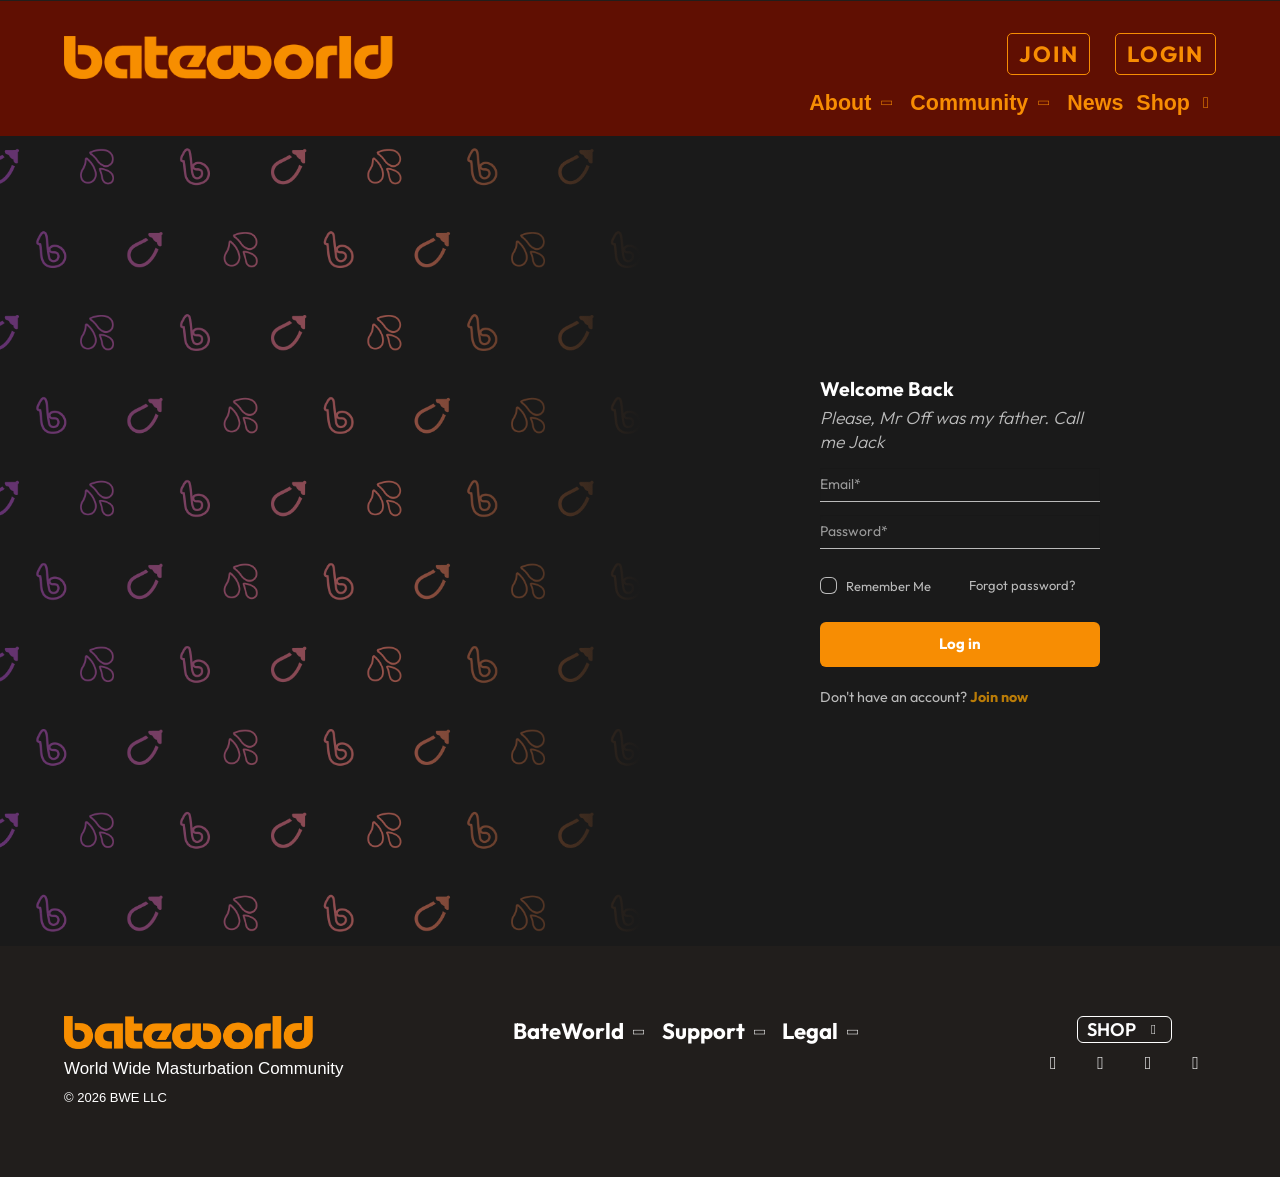
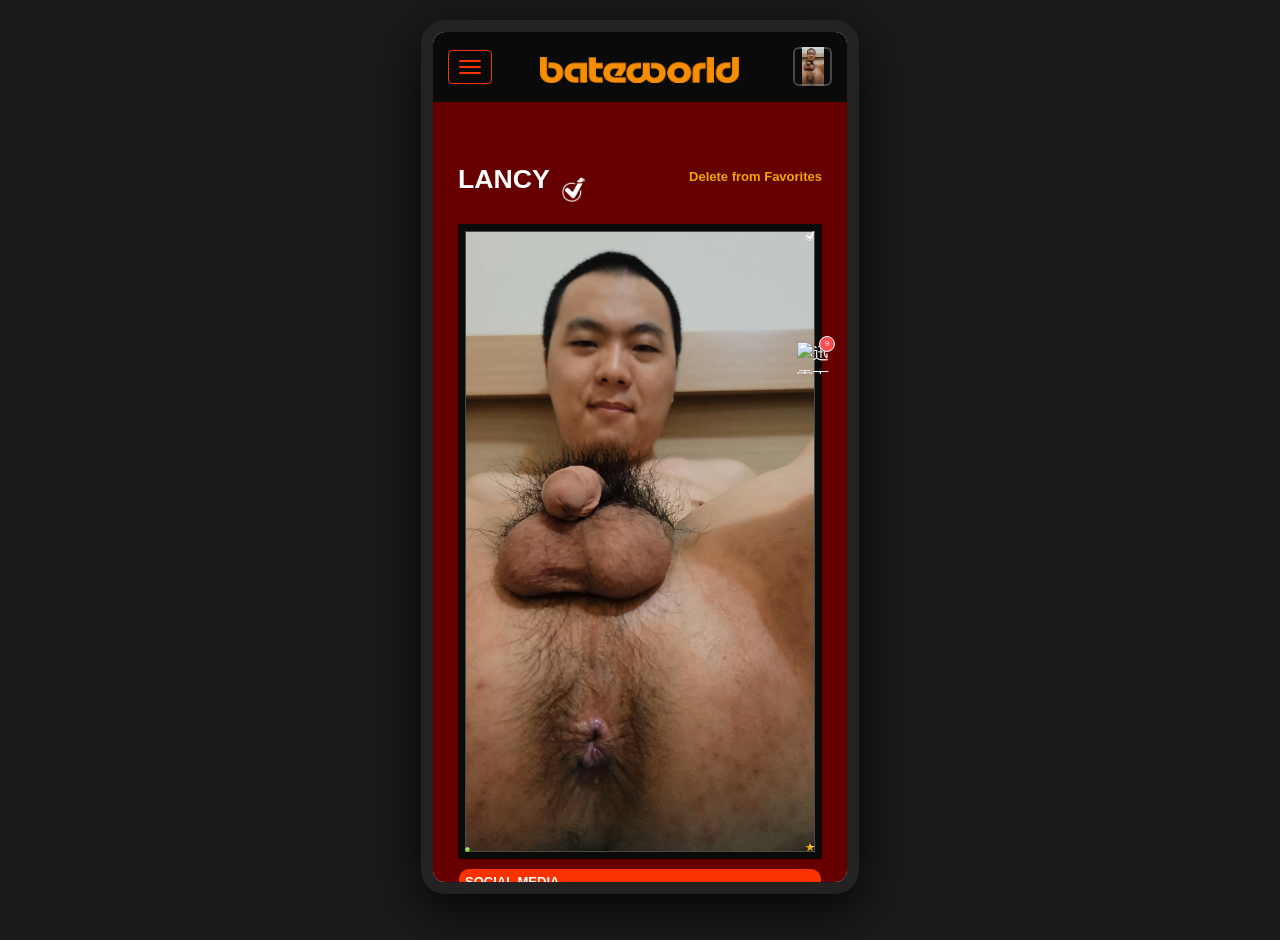
